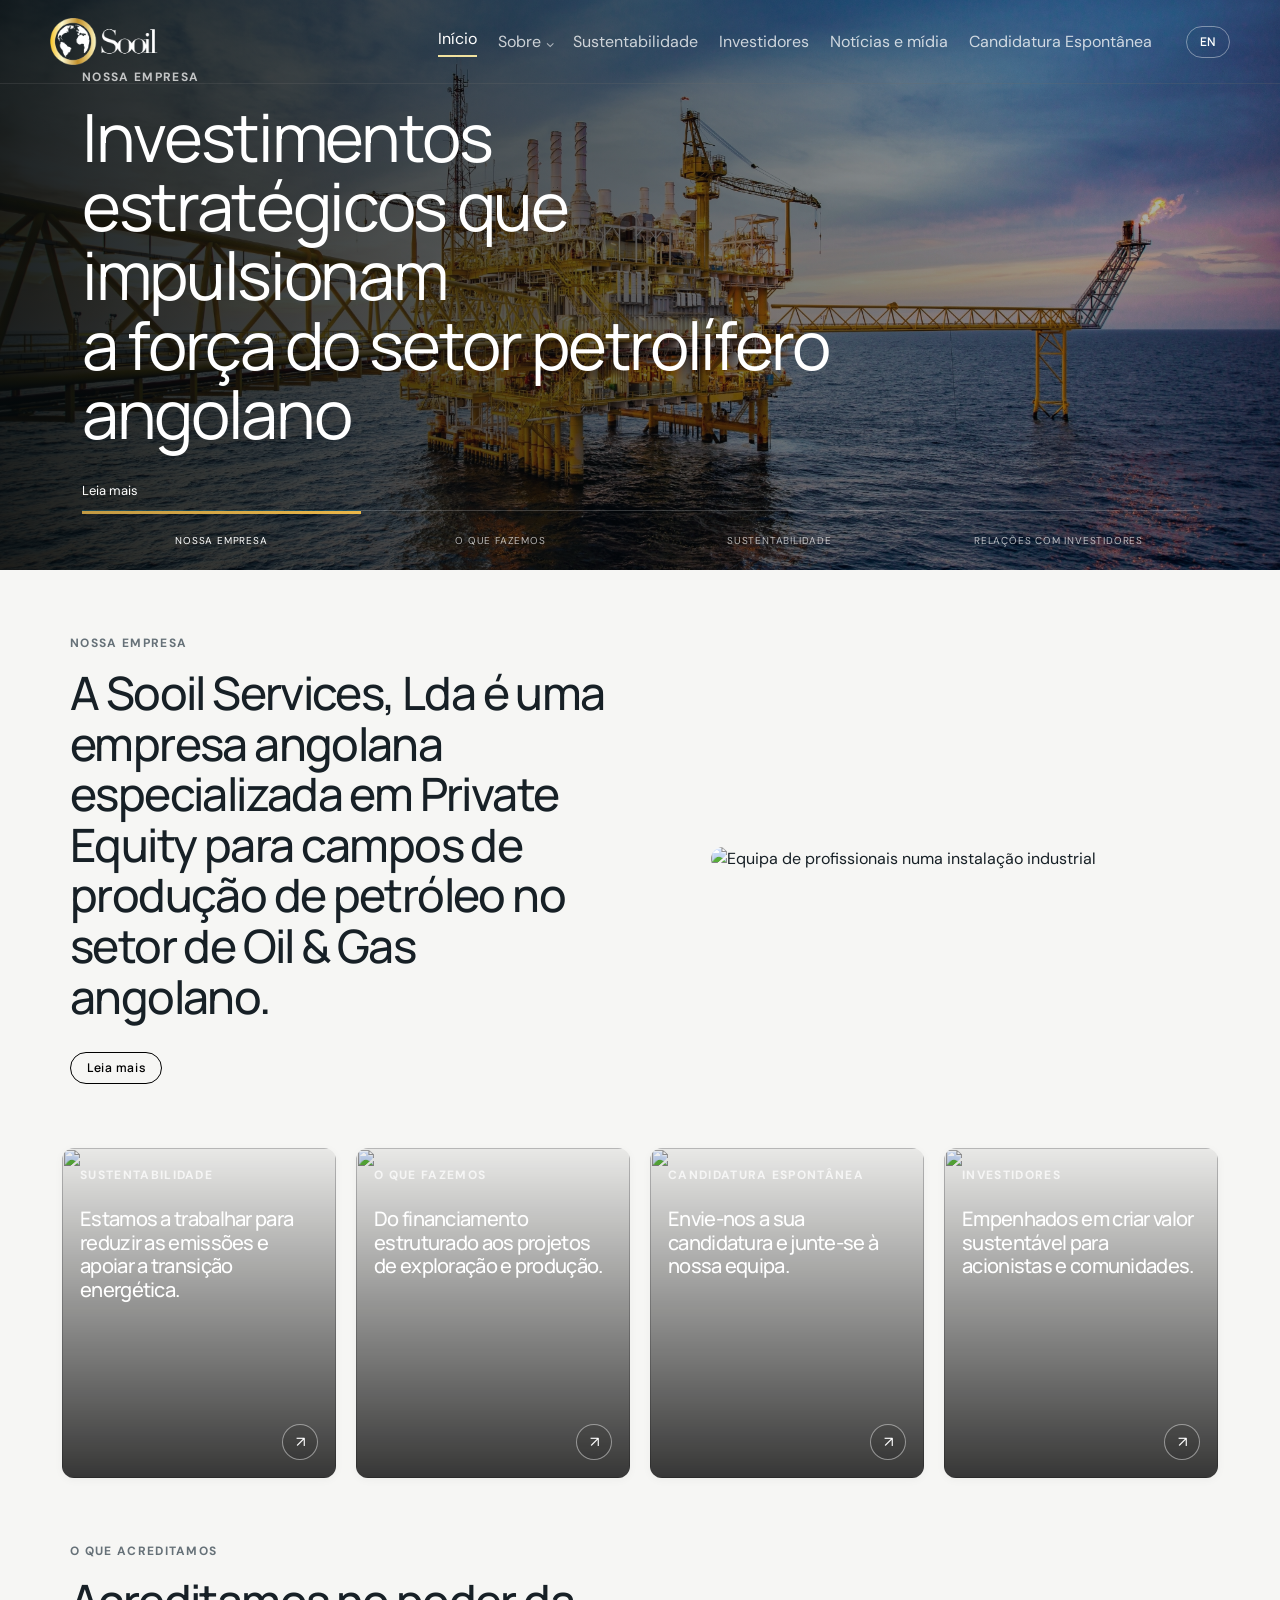
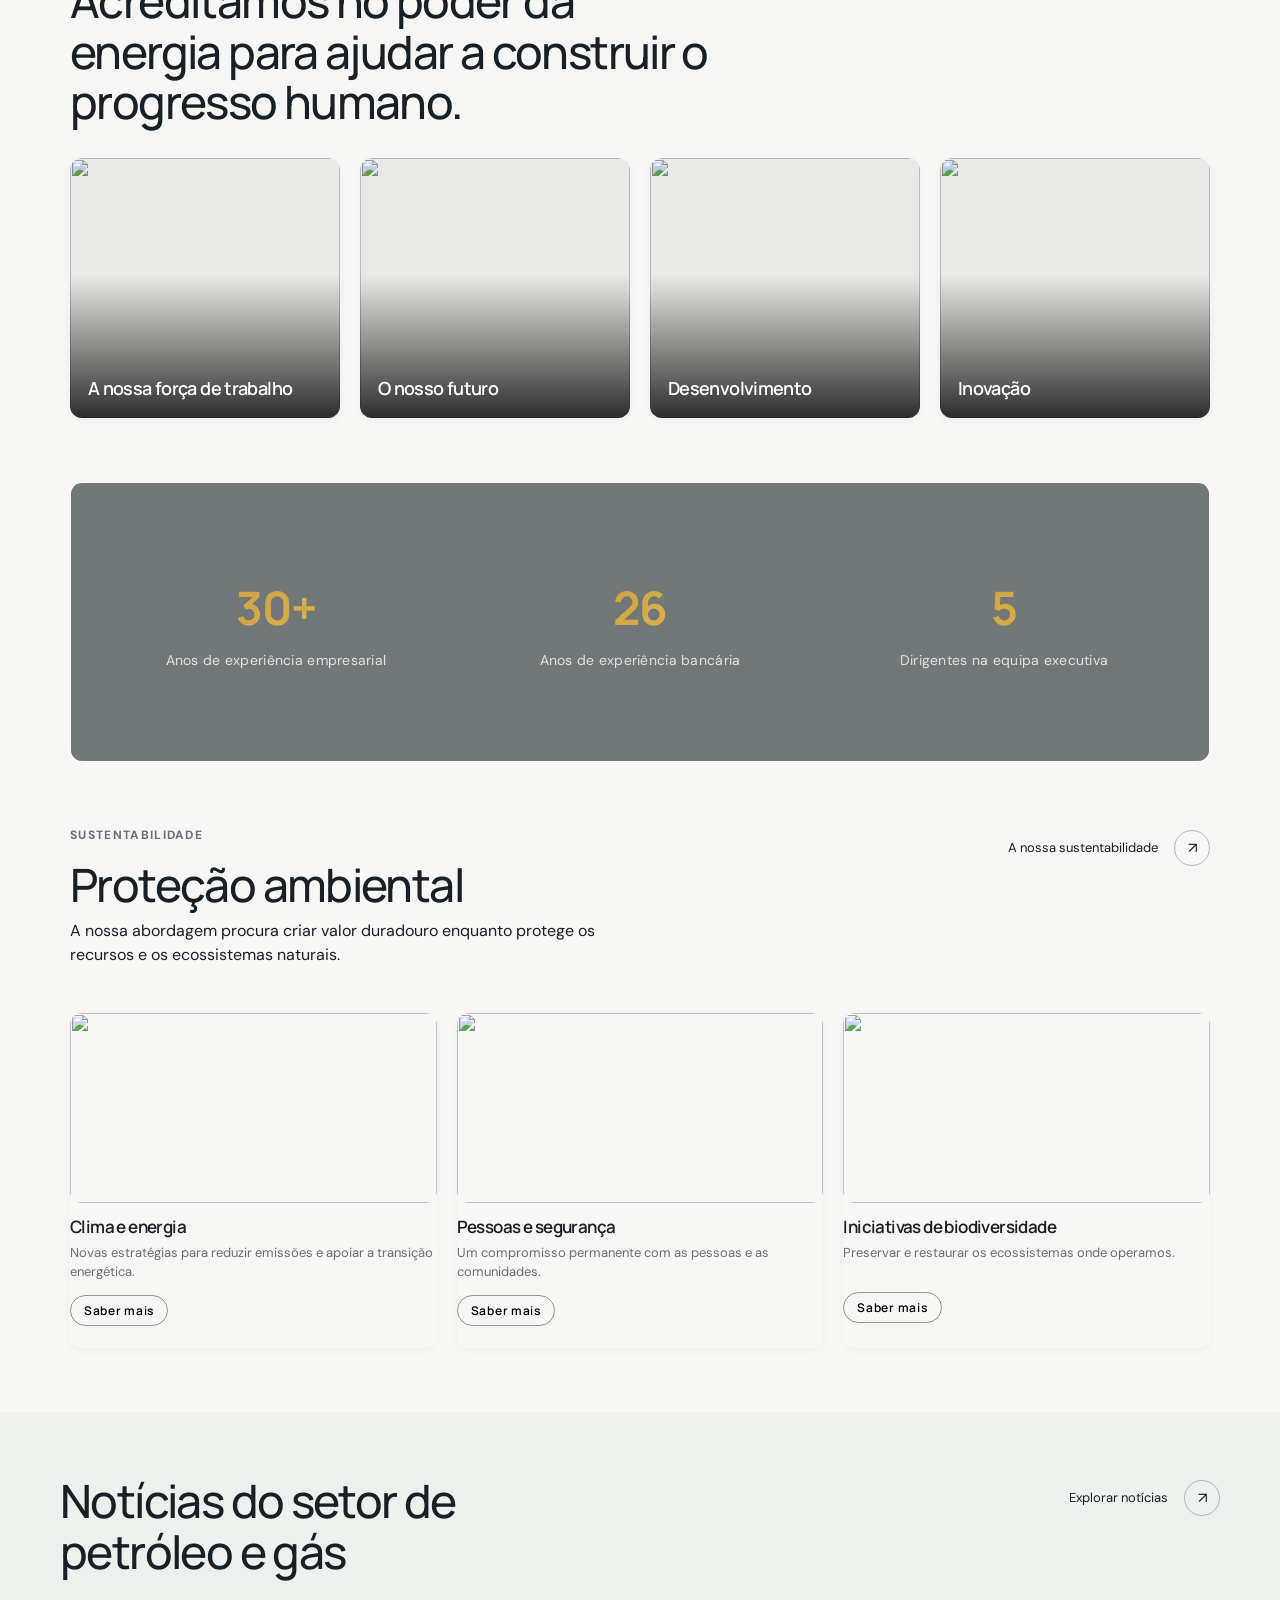
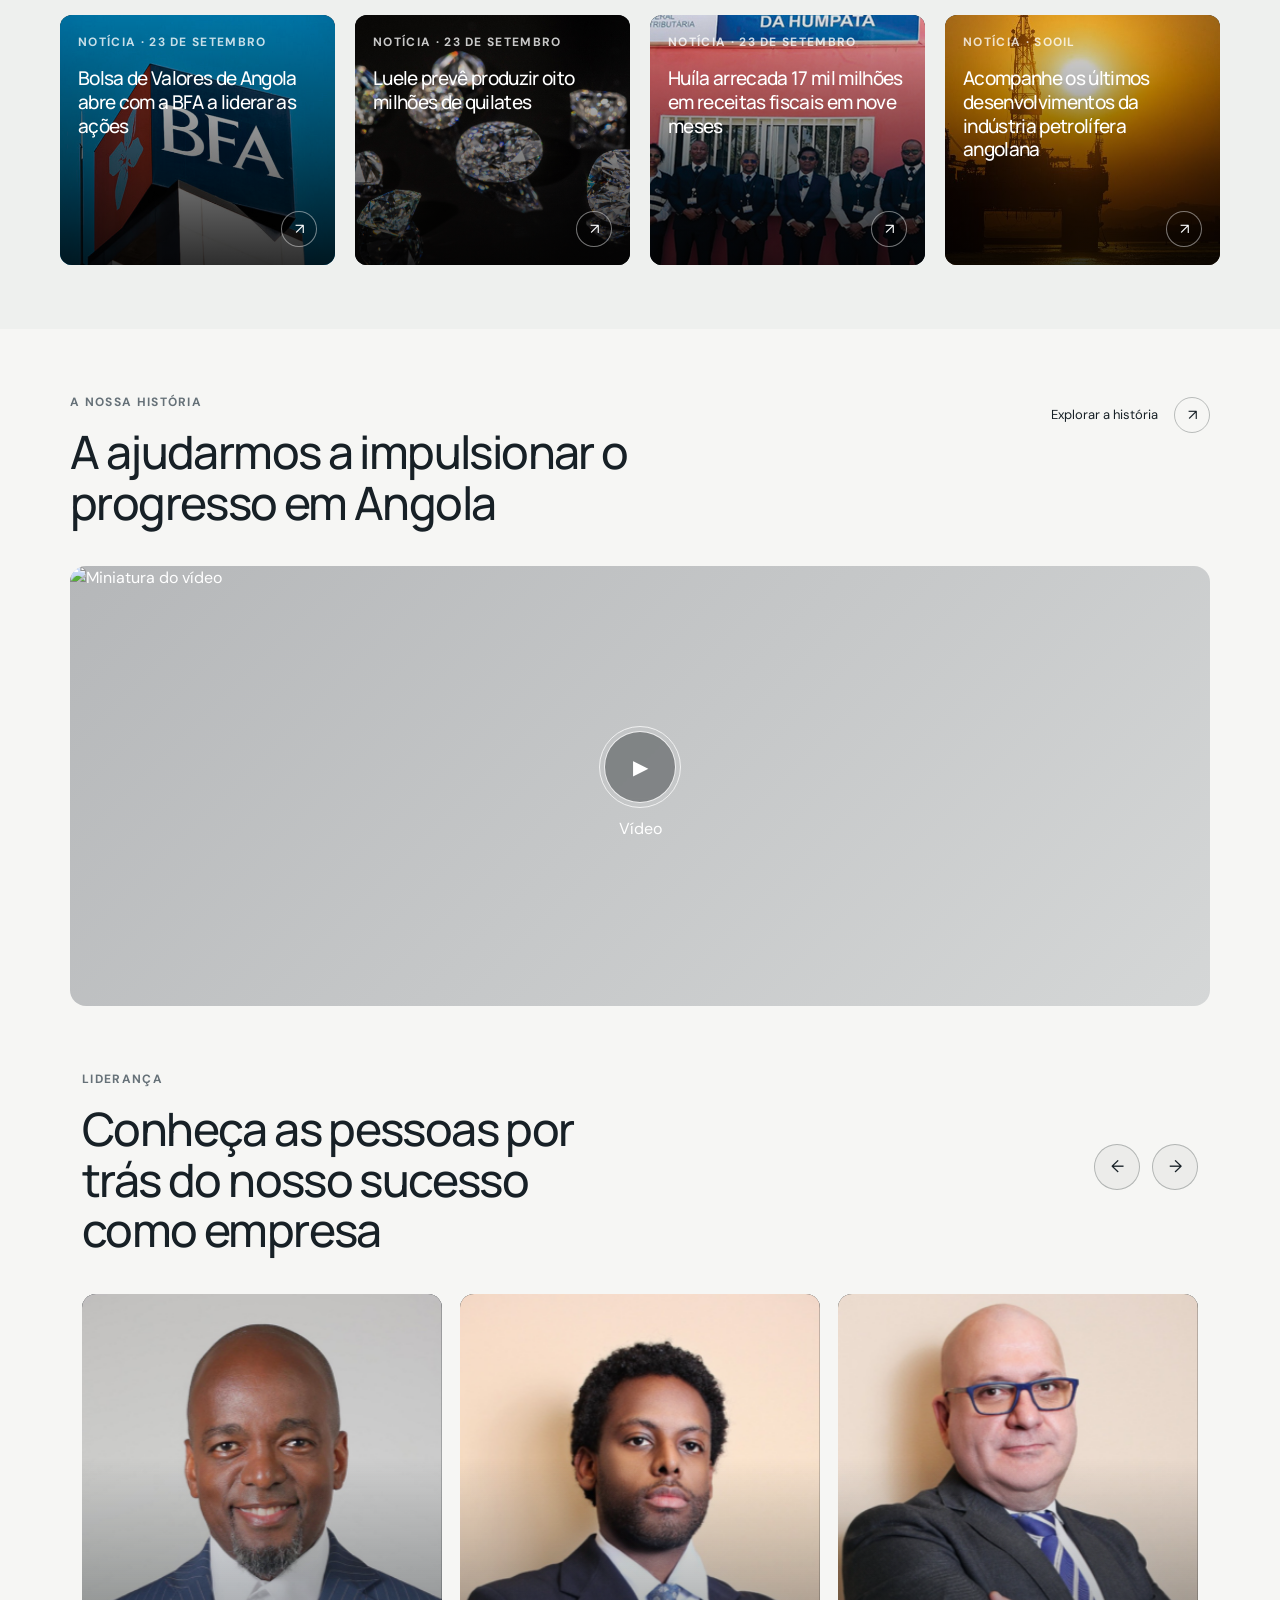
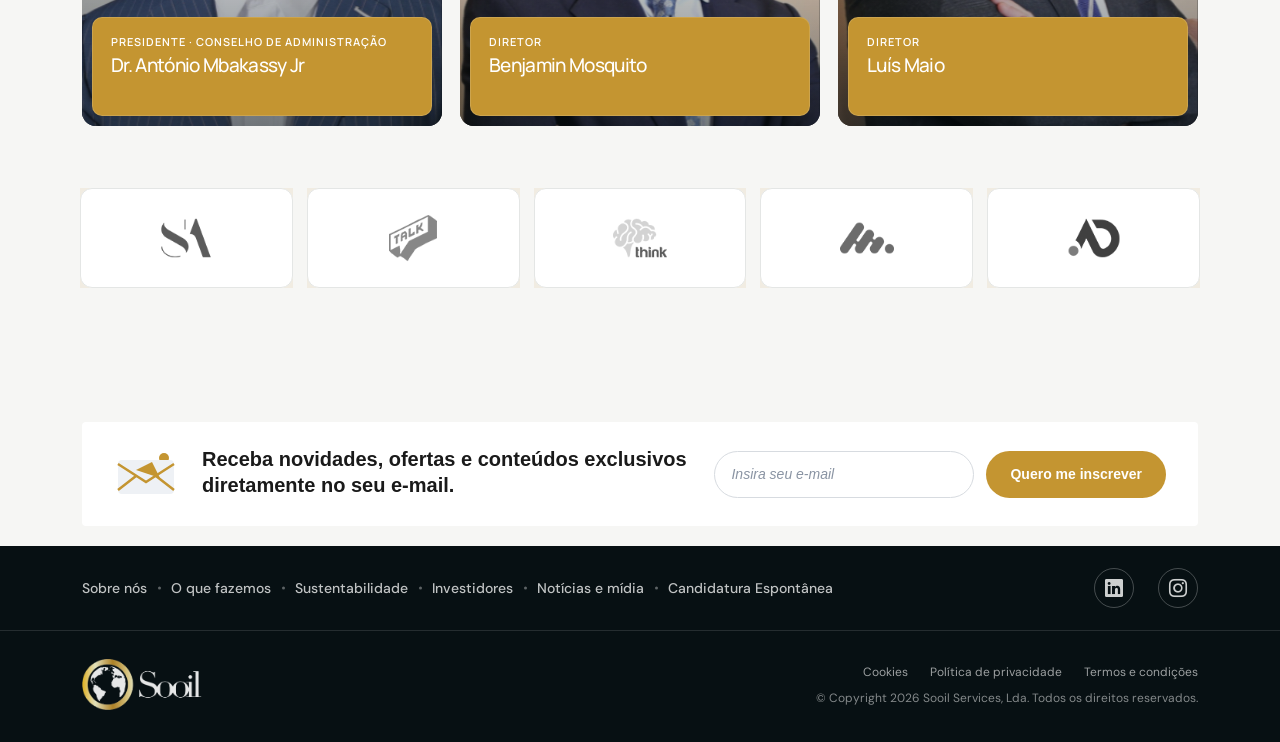
==== index.html @ f669b2b0 "commit" ====
<!doctype html>
<html lang="pt">
  <head>
    <meta charset="UTF-8" />
    <meta name="viewport" content="width=device-width, initial-scale=1.0" />
    <meta
      name="description"
      content="Sooil Services is an Angolan company specialized in Private Equity for producing oil fields in the Angolan Oil & Gas sector."
    />
    <title>Sooil Services — Private Equity in Angola's Oil & Gas</title>

    <link rel="preconnect" href="https://fonts.googleapis.com" />
    <link rel="preconnect" href="https://fonts.gstatic.com" crossorigin />
    <link rel="icon" type="image/png" href="assets/img/logo/favicone.png" />
    <link rel="icon" type="image/x-icon" href="assets/img/logo/favicone.png" />

    <link
      href="https://fonts.googleapis.com/css2?family=DM+Sans:wght@400;500;600;700&family=Manrope:wght@400;500;600;700&display=swap"
      rel="stylesheet"
    />

    
    <!-- Bootstrap Icons -->
    <link
      href="https://cdn.jsdelivr.net/npm/bootstrap-icons@1.11.3/font/bootstrap-icons.min.css"
      rel="stylesheet"
    />


    <!-- Bootstrap CSS -->
    <link
      href="https://cdn.jsdelivr.net/npm/bootstrap@5.3.3/dist/css/bootstrap.min.css"
      rel="stylesheet"
    />

    <!-- Swiper CSS -->
    <link
      href="https://cdn.jsdelivr.net/npm/swiper@11/swiper-bundle.min.css"
      rel="stylesheet"
    />

    <link href="https://unpkg.com/aos@2.3.1/dist/aos.css" rel="stylesheet" />

    <link rel="stylesheet" href="assets/css/style.css" />
  </head>
  <body>
    <!-- HEADER -->
    <header class="header" id="top">
      <a class="brand" href="#top"
        ><img src="assets/img/logo/logo.png" width="100" height="20" alt=""
      /></a>

      <nav class="desktop-nav" aria-label="Primary navigation">
        <a class="active" href="index.html">Home</a>
        <div class="nav-item">
          <a href="#0">About</a>
          <div class="dropdown">
            <a href="about.html">About Us</a>
            <a href="history.html">Our history</a>
            <a href="what-we-do.html">What we do</a>
          </div>
</div>
          <a href="sustainability.html">Sustainability</a>
          <a href="investors.html">Investors</a>
          <a href="news.html">News &amp; Media</a>
          <a href="careers.html">Candidatura Espontânea</a>
      </nav>

      <div class="header-actions">
        <button
          class="lang-btn"
          id="langBtn"
          aria-label="Translate to Portuguese"
        >
          EN
        </button>
        <button
          class="menu-btn"
          id="menuBtn"
          aria-label="Open menu"
          aria-expanded="false"
        >
          <span></span>
          <span></span>
          <span></span>
        </button>
      </div>

      <nav class="mobile-nav" id="mobileNav">
        <a class="active" href="index.html">Home</a>
        <a href="about.html">About Us</a>
        <a href="history.html">Our history</a>
        <a href="sustainability.html">Sustainability</a>
        <a href="investors.html">Investors</a>
        <a href="news.html">News &amp; Media</a>
        <a href="careers.html">Candidatura Espontânea</a>
      </nav>
    </header>

    <main>
      <!-- HERO -->
      <section class="hero">
        <img
          class="hero-bg active"
          data-slide="0"
          src="assets/img/images/slide/slide01.jpg"
          alt="Professional working at an industrial facility"
        />
        <img
          class="hero-bg"
          data-slide="1"
          src="assets/img/images/slide/slide02.jpg"
          alt="Operations and business"
        />
        <img
          class="hero-bg"
          data-slide="2"
          src="assets/img/images/slide/slide03.jpg"
          alt="Sustainability"
        />
        <img
          class="hero-bg"
          data-slide="3"
          src="assets/img/images/slide/slide04.jpg"
          alt="Investor relations"
        />

        <div class="hero-overlay"></div>

        <div class="hero-content container">
          <p class="eyebrow light" id="heroEyebrow">Our company</p>
          <h1 id="heroTitle">
            Strategic investments driving<br />
            the strength of Angola's oil sector
          </h1>
          <a class="circle-link light" href="about.html" id="heroLink">
              <span>Learn more</span>
          </a>
        </div>

        <div class="hero-tabs container">
          <a
            class="active"
            href="about.html"
            data-slide="0"
            data-eyebrow="Our company"
            data-title="Strategic investments driving<br>the strength of Angola's oil sector"
            data-href="about.html"
          >
            Our Company
            <span class="tab-progress"></span>
          </a>

          <a
            href="what-we-do.html"
            data-slide="1"
            data-eyebrow="What we do"
            data-title="The way we<br>create value at every<br>stage of the production chain"
            data-href="what-we-do.html"
          >
            What We Do
          </a>

          <a
            href="sustainability.html"
            data-slide="2"
            data-eyebrow="Sustainability"
            data-title="Committed to a more<br>sustainable future<br>for everyone"
            data-href="sustainability.html"
          >
            Sustainability
          </a>

          <a
            href="investors.html"
            data-slide="3"
            data-eyebrow="Investors"
            data-title="Clear information for<br>those investing in<br>our future"
            data-href="investors.html"
          >
            Investor Relations
          </a>
        </div>
      </section>

      <!-- INTRO -->
      <section class="intro section container" id="sobre">
        <div class="intro-copy" data-aos="fade-right" data-aos-delay="100">
          <p class="eyebrow">Our company</p>
          <h2>
            Sooil Services, Lda is an Angolan company specialized in Private
            Equity for producing oil fields in the Angolan Oil &amp; Gas sector.
          </h2>       
          <div class="header-actions text-link">
            <button
              class="lang-btn-dark"
              id="langBtn"
              aria-label="Translate to Portuguese"
            >
              Learn more
            </button>
          </div>
        </div>

        <div class=" roundeder" data-aos="fade-left" data-aos-delay="200">
          <img
            src="https://images.unsplash.com/photo-1504917595217-d4dc5ebe6122?auto=format&fit=crop&w=1100&q=85"
            alt="Team of professionals at an industrial facility"
          />
        </div>
      </section>

      <!-- BENTO FEATURE CARDS -->
      <section class="container bento-grid feature-grid" id="negocios">
        <article class="bento-card image-card tall" data-aos="fade-up">
          <img
            src="https://images.unsplash.com/photo-1469474968028-56623f02e42e?auto=format&fit=crop&w=800&q=80"
            alt=""
          />
          <div class="card-overlay"></div>
          <div class="card-content">
            <p class="eyebrow light">Sustainability</p>
            <h3>
              We are working to reduce emissions and support the energy
              transition.
            </h3>
            <button class="icon-round">↗</button>
          </div>
        </article>

        <article class="bento-card image-card" data-aos="fade-up">
          <img
            src="https://images.unsplash.com/photo-1516939884455-1445c8652f83?auto=format&fit=crop&w=800&q=80"
            alt=""
          />
          <div class="card-overlay"></div>
          <div class="card-content">
            <p class="eyebrow light">What We Do</p>
            <h3>
              From structured financing to exploration and production projects.
            </h3>
            <button class="icon-round">↗</button>
          </div>
        </article>

        <article class="bento-card image-card" data-aos="fade-up">
          <img
            src="https://images.unsplash.com/photo-1581091226825-a6a2a5aee158?auto=format&fit=crop&w=800&q=80"
            alt=""
          />
          <div class="card-overlay"></div>
          <div class="card-content">
            <p class="eyebrow light">Candidatura Espontânea</p>
            <h3>
              Envie-nos a sua candidatura e junte-se à nossa equipa.
            </h3>
            <button class="icon-round">↗</button>
          </div>
        </article>

        <article class="bento-card image-card" data-aos="fade-up">
          <img
            src="https://images.unsplash.com/photo-1551836022-d5d88e9218df?auto=format&fit=crop&w=800&q=80"
            alt=""
          />
          <div class="card-overlay"></div>
          <div class="card-content">
            <p class="eyebrow light">Investors</p>
            <h3>
              Committed to sustainable value for shareholders and communities.
            </h3>
            <button class="icon-round">↗</button>
          </div>
        </article>
      </section>

      <!-- CONTENT CARDS -->
      <section class="section container">
        <div class="section-heading" data-aos="fade-up">
          <div>
            <p class="eyebrow">What we believe</p>
            <h2>
              We believe in the power of energy to help build human progress.
            </h2>
          </div>
        </div>

        <div class="media-grid four">
          <article class="media-card media-card--overlay" data-aos="fade-up">
            <img
              src="https://images.unsplash.com/photo-1503387762-592deb58ef4e?auto=format&fit=crop&w=700&q=80"
              alt=""
            />
            <div class="media-card__body">
              <h4>Our workforce</h4>
              <a href="#" data-bs-toggle="modal" data-bs-target="#cardModal"
                >Learn more</a
              >
            </div>
            <div class="media-detail">
              <p class="eyebrow light">Our workforce</p>
              <h3>Investing in the people behind every project</h3>
              <p>
                Our team combines engineering, finance and management expertise
                to deliver results across the energy value chain.
              </p>
              <p>
                We invest in training and career development so that talent
                grows together with the company.
              </p>
            </div>
          </article>
          <article class="media-card media-card--overlay" data-aos="fade-up">
            <img
              src="https://images.unsplash.com/photo-1500534623283-312aade485b7?auto=format&fit=crop&w=700&q=80"
              alt=""
            />
            <div class="media-card__body">
              <h4>Our future</h4>
              <a href="#" data-bs-toggle="modal" data-bs-target="#cardModal"
                >Learn more</a
              >
            </div>
            <div class="media-detail">
              <p class="eyebrow light">Our future</p>
              <h3>Building the next chapter of energy in Angola</h3>
              <p>
                We back projects that will shape the country's energy
                landscape, from new technologies to expanding access.
              </p>
              <p>
                Our long-term view pairs patient capital with partners who
                share the same commitment to sustainable growth.
              </p>
            </div>
          </article>
          <article class="media-card media-card--overlay" data-aos="fade-up">
            <img
              src="https://images.unsplash.com/photo-1473448912268-2022ce9509d8?auto=format&fit=crop&w=700&q=80"
              alt=""
            />
            <div class="media-card__body">
              <h4>Development</h4>
              <a href="#" data-bs-toggle="modal" data-bs-target="#cardModal"
                >Learn more</a
              >
            </div>
            <div class="media-detail">
              <p class="eyebrow light">Development</p>
              <h3>Capital that follows the asset's life cycle</h3>
              <p>
                From appraisal to production, we structure financing that
                matches each phase of the project's risk and cash flow.
              </p>
              <p>
                Our discipline on milestones protects value while keeping
                capital available exactly when it is needed.
              </p>
            </div>
          </article>
          <article class="media-card media-card--overlay" data-aos="fade-up">
            <img
              src="https://images.unsplash.com/photo-1497366754035-f200968a6e72?auto=format&fit=crop&w=700&q=80"
              alt=""
            />
            <div class="media-card__body">
              <h4>Innovation</h4>
              <a href="#" data-bs-toggle="modal" data-bs-target="#cardModal"
                >Learn more</a
              >
            </div>
            <div class="media-detail">
              <p class="eyebrow light">Innovation</p>
              <h3>New solutions for the projects of tomorrow</h3>
              <p>
                We combine project finance discipline with the flexibility of
                private equity to open paths that standard tools cannot reach.
              </p>
              <p>
                Innovation in structuring allows us to turn ambitious energy
                projects into bankable realities.
              </p>
            </div>
          </article>
        </div>
      </section>

      <!-- STATS -->
      <section class="container stats-section stats-section--image">
        <div class="container">
          <div class="stats-grid">
            <div class="stat-card" data-aos="fade-up">
              <strong>30+</strong><span>Years of business experience</span>
            </div>
            <div class="stat-card" data-aos="fade-up">
              <strong>26</strong><span>Years of banking experience</span>
            </div>
            <div class="stat-card" data-aos="fade-up">
              <strong>5</strong><span>Executive directors</span>
            </div>
          </div>
        </div>
      </section>

      <!-- SUSTAINABILITY -->
      <section class="section container" id="sustentabilidade">
        <div class="split-heading" data-aos="fade-up">
          <div class="section-heading">
            <p class="eyebrow">Sustainability</p>
            <h2>Environmental protection</h2>
            <p class="description">
              Our approach seeks to create lasting value while protecting
              natural resources and ecosystems.
            </p>
          </div>
          <a class="circle-link" href="#"
            ><span>Our sustainability</span><b>↗</b></a
          >
        </div>

        <div class="media-grid three">
          <article class="media-card" data-aos="fade-up">
            <img
              src="https://images.unsplash.com/photo-1448375240586-882707db888b?auto=format&fit=crop&w=900&q=80"
              alt=""
            />
            <h4>Climate and energy</h4>
            <p>
              New strategies to reduce emissions and support the energy
              transition.
            </p>
            <a class="lang-btn-dark" href="sustainability.html?pillar=climate"
              >See more </a
            >
          </article>
          <article class="media-card" data-aos="fade-up">
            <img
              src="https://images.unsplash.com/photo-1582719478250-c89cae4dc85b?auto=format&fit=crop&w=900&q=80"
              alt=""
            />
            <h4>People and safety</h4>
            <p>An ongoing commitment to our people and our communities.</p>
            <a class="lang-btn-dark" href="sustainability.html?pillar=people"
              >See more </a
            >
          </article>
          <article class="media-card" data-aos="fade-up">
            <img
              src="https://images.unsplash.com/photo-1511497584788-876760111969?auto=format&fit=crop&w=900&q=80"
              alt=""
            />
            <h4>Biodiversity initiatives</h4>
            <p>Preserving and restoring ecosystems where we operate.</p>
            <a class="lang-btn-dark" href="sustainability.html?pillar=biodiversity"
              >See more </a
            >
          </article>
        </div>
      </section>

      <!-- NEWS -->
      <section class="news-section" id="noticias">
        <div class="container">
          <div class="split-heading section-heading" data-aos="fade-up">
            <div><h2>News from the oil &amp; gas sector</h2></div>
            <a class="circle-link" href="news.html"
              ><span>Explore news</span><b>↗</b></a
            >
          </div>

          <div class="news-grid">
            <article class="news-card" data-aos="fade-up">
              <img
                class="news-cover"
                src="assets/img/images/gallery/full/bfa.png"
                alt="Angola Stock Exchange opens with BFA leading the way"
              />
              <p class="eyebrow">News · 23 September</p>
              <h3>Angola Stock Exchange opens with BFA leading the way</h3>
              <a
                class="icon-round"
                href="news-details.html?id=bfa-stock-exchange"
                aria-label="Read article"
                >↗</a
              >
            </article>
            <article class="news-card" data-aos="fade-up">
              <img
                class="news-cover"
                src="assets/img/images/gallery/full/diamante.png"
                alt="Luele expects to produce eight million carats"
              />
              <p class="eyebrow">News · 23 September</p>
              <h3>Luele expects to produce eight million carats</h3>
              <a
                class="icon-round"
                href="news-details.html?id=luele-eight-million-carats"
                aria-label="Read article"
                >↗</a
              >
            </article>
            <article class="news-card" data-aos="fade-up">
              <img
                class="news-cover"
                src="assets/img/images/gallery/full/huila.png"
                alt="Huíla collects 17 billion in tax revenue in nine months"
              />
              <p class="eyebrow">News · 23 September</p>
              <h3>Huíla collects 17 billion in tax revenue in nine months</h3>
              <a
                class="icon-round"
                href="news-details.html?id=huila-tax-revenue"
                aria-label="Read article"
                >↗</a
              >
            </article>
            <article class="news-card" data-aos="fade-up">
              <img
                class="news-cover"
                src="assets/img/images/gallery/full/01.jpg"
                alt="News from the oil and gas sector"
              />
              <p class="eyebrow">News · Sooil</p>
              <h3>Follow the latest developments in Angola's oil industry</h3>
                            <a
                class="icon-round"
                href="news.html?"
                aria-label="Read article"
                >↗</a
              >

            </article>
          </div>
        </div>
      </section>

      <!-- VIDEO -->
      <section class="section container" id="carreiras">
        <div class="split-heading section-heading" data-aos="fade-up">
          <div>
            <p class="eyebrow">Our story</p>
            <h2>Helping drive progress across Angola</h2>
          </div>
          <a class="circle-link" href="#"
            ><span>Explore the story</span><b>↗</b></a
          >
        </div>

        <div class="video-box" id="videoBox" data-video="D-isLcJybbY" data-aos="fade-up">
          <div class="video-cover">
            <img
              class="video-thumb ready"
              src="https://img.youtube.com/vi/D-isLcJybbY/maxresdefault.jpg"
              alt="Video thumbnail"
            / data-aos="fade-in">
            <button class="play-button" aria-label="Play video">▶</button>
            <span>Video</span>
          </div>
        </div>

        <div class="video-modal" id="videoModal" aria-hidden="true">
          <button
            class="video-modal-close"
            id="videoClose"
            aria-label="Close video"
          >
            ✕
          </button>
          <div class="video-modal-frame">
            <iframe
              class="video-frame"
              data-src="https://www.youtube-nocookie.com/embed/D-isLcJybbY?rel=0"
              title="YouTube video player"
              allow="
                accelerometer;
                autoplay;
                clipboard-write;
                encrypted-media;
                gyroscope;
                picture-in-picture;
                web-share;
              "
              allowfullscreen
            ></iframe>
          </div>
        </div>
      </section>

      <!-- TEAM -->
      <section class="container team-section">
        <div class="split-heading team-head section-heading" data-aos="fade-up">
          <div>
            <p class="eyebrow">Leadership</p>
            <h2>Conheça as pessoas por trás do nosso sucesso como empresa</h2>
          </div>
          <div class="team-controls">
            <button class="swiper-btn team-prev" type="button" aria-label="Previous">
              ←
            </button>
            <button class="swiper-btn team-next" type="button" aria-label="Next">→</button>
          </div>
        </div>

        <div class="team-stage">
          <div class="swiper team-swiper">
            <div class="swiper-wrapper">
              <div class="swiper-slide">
                <div class="team-card" data-aos="fade-up">
                  <img
                    class="team-photo"
                    src="assets/img/images/team/11.png"
                    alt="Dr. António Mbakassy Jr"
                  / data-aos="fade-in">
                  <div class="team-block-wrap">
                    <div class="team-block">
                      <span class="team-role">Chairman · Board of Directors</span>
                      <h3 class="team-name">Dr. António Mbakassy Jr</h3>
                      <button class="team-more" type="button" data-bs-toggle="modal" data-bs-target="#teamModal">
                        Saber mais
                      </button>
                    </div>
                  </div>
                  <div class="team-detail">
                    <button class="team-close" aria-label="Close">✕</button>
                    <p class="eyebrow light">Chairman · Board of Directors</p>
                    <h3>Dr. António Mbakassy Jr</h3>
                    <p>
                      Dr. António Mbakassy Jr. began his business career more
                      than 30 years ago as a commodities trader, working with
                      sugar, rice, and frozen meats.
                    </p>
                    <p>
                      After spending over 15 years in Canada and the United
                      States, he graduated in Business Management from New York
                      University (NYU) in 1991. For the past 15 years he has
                      dedicated his career to banking and private equity,
                      serving at board level with Banco Caixa Angola and Capital
                      Group (Geneva), with extensive expertise in structured
                      financing, project finance, and debt raising.
                    </p>
                    <p>
                      Geographic experience: Africa — Angola, Democratic
                      Republic of Congo, Uganda, Kenya; Europe — Portugal,
                      Switzerland; Americas — United States, Canada, Brazil,
                      Ecuador, Colombia.
                    </p>
                    <p>
                      His career has positioned him as a global executive with
                      deep expertise in emerging markets, infrastructure,
                      energy, and natural resources.
                    </p>
                    <div class="team-socials">
                      <a
                        href="https://web.facebook.com/sooilservices12"
                        target="_blank"
                        rel="noopener"
                        aria-label="Facebook"
                        >f</a
                      >
                      <a
                        href="https://web.facebook.com/sooilservices12"
                        target="_blank"
                        rel="noopener"
                        aria-label="LinkedIn"
                        >in</a
                      >
                      <a
                        href="https://www.instagram.com/sooil_services/"
                        target="_blank"
                        rel="noopener"
                        aria-label="Instagram"
                        >ig</a
                      >
                    </div>
                  </div>
                </div>
              </div>

              <div class="swiper-slide">
                <div class="team-card" data-aos="fade-up">
                  <img
                    class="team-photo"
                    src="assets/img/images/team/421.png"
                    alt="Benjamin Mosquito"
                  / data-aos="fade-in">
                  <div class="team-block-wrap">
                    <div class="team-block">
                      <span class="team-role">Director</span>
                      <h3 class="team-name">Benjamin Mosquito</h3>
                      <button class="team-more" type="button" data-bs-toggle="modal" data-bs-target="#teamModal">
                        Saber mais
                      </button>
                    </div>
                  </div>
                  <div class="team-detail">
                    <button class="team-close" aria-label="Close">✕</button>
                    <p class="eyebrow light">Director</p>
                    <h3>Benjamin Mosquito</h3>
                    <p>
                      Dr. Benjamin Mosquito holds a Bachelor's degree in Global
                      Hospitality Management from Les Roches, a Swiss
                      institution ranked as the 2nd best in the world by QS
                      World University Rankings, completing international
                      internships in Europe and the United States.
                    </p>
                    <p>
                      With a strong background in corporate strategy, investment
                      analysis, and business development, he has supported
                      projects across Oil &amp; Gas, Agribusiness, Mining,
                      Aviation, and Infrastructure, evaluating high-value
                      acquisitions, structuring strategic partnerships, and
                      conducting due diligence.
                    </p>
                    <p>
                      Since his return to Angola in 2024, he has been a Board
                      Member of Broo Investimentos e Gestão de Ativos, Sooil
                      Services, and GOPM.
                    </p>
                    <div class="team-socials">
                      <a
                        href="https://web.facebook.com/sooilservices12"
                        target="_blank"
                        rel="noopener"
                        aria-label="Facebook"
                        >f</a
                      >
                      <a
                        href="https://web.facebook.com/sooilservices12"
                        target="_blank"
                        rel="noopener"
                        aria-label="LinkedIn"
                        >in</a
                      >
                      <a
                        href="https://www.instagram.com/sooil_services/"
                        target="_blank"
                        rel="noopener"
                        aria-label="Instagram"
                        >ig</a
                      >
                    </div>
                  </div>
                </div>
              </div>

              <div class="swiper-slide">
                <div class="team-card" data-aos="fade-up">
                  <img
                    class="team-photo"
                    src="assets/img/images/team/021.png"
                    alt="Luís Maio"
                  / data-aos="fade-in">
                  <div class="team-block-wrap">
                    <div class="team-block">
                      <span class="team-role">Director</span>
                      <h3 class="team-name">Luís Maio</h3>
                      <button class="team-more" type="button" data-bs-toggle="modal" data-bs-target="#teamModal">
                        Saber mais
                      </button>
                    </div>
                  </div>
                  <div class="team-detail">
                    <button class="team-close" aria-label="Close">✕</button>
                    <p class="eyebrow light">Director</p>
                    <h3>Luís Maio</h3>
                    <p>
                      Luís Filipe Maio is a senior executive with 26 years of
                      experience in the banking sector, distinguished by
                      strategic management, organizational transformation, and
                      leadership of complex operations.
                    </p>
                    <p>
                      He began his career in Portugal, held management roles at
                      Banco Comercial do Huambo as Commercial Director and at
                      Standard Bank Angola, and in 2023 joined Caixa Angola as
                      Deputy Director of Corporate Banking (until April 2025).
                    </p>
                    <p>
                      Currently he serves as Director of Operations at GAM
                      (since June 2025) and Director of Corporate Strategy at
                      BROO (since July 2025). Fluent in Portuguese, English,
                      Spanish, French, and Italian.
                    </p>
                    <div class="team-socials">
                      <a
                        href="https://web.facebook.com/sooilservices12"
                        target="_blank"
                        rel="noopener"
                        aria-label="Facebook"
                        >f</a
                      >
                      <a
                        href="https://web.facebook.com/sooilservices12"
                        target="_blank"
                        rel="noopener"
                        aria-label="LinkedIn"
                        >in</a
                      >
                      <a
                        href="https://www.instagram.com/sooil_services/"
                        target="_blank"
                        rel="noopener"
                        aria-label="Instagram"
                        >ig</a
                      >
                    </div>
                  </div>
                </div>
              </div>

              <div class="swiper-slide">
                <div class="team-card" data-aos="fade-up">
                  <img
                    class="team-photo"
                    src="assets/img/images/team/m1.png"
                    alt="Taty Victor"
                  / data-aos="fade-in">
                  <div class="team-block-wrap">
                    <div class="team-block">
                      <span class="team-role">Director</span>
                      <h3 class="team-name">Taty Victor</h3>
                      <button class="team-more" type="button" data-bs-toggle="modal" data-bs-target="#teamModal">
                        Saber mais
                      </button>
                    </div>
                  </div>
                  <div class="team-detail">
                    <button class="team-close" aria-label="Close">✕</button>
                    <p class="eyebrow light">Director</p>
                    <h3>Taty Victor</h3>
                    <p>
                      Executive with extensive experience in banking and
                      finance, dedicated to organizational transformation, risk
                      management and the development of innovative corporate
                      banking solutions.
                    </p>
                    <div class="team-socials">
                      <a
                        href="https://web.facebook.com/sooilservices12"
                        target="_blank"
                        rel="noopener"
                        aria-label="Facebook"
                        >f</a
                      >
                      <a
                        href="https://web.facebook.com/sooilservices12"
                        target="_blank"
                        rel="noopener"
                        aria-label="LinkedIn"
                        >in</a
                      >
                      <a
                        href="https://www.instagram.com/sooil_services/"
                        target="_blank"
                        rel="noopener"
                        aria-label="Instagram"
                        >ig</a
                      >
                    </div>
                  </div>
                </div>
              </div>

              <div class="swiper-slide">
                <div class="team-card" data-aos="fade-up">
                  <img
                    class="team-photo"
                    src="assets/img/images/team/222.png"
                    alt="Alba Gonçalves"
                  / data-aos="fade-in">
                  <div class="team-block-wrap">
                    <div class="team-block">
                      <span class="team-role">Director</span>
                      <h3 class="team-name">Alba Gonçalves</h3>
                      <button class="team-more" type="button" data-bs-toggle="modal" data-bs-target="#teamModal">
                        Saber mais
                      </button>
                    </div>
                  </div>
                  <div class="team-detail">
                    <button class="team-close" aria-label="Close">✕</button>
                    <p class="eyebrow light">Director</p>
                    <h3>Alba Gonçalves</h3>
                    <p>
                      Alba Gonçalves, an accountant specialized in
                      Controllership and Finance from Fundação Dom Cabral,
                      brings more than 25 years of experience in strategic
                      positions across Projects, Accounting, Controllership, and
                      Finance, excelling in cost analysis, economic and
                      financial feasibility studies, and project implementation.
                    </p>
                    <p>
                      A graduate of Universidade Católica, she is also a teacher
                      by vocation, having served as a university professor in
                      Brazil and currently teaching in Angola.
                    </p>
                    <p>
                      She plays an active role in the third sector as a
                      volunteer leader at Vinha Angola, and currently serves on
                      the Executive Board of BROO – Investimentos e Gestão de
                      Ativos, a spinoff of Grupo Antônio Mosquito.
                    </p>
                    <div class="team-socials">
                      <a
                        href="https://web.facebook.com/sooilservices12"
                        target="_blank"
                        rel="noopener"
                        aria-label="Facebook"
                        >f</a
                      >
                      <a
                        href="https://web.facebook.com/sooilservices12"
                        target="_blank"
                        rel="noopener"
                        aria-label="LinkedIn"
                        >in</a
                      >
                      <a
                        href="https://www.instagram.com/sooil_services/"
                        target="_blank"
                        rel="noopener"
                        aria-label="Instagram"
                        >ig</a
                      >
                    </div>
                  </div>
                </div>
              </div>
            </div>
          </div>
        </div>
      </section>

      <!-- INVESTOR LOGOS SLIDER -->
      <section class="section container investor-section">
        <div class="swiper investor-swiper">
          <div class="swiper-wrapper">
            <div class="swiper-slide">
              <div class="investor-logo">
                <img src="assets/img/images/partners/01.png" alt="" />
              </div>
            </div>
            <div class="swiper-slide">
              <div class="investor-logo">
                <img src="assets/img/images/partners/02.png" alt="" />
              </div>
            </div>
            <div class="swiper-slide">
              <div class="investor-logo">
                <img src="assets/img/images/partners/03.png" alt="" />
              </div>
            </div>
            <div class="swiper-slide">
              <div class="investor-logo">
                <img src="assets/img/images/partners/04.png" alt="" />
              </div>
            </div>
            <div class="swiper-slide">
              <div class="investor-logo">
                <img src="assets/img/images/partners/05.png" alt="" />
              </div>
            </div>
            <div class="swiper-slide">
              <div class="investor-logo">
                <img src="assets/img/images/partners/06.png" alt="" />
              </div>
            </div>
            <div class="swiper-slide">
              <div class="investor-logo">
                <img src="assets/img/images/partners/07.png" alt="" />
              </div>
            </div>
            <div class="swiper-slide">
              <div class="investor-logo">
                <img src="assets/img/images/partners/08.png" alt="" />
              </div>
            </div>
            <div class="swiper-slide">
              <div class="investor-logo">
                <img src="assets/img/images/partners/09.png" alt="" />
              </div>
            </div>
          </div>
        </div>
      </section>
    </main>

    <section id="newsletter" class="newsletter section" data-aos="fade-up">
      <div class="container">
        <div class="newsletter-card">

          <span class="newsletter-card__icon" aria-hidden="true">
            <svg viewBox="0 0 64 48" fill="none" xmlns="http://www.w3.org/2000/svg">
              <circle cx="50" cy="8" r="5" fill="#c49531"/>
              <path d="M4 14a4 4 0 014-4h48a4 4 0 014 4v26a4 4 0 01-4 4H8a4 4 0 01-4-4V14z" fill="#eef1f5"/>
              <path d="M4 14l28 18 28-18" stroke="#c49531" stroke-width="2.5" fill="none"/>
              <path d="M4 40l18-14M60 40L42 26" stroke="#c49531" stroke-width="2.5"/>
              <path d="M22 20l16-8 8 16-24-8z" fill="#c49531"/>
            </svg>
          </span>

          <div class="newsletter-card__text">
            <p class="newsletter-card__title">
              Receba novidades, ofertas e conteúdos exclusivos diretamente no seu e-mail.
            </p>
          </div>

          <form class="newsletter-card__form">
            <input
              type="email"
              class="newsletter-card__input"
              placeholder="Insira seu e-mail"
              aria-label="Insira seu e-mail"
              required
            />

            <button type="submit" class="newsletter-card__button">
              Quero me inscrever
            </button>
          </form>

        </div>
      </div>
    </section>

   <!-- FOOTER -->
    <footer class="bg-dark">
      <div class="footer" data-script="footer">
        <section class="footer--top">
          <article class="container" aria-label="Social">
            <div class="footer--links">
              <ul class="footer--list">
                <li class="footer--listItem">
                  <a
                    href="about.html"
                    class="footer--link text-small"
                    >About Us</a
                  >
                </li>
                <li class="footer--listItem">
                  <a
                    href="what-we-do.html"
                    class="footer--link text-small"
                    >What We Do</a
                  >
                </li>
                <li class="footer--listItem">
                  <a
                    href="sustainability.html"
                    class="footer--link text-small"
                    >Sustainability</a
                  >
                </li>
                <li class="footer--listItem">
                  <a
                    href="investors.html"
                    class="footer--link text-small"
                    >Investors</a
                  >
                </li>
                <li class="footer--listItem">
                  <a
                    href="news.html"
                    class="footer--link text-small"
                    >News &amp; Media</a
                  >
                </li>
                <li class="footer--listItem">
                  <a
                    href="careers.html"
                    class="footer--link text-small"
                    >Candidatura Espontânea</a
                  >
                </li>
              </ul>
            </div>

            <div class="footer--socialMedia">
              <ul class="no-list-style">
                <li class="footer--socialLink">
                  <a
                    href="#"
                    class="footer--socialIcon"
                    aria-label="LinkedIn"
                    ><i class="bi bi-linkedin"></i></a
                  >
                </li>
                <li class="footer--socialLink">
                  <a
                    href="https://www.instagram.com/sooil_services/"
                    target="_blank"
                    rel="noopener"
                    class="footer--socialIcon"
                    aria-label="Instagram"
                    ><i class="bi bi-instagram"></i></a
                  >
                </li>
              </ul>
            </div>
          </article>
        </section>

        <section class="footer--bottom">
          <article class="container" aria-label="Brands">
            <div class="footer--brands">
              <a
                href="index.html"
                class="footer--brandLink main"
                aria-label="Sooil Services logo"
              >
                <img
                  fetchpriority="low"
                  src="assets/img/logo/logo.png"
                  alt=""
                  class="base-icon"
                  role="presentation"
                />
              </a>
            </div>

            <div class="footer--privacy">
              <div class="footer--policyLinks">
                <p class="text-extra-small footer--policyWrapper">
                  <a href="#" class="footer--policy" data-policy="cookies">Cookies</a>
                </p>
                <p class="text-extra-small footer--policyWrapper">
                  <a href="#" class="footer--policy" data-policy="privacy">Privacy policy</a>
                </p>
                <p class="text-extra-small footer--policyWrapper">
                  <a href="#" class="footer--policy" data-policy="terms">Terms and conditions</a>
                </p>
              </div>
              <p class="footer--copyright text-extra-small">
                &copy; Copyright 2026 Sooil Services, Lda. All Rights Reserved.
              </p>
            </div>
          </article>
        </section>
      </div>
    </footer>

    <!-- POLICY MODAL -->
    <div class="policy-modal" id="policyModal" aria-hidden="true">
      <div class="policy-modal-backdrop" data-policy-close></div>
      <div
        class="policy-modal-dialog"
        role="dialog"
        aria-modal="true"
        aria-labelledby="policyModalTitle"
      >
        <div class="policy-modal-head">
          <h3 id="policyModalTitle">Privacy center</h3>
          <button
            class="policy-modal-close"
            type="button"
            data-policy-close
            aria-label="Close"
          >
            ✕
          </button>
        </div>

        <div class="policy-modal-body">
          <section class="policy-section" id="policy-cookies">
            <h4>Cookies</h4>
            <p>
              In order to improve your experience on our website, we use cookies
              - small files stored on your device. They help us understand how
              the site is used and allow certain features to work correctly. By
              continuing to browse, you agree to their use. You can disable
              cookies at any time in your browser settings.
            </p>
          </section>

          <section class="policy-section" id="policy-privacy">
            <h4>Privacy policy</h4>
            <p>
              Your privacy matters to us. Sooil Services, Lda only collects the
              personal information you choose to share with us, for example when
              you send an email or a message. We use it solely to respond to you
              and to fulfil legal obligations, and we never sell it to third
              parties. You can request access to, correction of, or deletion of
              your data by contacting ama@sooilservices.com.
            </p>
          </section>

          <section class="policy-section" id="policy-terms">
            <h4>Terms and conditions</h4>
            <p>
              The content on this website is for general information only and
              does not constitute investment, financial or legal advice. Sooil
              Services, Lda owns the content and reserves the right to update
              these terms at any time. Using this website implies acceptance of
              these terms.
            </p>
          </section>
        </div>
      </div>
    </div>

    <button class="back-top" id="backTop" aria-label="Back to top">↑</button>

    <!-- TEAM MODAL (Bootstrap) -->
    <div
      class="modal fade team-modal"
      id="teamModal"
      tabindex="-1"
      role="dialog"
      aria-modal="true"
      aria-label="Equipa"
    >
      <div class="modal-dialog modal-dialog-centered team-modal-dialog">
        <div class="modal-content team-modal-content">
          <button
            type="button"
            class="btn-close team-expanded-close"
            data-bs-dismiss="modal"
            aria-label="Fechar"
          ></button>
          <figure class="team-expanded-photo-wrap">
            <img class="team-expanded-photo" alt="" />
          </figure>
          <div class="team-expanded-body"></div>
        </div>
      </div>
    </div>

    <!-- CARD MODAL (Bootstrap) -->
    <div
      class="modal fade team-modal"
      id="cardModal"
      tabindex="-1"
      role="dialog"
      aria-modal="true"
      aria-label="Detalhes"
    >
      <div class="modal-dialog modal-dialog-centered team-modal-dialog">
        <div class="modal-content team-modal-content">
          <button
            type="button"
            class="btn-close team-expanded-close"
            data-bs-dismiss="modal"
            aria-label="Fechar"
          ></button>
          <figure class="team-expanded-photo-wrap">
            <img class="team-expanded-photo" alt="" />
          </figure>
          <div class="team-expanded-body"></div>
        </div>
      </div>
    </div>

    <!-- Swiper JS -->
    <script src="https://cdn.jsdelivr.net/npm/swiper@11/swiper-bundle.min.js"></script>

    <script src="https://cdn.jsdelivr.net/npm/bootstrap@5.3.3/dist/js/bootstrap.bundle.min.js"></script>

    <script src="assets/js/script.js"></script>
    <script src="assets/js/i18n.js"></script>
    <script src="assets/js/hero-slider.js"></script>
    <script src="assets/js/header-scroll.js"></script>

    <!-- AOS -->
    <script src="https://unpkg.com/aos@2.3.1/dist/aos.js"></script>
    <script>
      AOS.init({
        duration: 800,
        easing: "ease-out",
        once: true,
        offset: 100
      });
    </script>
  </body>
</html>
---- assets/css/style.css ----
/* =========================================================
   1. RESET E TOKENS
========================================================= */
:root {
  --bg: #f6f6f4;
  --surface: #ffffff;
  --ink: #172026;
  --muted: #667178;
  --line: #e4e6e5;
  --blue: #087ea4;
  --dark: #071013;
  --radius: 12px;
  --container: 1180px;
  --space: clamp(24px, 5vw, 72px);
}

* {
  box-sizing: border-box;
}
html {
  scroll-behavior: smooth;
}
body {
  margin: 0;
  background: var(--bg);
  color: var(--ink);
  font-family: "DM Sans", sans-serif;
  line-height: 1.5;
}
img {
  display: block;
  width: 100%;
}
a {
  color: inherit;
  text-decoration: none;
}
button {
  font: inherit;
  cursor: pointer;
}

.container {
  width: min(calc(100% - 40px), var(--container));
  margin-inline: auto;
}

.section {
  padding: var(--space) 0;
}

h1,
h2,
h3,
h4,
p {
  margin-top: 0;
}
h1,
h2,
h3,
h4 {
  font-family: "Manrope", sans-serif;
  letter-spacing: -0.035em;
}

h2 {
  font-size: clamp(28px, 4vw, 46px);
  line-height: 1.1;
  font-weight: 500;
}

/* Entrada da página toda — fade-up no load */
main {
  animation: page-in 0.8s cubic-bezier(0.22, 1, 0.36, 1) both;
}
@keyframes page-in {
  from {
    opacity: 0;
    transform: translateY(18px);
  }
  to {
    opacity: 1;
    transform: translateY(0);
  }
}
@media (prefers-reduced-motion: reduce) {
  main {
    animation: none;
  }
}

.eyebrow {
  color: var(--muted);
  text-transform: uppercase;
  letter-spacing: 0.11em;
  font-size: 12px;
  font-weight: 700;
}
.eyebrow.light {
  color: rgba(255, 255, 255, 0.72);
}
.roundeder {
  border-radius: 12px;
  overflow: hidden;
}

/* =========================================================
    2. HEADER
========================================================= */
.header {
  height: 84px;
  display: flex;
  align-items: center;
  gap: 34px;
  padding: 0 max(20px, calc((100vw - var(--container)) / 2));
  border-bottom: 1px solid rgba(109, 109, 109, 0.25);
  background: transparent;
  color: white;
  position: absolute;
  top: 0;
  left: 0;
  right: 0;
  z-index: 10;
  transition:
    background 0.35s ease,
    box-shadow 0.35s ease,
    height 0.35s ease;
}

.header.scrolled {
  height: 68px;
  position: fixed;
  background: rgba(7, 16, 19, 0.95);
  box-shadow: 0 2px 12px rgba(0, 0, 0, 0.25);
}

.brand {
  font-family: "Manrope", sans-serif;
  font-size: 22px;
  font-weight: 700;
  letter-spacing: -0.05em;
  white-space: nowrap;
  display: inline-flex;
  align-items: center;
}

.brand img {
  width: 108px;
  height: auto;
  display: block;
}

.desktop-nav {
  display: flex;
  align-items: center;
  gap: 21px;
  margin-left: auto;
}
.desktop-nav a {
  font-size: 16px;
  color: rgba(255, 255, 255, 0.76);
  transition: color 0.2s ease;
}
.desktop-nav a:hover {
  color: white;
}
.nav-item {
  position: relative;
}
.nav-item > a::after {
  content: "";
  display: inline-block;
  width: 5px;
  height: 5px;
  margin-left: 6px;
  border-right: 1.5px solid currentColor;
  border-bottom: 1.5px solid currentColor;
  transform: rotate(45deg) translateY(-1px);
  opacity: 0.8;
}
.dropdown {
  position: absolute;
  top: calc(100% + 14px);
  left: 50%;
  min-width: 210px;
  padding: 10px 0;
  background: #fff;
  border: 1px solid rgba(7, 16, 19, 0.08);
  border-top: 2px solid #c49531;
  border-radius: 0 0 12px 12px;
  box-shadow: 0 18px 40px rgba(7, 16, 19, 0.18);
  opacity: 0;
  visibility: hidden;
  transform: translateX(-50%) translateY(8px);
  transition:
    opacity 0.22s ease,
    transform 0.22s ease,
    visibility 0.22s;
  z-index: 60;
}
.dropdown::before {
  content: "";
  position: absolute;
  top: -14px;
  left: 0;
  right: 0;
  height: 14px;
}
.nav-item:hover > .dropdown,
.nav-item:focus-within > .dropdown {
  opacity: 1;
  visibility: visible;
  transform: translateX(-50%) translateY(0);
}
.dropdown a {
  position: relative;
  display: flex;
  align-items: center;
  justify-content: space-between;
  gap: 12px;
  padding: 11px 18px;
  font-size: 14.5px;
  font-weight: 500;
  color: var(--ink);
  white-space: nowrap;
  transition:
    background 0.18s ease,
    color 0.18s ease,
    padding-left 0.18s ease;
}

.dropdown a:hover {
  background: linear-gradient(90deg, rgba(196, 149, 49, 0.12), transparent);
  color: #c49531;
  padding-left: 22px;
}
.dropdown a:hover::after {
  opacity: 1;
  transform: translateX(0);
}

/* Indicador de página ativa */
.desktop-nav a.active {
  color: #fff;
  border-bottom: 2px solid #f1e29f;
  padding-bottom: 4px;
}
.desktop-nav .nav-item.active > a {
  color: #fff;
  border-bottom: 2px solid #f1e29f;
  padding-bottom: 4px;
}
.mobile-nav a.active {
  color: #f1e29f;
}

.header-actions {
  display: flex;
  align-items: center;
  gap: 12px;
}
.search-btn {
  border: 0;
  background: transparent;
  color: white;
  font-size: 22px;
}

/* Botão de idioma */
.lang-btn {
  border: 1px solid rgba(255, 255, 255, 0.4);
  background: transparent;
  color: white;
  font-family: "Manrope", sans-serif;
  font-size: 12px;
  font-weight: 600;
  letter-spacing: 0.06em;
  border-radius: 999px;
  padding: 6px 13px;
  transition:
    background 0.2s ease,
    color 0.2s ease;
}

/* Botão de idioma */
.lang-btn-dark {
  border: 1px solid rgba(0, 0, 0, 0.4);
  background: transparent;
  color: rgb(7, 6, 6);
  font-family: "Manrope", sans-serif;
  font-size: 12px;
  font-weight: 600;
  letter-spacing: 0.06em;
  border-radius: 999px;
  padding: 6px 13px;
  text-decoration: none;
  transition:
    background 0.2s ease,
    color 0.2s ease;
}

.lang-btn:hover {
  background: #d3a846;
  border-color: #d3a846;
  color: #fff;
}

.lang-btn span,
.lang-btn-dark span {
  display: inline-flex;
  align-items: center;
  font-weight: 600;
  font-size: 20px;
  line-height: 1;
  margin-left: 2px;
}

.lang-btn-dark:hover {
  background: rgba(0, 0, 0, 0.18);
}

/* "Learn more →" do bloco intro — alinhado à esquerda */
.intro .header-actions.text-link {
  justify-content: flex-start;
}

.intro .lang-btn-dark,
.intro-layout .lang-btn-dark {
  display: inline-flex;
  align-items: center;
  gap: 8px;
  min-height: 32px;
  padding: 8px 16px;
  background: transparent;
  border-color: #000;
  color: #000;
  line-height: 1;
  font-family: "Manrope", sans-serif;
  font-weight: 600;

  border-radius: 999px;
}
.intro .lang-btn-dark span,
.intro-layout .lang-btn-dark span {
  display: inline-flex;
  align-items: center;
  color: #000;
  font-weight: 600;
  font-size: 20px;
  line-height: 1;
}
.intro .lang-btn-dark:hover,
.intro-layout .lang-btn-dark:hover {
  background: #d3a846;
  border-color: #d3a846;
  color: #fff;
}
.intro .lang-btn-dark:hover span,
.intro-layout .lang-btn-dark:hover span {
  color: #fff;
}

/* Botão hamburguer animado */
.menu-btn {
  width: 36px;
  height: 36px;
  display: none;
  flex-direction: column;
  justify-content: center;
  align-items: center;
  gap: 6px;
  padding: 0;
  border: 0;
  background: transparent;
  position: relative;
  z-index: 20;
}
.menu-btn span {
  display: block;
  width: 24px;
  height: 2px;
  background: white;
  border-radius: 2px;
  transition:
    transform 0.3s ease,
    opacity 0.3s ease;
}
.menu-btn.open span:nth-child(1) {
  transform: translateY(8px) rotate(45deg);
}
.menu-btn.open span:nth-child(2) {
  opacity: 0;
}
.menu-btn.open span:nth-child(3) {
  transform: translateY(-8px) rotate(-45deg);
}

/* Menu mobile com transição suave */
.mobile-nav {
  display: flex;
  flex-direction: column;
  position: absolute;
  top: 100%;
  left: 0;
  right: 0;
  background: rgba(7, 16, 19, 0.98);
  padding: 8px 24px 24px;
  max-height: 0;
  overflow: hidden;
  opacity: 0;
  transition:
    max-height 0.35s ease,
    opacity 0.3s ease;
}
.mobile-nav.open {
  max-height: 500px;
  opacity: 1;
}
.mobile-nav a {
  padding: 14px 0;
  font-size: 15px;
  border-bottom: 1px solid rgba(255, 255, 255, 0.1);
}
.mobile-nav a:last-child {
  border-bottom: none;
}

/* =========================================================
   3. HERO
========================================================= */
.hero {
  min-height: 570px;
  position: relative;
  color: white;
  overflow: hidden;
  display: flex;
  align-items: center;
}

.hero-bg {
  position: absolute;
  inset: 0;
  height: 100%;
  width: 100%;
  object-fit: cover;
  opacity: 0;
  transform: scale(1.08);
  transition:
    opacity 1.2s ease,
    transform 6s ease-out;
}
.hero-bg.active {
  opacity: 1;
  transform: scale(1);
}

.hero-overlay {
  position: absolute;
  inset: 0;
  background: linear-gradient(
    90deg,
    rgba(4, 10, 12, 0.88) 0%,
    rgba(4, 10, 12, 0.6) 42%,
    rgba(4, 10, 12, 0.15) 100%
  );
}

.hero-content {
  position: relative;
  z-index: 2;
}
.hero h1 {
  max-width: 780px;
  font-size: clamp(40px, 5.2vw, 72px);
  font-weight: 400;
  line-height: 1.04;
  margin: 14px 0 30px;
}

.hero-content #heroEyebrow,
.hero-content #heroTitle,
.hero-content .circle-link {
  opacity: 0;
  transform: translateY(30px);
  transition:
    opacity 0.6s ease,
    transform 0.6s ease;
}
.hero-content.is-visible #heroEyebrow {
  opacity: 1;
  transform: translateY(0);
  transition-delay: 0.15s;
}
.hero-content.is-visible #heroTitle {
  opacity: 1;
  transform: translateY(0);
  transition-delay: 0.28s;
}
.hero-content.is-visible .circle-link {
  opacity: 1;
  transform: translateY(0);
  transition-delay: 0.42s;
}

.circle-link {
  display: inline-flex;
  align-items: center;
  gap: 16px;
  font-size: 13px;
}
.circle-link b,
.icon-round {
  width: 36px;
  height: 36px;
  border: 1px solid rgba(7, 16, 19, 0.25);
  border-radius: 50%;
  display: grid;
  place-items: center;
  font-size: 15px;
  font-weight: 400;
}
.circle-link.light b {
  border-color: rgba(255, 255, 255, 0.55);
}
/* =========================================================
   TABS / BARRA DE PROGRESSO — DESKTOP
========================================================= */

.hero-tabs {
  position: absolute;
  z-index: 3;
  left: 50%;
  transform: translateX(-50%);
  bottom: 0;

  display: grid;
  grid-template-columns: repeat(4, 1fr);
}

.hero-tabs a {
  position: relative;
  padding: 22px 16px;

  border-top: 1px solid rgba(255, 255, 255, 0.2);

  color: rgba(255, 255, 255, 0.68);
  font-size: 10px;
  text-transform: uppercase;
  letter-spacing: 0.08em;

  text-align: center; /* ← centraliza o texto */

  overflow: hidden;
  cursor: pointer;
}
.hero-tabs a.active {
  border-top-color: rgba(38, 183, 224, 0.25);
  color: white;
}

.tab-progress {
  position: absolute;
  top: -1px;
  left: 0;
  height: 4px;
  width: 0%;
  background: linear-gradient(90deg, #c29a44 0%, #ebb749 100%);
}
.hero-tabs a.active .tab-progress {
  animation: fillProgress linear forwards;
}

@keyframes fillProgress {
  from {
    width: 0%;
  }
  to {
    width: 100%;
  }
}

/* =========================================================
   4. INTRO E BENTO
========================================================= */
.intro {
  display: grid;
  grid-template-columns: 1.05fr 0.95fr;
  gap: clamp(32px, 7vw, 110px);
  align-items: center;
}
.intro-copy h2 {
  max-width: 590px;
  margin-bottom: 30px;
}
.text-link {
  display: inline-flex;
  gap: 14px;
  align-items: center;
  font-size: 13px;
}
.text-link span {
  color: var(--blue);
  font-size: 20px;
}
.feature-photo {
  min-height: 360px;
}
.feature-photo img {
  height: 100%;
  object-fit: cover;
}

.bento-grid {
  max-width: none;
  display: grid;
  grid-template-columns: repeat(4, minmax(0, 1fr));
  gap: 20px;
}

.bento-card {
  border-radius: var(--radius);
  overflow: hidden;
  min-height: 330px;
  position: relative;
}
.image-card img {
  height: 100%;
  position: absolute;
  object-fit: cover;
}
.card-overlay {
  position: absolute;
  inset: 0;
  background: linear-gradient(180deg, rgba(0, 0, 0, 0.05), rgba(0, 0, 0, 0.78));
}
.card-content {
  position: absolute;
  inset: 0;
  padding: 18px;
  color: white;
  display: flex;
  flex-direction: column;
  justify-content: flex-end;
}
.card-content h3 {
  font-size: 20px;
  line-height: 1.18;
  font-weight: 500;
  margin: 7px 0 auto;
}
.card-content .icon-round {
  margin-left: auto;
  color: white;
  border-color: rgba(255, 255, 255, 0.45);
  background: rgba(0, 0, 0, 0.12);
}

/* =========================================================
   5. MEDIA
========================================================= */
.section-heading {
  margin-bottom: 30px;
}
.section-heading h2 {
  max-width: 650px;
}
.media-grid {
  display: grid;
  gap: 20px;
}
.media-grid.four {
  grid-template-columns: repeat(4, 1fr);
}
.media-grid.three {
  grid-template-columns: repeat(3, 1fr);
}
.media-card {
  border-radius: var(--radius);
  padding-bottom: 26px;
}
.media-card img {
  height: 190px;
  object-fit: cover;
  border-radius: var(--radius);
  margin-bottom: 14px;
}
.media-card h4 {
  font-size: 17px;
  margin-bottom: 6px;
  font-weight: 600;
}
.media-card p {
  color: var(--muted);
  font-size: 13px;
}
.media-card a {
  color: var(--blue);
  font-size: 12px;
}

/* Secção sustento — descrição com 2 linhas e botão no padrão de idioma */
#sustentabilidade .media-card p {
  display: -webkit-box;
  -webkit-line-clamp: 2;
  -webkit-box-orient: vertical;
  overflow: hidden;
  min-height: 36px;
}
#sustentabilidade .media-card a.lang-btn-dark {
  color: #000;
}
#sustentabilidade .media-card a.lang-btn-dark:hover {
  background: #d3a846;
  border-color: #d3a846;
  color: #fff;
}
#sustentabilidade .media-card a.lang-btn-dark:hover span {
  color: #fff;
}

/* Cards overlay — título sobre a imagem + botão no hover */
.media-card--overlay {
  position: relative;
  overflow: hidden;
  height: 260px;
  border-radius: var(--radius);
}
.media-grid .media-card--overlay img {
  position: absolute;
  inset: 0;
  width: 100%;
  height: 100%;
  margin-bottom: 0;
  transition: transform 0.5s cubic-bezier(0.25, 1, 0.5, 1);
}
.media-card--overlay::after {
  content: "";
  position: absolute;
  inset: 0;
  background: linear-gradient(
    180deg,
    rgba(0, 0, 0, 0.05) 45%,
    rgba(0, 0, 0, 0.82) 100%
  );
}
.media-card__body {
  position: absolute;
  left: 0;
  right: 0;
  bottom: 0;
  padding: 18px 18px 18px;
  z-index: 2;
  display: flex;
  flex-direction: column;
  align-items: flex-start;
}
.media-card__body h4 {
  color: #fff;
  font-size: 18px;
  margin: 0;
  line-height: 1.2;
}
.media-card__body a {
  display: inline-flex;
  align-items: center;
  gap: 6px;
  border: 0 solid rgba(255, 255, 255, 0.4);
  background: transparent;
  color: #fff;
  font-size: 12px;
  font-weight: 600;
  letter-spacing: 0.06em;
  border-radius: 999px;
  padding: 0;
  max-height: 0;
  overflow: hidden;
  margin-top: 0;
  opacity: 0;
  transform: translateY(6px);
  transition:
    max-height 0.35s cubic-bezier(0.25, 1, 0.5, 1),
    padding 0.3s cubic-bezier(0.25, 1, 0.5, 1),
    border-width 0.25s cubic-bezier(0.25, 1, 0.5, 1),
    margin-top 0.35s cubic-bezier(0.25, 1, 0.5, 1),
    opacity 0.3s cubic-bezier(0.25, 1, 0.5, 1) 0.05s,
    transform 0.3s cubic-bezier(0.25, 1, 0.5, 1) 0.05s,
    color 0.3s cubic-bezier(0.25, 1, 0.5, 1),
    background 0.3s cubic-bezier(0.25, 1, 0.5, 1);
}
.media-card--overlay:hover img {
  transform: scale(1.05);
}
.media-card--overlay:hover .media-card__body a,
.media-card--overlay:focus-within .media-card__body a {
  max-height: 44px;
  padding: 6px 13px;
  border-width: 1px;
  margin-top: 14px;
  opacity: 1;
  transform: translateY(0);
}
.media-card--overlay:hover .media-card__body a:hover {
  color: #f1e29f;
}
.media-card--overlay .media-detail {
  display: none;
}
@media (max-width: 576px) {
  .media-card--overlay {
    height: 220px;
  }
}

/* =========================================================
   ICON GRID — cards expansíveis no hover (estrutura Exxon)
========================================================= */
.icon-grid-section .section-heading .description {
  font-size: clamp(28px, 4vw, 46px);
  font-weight: 500;
  line-height: 1.25;
  letter-spacing: -0.035em;
  color: var(--ink);
  max-width: 760px;
}
.iconGrid--items {
  display: grid;
  grid-template-columns: repeat(3, 1fr);
  align-items: start;
  gap: 16px;
}
.iconGrid--item {
  border-left: 4px solid #c49531;
  width: 100%;
  overflow: hidden;
  background: #fff;
  border-radius: 0 var(--radius) var(--radius) 0;
  padding: 0 20px 26px 30px;
  min-height: 80px;
  max-height: 80px;
  transition:
    max-height 0.6s cubic-bezier(0.4, 0, 0.2, 1),
    border-color 0.35s cubic-bezier(0.25, 1, 0.5, 1);
}
.iconGrid--item-content {
  opacity: 0;
  width: 100%;
  margin-top: -6px;
  transition: opacity 0.45s cubic-bezier(0.25, 1, 0.5, 1) 0.05s;
}
.iconGrid--item-content .item--description {
  font-size: 14px;
  line-height: 1.6;
  color: var(--muted);
  margin-bottom: 10px;
}

.iconGrid--item-content .cta {
  display: none;
  font-size: 12px;
  font-weight: 600;
  color: var(--blue);
  text-decoration: none;
}
.iconGrid--item-content .cta:hover {
  color: #c49531;
}
.iconGrid--item:hover,
.iconGrid--item:focus,
.iconGrid--item:focus-within {
  max-height: 555px;
  border-color: #c49531;
}
.iconGrid--item:hover .iconGrid--item-content,
.iconGrid--item:focus .iconGrid--item-content,
.iconGrid--item:focus-within .iconGrid--item-content {
  opacity: 1;
}
.iconGrid--item:hover .cta,
.iconGrid--item:focus .cta,
.iconGrid--item:focus-within .cta {
  display: inline-flex;
  align-items: center;
  gap: 6px;
}
.iconGrid--item:focus:not(:focus-visible) {
  outline: none;
}
.iconGrid--item-title {
  display: flex;
  justify-content: space-between;
  align-items: center;
  width: 100%;
  min-height: 80px;
  pointer-events: none;
}
.iconGrid--item-title h3 {
  font-size: 20px;
  line-height: 1.3;
  font-weight: 600;
  flex: 1;
  padding-right: 15px;
  margin-bottom: 0;
}
.iconGrid--item-title i {
  min-width: 36px;
  max-width: 36px;
  max-height: 36px;
  font-size: 28px;
  line-height: 1;
  color: #c49531;
  flex-shrink: 0;
}
@media (max-width: 767px) {
  .iconGrid--items {
    grid-template-columns: 1fr;
  }
}

/* Timeline — marcos da história */
.timeline {
  position: relative;
  max-width: 760px;
}
.timeline::before {
  content: "";
  position: absolute;
  top: 4px;
  bottom: 4px;
  left: 11px;
  width: 2px;
  background: linear-gradient(180deg, #c49531, #f1e29f);
}
.timeline-item {
  position: relative;
  padding-left: 40px;
  margin-bottom: 28px;
}
.timeline-item:last-child {
  margin-bottom: 0;
}
.timeline-dot {
  position: absolute;
  left: 0;
  top: 6px;
  width: 24px;
  height: 24px;
  border-radius: 50%;
  background: #c49531;
  border: 5px solid #f1e29f;
}
.timeline-item h3 {
  font-size: 20px;
  font-weight: 600;
  margin-bottom: 6px;
}
.timeline-head {
  display: flex;
  flex-direction: column;
  align-items: flex-start;
  gap: 2px;
}
.timeline-year {
  font-size: 13px;
  font-weight: 700;
  letter-spacing: 0.08em;
  color: #c49531;
}
.timeline-item p {
  color: var(--muted);
  max-width: 560px;
}

/* =========================================================
   6. STATS
========================================================= */
.stats-section {
  padding: var(--space) 0;
  background: #eceeeb;
}
.stats-section h2 {
  margin-bottom: 28px;
}

/* Stats com imagem de fundo e cards translúcidos */
.stats-section--image {
  position: relative;
  overflow: hidden;
  border: 1px solid rgba(255, 255, 255, 0.28);
  border-radius: 12px;
  width: min(calc(100% - 40px), var(--container));
  margin-inline: auto;
  background: url("https://images.unsplash.com/photo-1451187580459-43490279c0fa?auto=format&fit=crop&w=1920&q=80")
    center/cover no-repeat;
}
.stats-section--image::before {
  content: "";
  position: absolute;
  inset: 0;
  background: rgba(7, 16, 19, 0.55);
  z-index: 0;
}
.stats-section--image .container {
  position: relative;
  z-index: 1;
}
.stats-section--image h2 {
  color: #fff;
}
.stats-section--image .stat-card {
  background: transparent;
  border: none;
  box-shadow: none;
  backdrop-filter: none;
  -webkit-backdrop-filter: none;
}
.stats-section--image .stat-card span {
  color: rgba(255, 255, 255, 0.78);
}
.stats-section--image .stat-card:hover {
  transform: none;
  box-shadow: none;
  border-color: transparent;
}
.stats-grid {
  display: grid;
  grid-template-columns: repeat(3, 1fr);
  gap: 18px;
}
.stat-card {
  position: relative;
  min-height: 150px;
  border-radius: 16px;
  background: #fff;
  border: 1px solid var(--line);
  box-shadow: 0 10px 24px rgba(7, 16, 19, 0.06);
  display: grid;
  place-content: center;
  text-align: center;
  padding: 24px 20px;
  overflow: hidden;
  transition:
    transform 0.35s cubic-bezier(0.25, 1, 0.5, 1),
    box-shadow 0.35s cubic-bezier(0.25, 1, 0.5, 1),
    border-color 0.35s cubic-bezier(0.25, 1, 0.5, 1);
}
.stat-card:hover {
  transform: translateY(-4px);
  box-shadow: 0 18px 34px rgba(7, 16, 19, 0.12);
  border-color: #c49531;
}
.stat-card strong {
  display: inline-block;
  font-size: clamp(32px, 3.6vw, 52px);
  font-weight: 700;
  font-family: "Manrope", sans-serif;
  letter-spacing: -0.02em;
  background: linear-gradient(135deg, #c29a44 0%, #e7b849 100%);
  -webkit-background-clip: text;
  background-clip: text;
  -webkit-text-fill-color: transparent;
  color: #c29a44;
}
.stat-card span {
  display: block;
  margin-top: 8px;
  font-size: 14px;
  letter-spacing: 0.02em;
  color: var(--muted);
}

/* =========================================================
   7. SECTION HEADERS + NEWS
========================================================= */
.news-section {
  padding: var(--space) 0;
  background: #eef0ee;
}

/* O container controla a largura */
.news-section .container {
  width: 100%;
  max-width: 1200px; /* usa aqui o mesmo valor do teu container principal */
  margin: 0 auto;
  padding-left: 20px;
  padding-right: 20px;
  box-sizing: border-box;
}

.related-swiper {
  overflow: hidden;
  padding-bottom: 46px;
}
.related-swiper .swiper-slide {
  height: auto;
}
.related-swiper .news-card {
  height: 100%;
}
.related-swiper .news-card:has(img.news-cover),
#newsPageGrid .news-card:has(img.news-cover),
#noticias .news-card:has(img.news-cover) {
  justify-content: flex-start;
}
.related-swiper .swiper-pagination-bullet {
  background: rgba(23, 32, 38, 0.25);
  opacity: 1;
}
.related-swiper .swiper-pagination-bullet-active {
  background: #c49531;
  width: 22px;
  border-radius: 99px;
}

/* O grid ocupa 100% do container */
.news-grid {
  width: 100%;
  max-width: none;

  display: grid;
  grid-template-columns: repeat(4, minmax(0, 1fr));
  gap: 20px;

  box-sizing: border-box;
}

.news-card {
  min-width: 0;
  min-height: 250px;

  border-radius: var(--radius);
  background: white;

  padding: 18px;

  display: flex;
  flex-direction: column;

  box-sizing: border-box;
  transition:
    border-color 0.35s cubic-bezier(0.25, 1, 0.5, 1),
    transform 0.35s cubic-bezier(0.25, 1, 0.5, 1),
    box-shadow 0.35s cubic-bezier(0.25, 1, 0.5, 1);
}
.news-grid .news-card:hover {
  border-color: #c49531;
  transform: translateY(-3px);

  cursor: pointer;
  border: 1px solid #c49531;
}
.news-card h3 {
  font-size: 19px;
  line-height: 1.25;
  font-weight: 500;
}
.news-card .icon-round {
  margin-top: auto;
  margin-left: auto;
  color: var(--blue);
}

/* =========================================================
   8. VIDEO + PEOPLE
========================================================= */
.video-box {
  position: relative;
  overflow: hidden;
  width: 100%;
  height: 440px;
  border-radius: 16px;
  background: linear-gradient(135deg, #b5b7b9, #d5d7d7);
  color: white;
  cursor: pointer;
}
.video-cover {
  position: absolute;
  inset: 0;
  z-index: 2;
  display: grid;
  place-content: center;
  justify-items: center;
  gap: 14px;
}
.video-thumb {
  position: absolute;
  inset: 0;
  width: 100%;
  height: 100%;
  object-fit: cover;
  opacity: 0;
  transition: opacity 0.5s ease;
}
.video-thumb.ready {
  opacity: 1;
}
/* Fullscreen video modal */
.video-modal {
  position: fixed;
  inset: 0;
  z-index: 1080;
  display: none;
  align-items: center;
  justify-content: center;
  padding: 24px;
  background: rgba(3, 8, 10, 0.92);
}
.video-modal.open {
  display: flex;
}
.video-modal-frame {
  width: min(100%, 1200px);
  max-height: 82vh;
  aspect-ratio: 16 / 9;
}
.video-modal .video-frame {
  display: block;
  width: 100%;
  height: 100%;
  border: 0;
}
.video-modal-close {
  position: absolute;
  top: 20px;
  right: 24px;
  z-index: 1090;
  width: 44px;
  height: 44px;
  border-radius: 50%;
  border: 1px solid rgba(255, 255, 255, 0.5);
  background: rgba(255, 255, 255, 0.1);
  color: #fff;
  font-size: 15px;
  cursor: pointer;
  display: grid;
  place-items: center;
  transition:
    background 0.3s ease,
    transform 0.3s ease;
}
.video-modal-close:hover {
  background: rgba(255, 255, 255, 0.25);
  transform: scale(1.06);
}
.play-button {
  position: relative;
  width: 72px;
  height: 72px;
  border-radius: 50%;
  border: 1px solid rgba(255, 255, 255, 0.85);
  background: rgba(4, 10, 12, 0.35);
  color: white;
  font-size: 20px;
  padding-left: 6px;
  cursor: pointer;
  backdrop-filter: blur(2px);
  transition:
    background 0.3s ease,
    transform 0.3s ease;
}
.play-button::before {
  content: "";
  position: absolute;
  inset: -6px;
  border-radius: 50%;
  border: 1px solid rgba(255, 255, 255, 0.75);
  animation: playPulse 2.2s ease-out infinite;
}
.play-button:hover {
  background: rgba(38, 183, 224, 0.55);
  transform: scale(1.06);
}

@keyframes playPulse {
  0% {
    transform: scale(1);
    opacity: 0.9;
  }
  100% {
    transform: scale(1.8);
    opacity: 0;
  }
}

/* TEAM — EXPANDING CARDS */
.team-swiper {
  width: 100%;
  padding-bottom: 8px;
}
.team-swiper .swiper-slide {
  height: auto;
}
.team-card {
  position: relative;
  width: 100%;
  height: 100%;
  min-height: 400px;
  border-radius: var(--radius);
  overflow: hidden;
  color: white;
}
.team-photo {
  position: absolute;
  inset: 0;
  width: 100%;
  height: 100%;
  object-fit: cover;
  transition: transform 0.5s cubic-bezier(0.25, 1, 0.5, 1);
}
.team-card:hover .team-photo {
  transform: scale(1.04);
}
.team-card::after {
  content: "";
  position: absolute;
  inset: 0;
  background: linear-gradient(transparent 40%, rgba(0, 0, 0, 0.86));
}
.team-card-info {
  position: absolute;
  left: 0;
  right: 0;
  bottom: 0;
  z-index: 2;
  padding: 20px;
}
.team-card-info h3 {
  font-size: 19px;
  margin: 0;
}
.team-hover {
  position: absolute;
  inset: 0;
  z-index: 3;
  display: grid;
  align-content: center;
  justify-items: center;
  gap: 16px;
  background: rgba(3, 8, 10, 0.55);
  opacity: 0;
  transition: opacity 0.35s cubic-bezier(0.25, 1, 0.5, 1);
}
.team-card:hover .team-hover {
  opacity: 1;
}
.team-socials {
  display: flex;
  gap: 10px;
}
.team-socials a,
.team-open,
.team-close {
  border: 1px solid rgba(255, 255, 255, 0.6);
  background: rgba(255, 255, 255, 0.12);
  color: #fff;
  border-radius: 999px;
  cursor: pointer;
  text-decoration: none;
}
.team-socials a {
  width: 38px;
  height: 38px;
  display: grid;
  place-items: center;
  font-size: 13px;
  font-weight: 600;
  transition:
    background 0.25s ease,
    color 0.25s ease;
}
.team-socials a:hover {
  background: #fff;
  color: var(--ink);
}
.team-open {
  padding: 10px 22px;
  font-size: 13px;
  font-weight: 600;
  transition: background 0.25s ease;
}
.team-open:hover {
  background: rgba(255, 255, 255, 0.28);
}
.team-stage {
  position: relative;
}
.team-stage.has-open .team-swiper {
  opacity: 0;
  visibility: hidden;
  pointer-events: none;
  transform: scale(0.97);
}
.team-expanded {
  position: absolute;
  inset: 0;
  z-index: 6;
  display: grid;
  grid-template-columns: 1.05fr 1fr;
  border-radius: var(--radius);
  overflow: hidden;
  background: rgba(6, 12, 16, 0.97);
  opacity: 0;
  visibility: hidden;
  transform: scale(0.96);
  transition:
    opacity 0.35s ease,
    transform 0.35s ease;
}
.team-stage.has-open .team-expanded {
  opacity: 1;
  visibility: visible;
  transform: none;
}
.team-expanded-photo-wrap {
  position: relative;
  min-height: 420px;
}
.team-expanded-photo {
  position: absolute;
  inset: 0;
  width: 100%;
  height: 100%;
  object-fit: cover;
}
.team-expanded-body {
  display: flex;
  flex-direction: column;
  padding: 32px;
  overflow-y: auto;
}
.team-expanded-close {
  position: absolute;
  top: 14px;
  right: 14px;
  z-index: 3;
}
.team-card .team-detail {
  position: absolute;
  inset: 0;
  z-index: 4;
  display: none;
  flex-direction: column;
  padding: 24px;
  background: rgba(6, 12, 16, 0.94);
  overflow-y: auto;
}
.team-detail-panel {
  display: flex;
  flex-direction: column;
  width: 100%;
}
.team-detail-panel h3 {
  font-size: 22px;
  margin: 6px 0 12px;
}
.team-detail-panel p {
  font-size: 14px;
  line-height: 1.7;
  color: rgba(255, 255, 255, 0.86);
}
.team-detail-panel .team-socials {
  margin-top: auto;
  padding-top: 20px;
}
.team-card .team-detail .team-close {
  width: 36px;
  height: 36px;
  display: grid;
  place-items: center;
  margin-left: auto;
  margin-bottom: 10px;
  font-size: 13px;
}
.team-detail .team-socials {
  margin-top: auto;
  padding-top: 18px;
}
.team-close {
  width: 36px;
  height: 36px;
  display: grid;
  place-items: center;
  margin-left: auto;
  margin-bottom: 10px;
  font-size: 13px;
}
.team-close:hover {
  background: rgba(255, 255, 255, 0.28);
}

/* TEAM NAV + section spacing */
.team-section {
  padding-bottom: 24px;
}
.team-nav {
  display: flex;
  align-items: center;
  justify-content: center;
  gap: 20px;
  margin-top: 18px;
  transition: opacity 0.3s ease;
}
.swiper-btn {
  width: 46px;
  height: 46px;
  display: grid;
  place-items: center;
  border-radius: 50%;
  border: 1px solid rgba(255, 255, 255, 0.22);
  background: rgba(255, 255, 255, 0.06);
  color: #fff;
  font-size: 17px;
  cursor: pointer;
  transition:
    background 0.25s ease,
    color 0.25s ease;
}
.swiper-btn:hover {
  background: #fff;
  color: var(--ink);
}
.team-swiper .swiper-pagination {
  position: static;
  width: auto;
}
.team-swiper .swiper-pagination-bullet {
  width: 7px;
  height: 7px;
  background: rgba(255, 255, 255, 0.5);
  opacity: 1;
}
.team-swiper .swiper-pagination-bullet-active {
  background: #fff;
  width: 22px;
  border-radius: 99px;
}

/* NEWS — full background image on plain cards */
.news-card:has(img.news-cover) {
  position: relative;
  overflow: hidden;
  background: #10151a;
  color: #fff;
  justify-content: flex-end;
}
.news-card > img.news-cover {
  position: absolute;
  inset: 0;
  width: 100%;
  height: 100%;
  margin: 0;
  object-fit: cover;
  border-radius: 0;
}
.news-card:has(img.news-cover)::after {
  content: "";
  position: absolute;
  inset: 0;
  background: linear-gradient(180deg, rgba(0, 0, 0, 0.08), rgba(0, 0, 0, 0.82));
}
.news-card:has(img.news-cover) > .eyebrow,
.news-card:has(img.news-cover) > h3,
.news-card:has(img.news-cover) > a {
  position: relative;
  z-index: 2;
}
.news-card:has(img.news-cover) .eyebrow {
  color: rgba(255, 255, 255, 0.78);
}
.news-card:has(img.news-cover) h3 {
  color: #fff;
}
.news-card:has(img.news-cover) .icon-round {
  margin-top: auto;
  color: #fff;
  border-color: rgba(255, 255, 255, 0.45);
  background: rgba(0, 0, 0, 0.12);
}

/* =========================================================
   9. FOOTER
========================================================= */
.bg-dark {
  background: var(--dark);
  color: #fff;
}
.footer {
  background: var(--dark);
  color: #fff;
}
.footer a {
  transition:
    color 0.25s ease,
    background 0.25s ease,
    opacity 0.25s ease;
}
.footer .container {
  display: flex;
  align-items: center;
  justify-content: space-between;
  flex-wrap: wrap;
  gap: 24px;
}

.footer--top {
  padding: 22px 0;
  border-bottom: 1px solid rgba(255, 255, 255, 0.12);
}
.footer--links {
  flex: 1 1 auto;
}
.footer--list,
.footer--list:not(.no-list-style),
.footer--socialMedia .no-list-style {
  list-style: none;
  margin: 0;
  padding: 0;
  display: flex;
  flex-wrap: wrap;
  align-items: center;
  gap: 10px 24px;
}
.footer--listItem {
  position: relative;
  line-height: 1.6;
}
.footer--listItem + .footer--listItem::before {
  content: "";
  position: absolute;
  left: -13px;
  top: 50%;
  width: 3px;
  height: 3px;
  border-radius: 50%;
  background: rgba(255, 255, 255, 0.35);
  transform: translateY(-50%);
}
.footer--link {
  color: rgba(255, 255, 255, 0.75);
  font-weight: 500;
}
.footer--link:hover {
  color: #fff;
}

.footer--socialMedia ul {
  display: flex;
  flex-wrap: wrap;
  gap: 14px;
  margin: 0;
  padding: 0;
}
.footer--socialLink {
  list-style: none;
}
.footer--socialIcon {
  display: inline-flex;
  align-items: center;
  justify-content: center;
  min-width: 40px;
  height: 40px;
  padding: 0;
  border: 1px solid rgba(255, 255, 255, 0.25);
  border-radius: 50%;
  color: rgba(255, 255, 255, 0.8);
  font-size: 18px;
  line-height: 1;
}
.footer--socialIcon i {
  line-height: 1;
}
.footer--socialIcon:hover {
  background: #d1a648;
  border-color: #d1a648;
  color: #fff;
}

.footer--bottom {
  padding: 28px 0 32px;
}
.footer--brands {
  display: flex;
  align-items: center;
  gap: 18px;
}
.footer--brandLink {
  display: inline-flex;
  align-items: center;
  opacity: 0.9;
}
.footer--brandLink:hover {
  opacity: 1;
}
.footer--brandLink.main .base-icon {
  width: 120px;
  height: auto;
}
.footer .base-icon {
  width: auto;
  height: auto;
}
.base-icon {
  display: block;
}

.footer--privacy {
  display: flex;
  flex-direction: column;
  align-items: flex-end;
  gap: 8px;
  margin-left: auto;
}
.footer--policyLinks {
  display: flex;
  flex-wrap: wrap;
  align-items: center;
  gap: 6px 22px;
}
.footer--policyWrapper {
  margin: 0;
}
.footer--policy {
  color: rgba(255, 255, 255, 0.6);
}
.footer--policy:hover {
  color: #fff;
}
.footer--copyright {
  margin: 0 0 0 6px;
  color: rgba(255, 255, 255, 0.5);
}

.text-small {
  font-size: 14px;
  line-height: 1.5;
}
.text-extra-small {
  font-size: 12px;
  line-height: 1.5;
}
.no-list-style {
  list-style: none;
  margin: 0;
  padding: 0;
}

/* RTL — paginações em idiomas da direita para a esquerda */
.i18n-rtl .footer--list,
.i18n-rtl .footer--list:not(.no-list-style),
.i18n-rtl .footer--socialMedia .no-list-style {
  padding-right: 0;
}
.i18n-rtl .footer--listItem {
  float: right;
  padding-right: 30px;
  padding-left: 0;
  margin-left: 15px;
  margin-right: 0;
}
.i18n-rtl .footer--listItem:first-child {
  padding-right: 0;
}
.i18n-rtl .footer--listItem:before {
  margin-left: 15px;
}
.i18n-rtl .footer--icons {
  float: right;
}
.i18n-rtl .footer--socialLink {
  float: right;
  margin-left: 20px;
  margin-right: 0;
}
.i18n-rtl .footer--socialLink:last-child {
  margin-left: 0;
}
.i18n-rtl .footer--brandLink {
  float: right;
  font-family: serif;
  font-family: initial;
}
.i18n-rtl .footer--brandLink.main {
  margin-right: 0;
  margin-left: 30px;
}
.i18n-rtl .footer--brandLink.main .base-icon,
.i18n-rtl .footer--brandLink.main .hover-icon {
  margin-right: 0;
  margin-left: 0;
}
.i18n-rtl .footer--brandLink .base-icon,
.i18n-rtl .footer--brandLink .hover-icon {
  margin-left: 30px;
  margin-right: 0;
}
.i18n-rtl .footer--policy,
.i18n-rtl .footer--privacy {
  margin-right: auto;
  margin-left: 0;
  text-align: left;
}
.i18n-rtl .footer--policy {
  margin-left: 0;
}
.i18n-rtl .footer--policy:after {
  margin-right: 10px;
  margin-left: 0;
}
.i18n-rtl .footer--policy:first-child {
  margin-right: 0;
}

/* =========================================================
   9b. POLICY MODAL (cookies / privacy / terms)
========================================================= */
.policy-modal {
  position: fixed;
  inset: 0;
  z-index: 200;
  display: flex;
  align-items: center;
  justify-content: center;
  padding: 20px;
  visibility: hidden;
  opacity: 0;
  transition:
    opacity 0.3s ease,
    visibility 0.3s ease;
}
.policy-modal.open {
  visibility: visible;
  opacity: 1;
}
.policy-modal-backdrop {
  position: fixed;
  inset: 0;
  background: rgba(7, 16, 19, 0.65);
}
.policy-modal-dialog {
  position: relative;
  width: min(100%, 680px);
  max-width: 100%;
  max-height: min(82vh, 640px);
  display: flex;
  flex-direction: column;
  background: var(--surface);
  color: var(--ink);
  border-radius: var(--radius);
  box-shadow: 0 24px 60px rgba(0, 0, 0, 0.35);
  overflow: hidden;
  transform: translateY(10px) scale(0.98);
  transition: transform 0.3s ease;
}
.policy-modal.open .policy-modal-dialog {
  transform: none;
}
.policy-modal-head {
  display: flex;
  align-items: center;
  justify-content: space-between;
  gap: 12px;
  padding: 20px 24px;
  border-bottom: 1px solid var(--line);
}
.policy-modal-head h3 {
  margin: 0;
  font-size: 20px;
}
.policy-modal-close {
  flex: 0 0 auto;
  width: 36px;
  height: 36px;
  border: 0;
  border-radius: 50%;
  background: var(--bg);
  color: var(--ink);
  font-size: 15px;
  transition: 0.2s ease;
}
.policy-modal-close:hover {
  background: var(--blue);
  color: #fff;
}
.policy-modal-body {
  overflow-y: auto;
  padding: 8px 24px 24px;
}
.policy-section {
  padding: 18px 0;
}
.policy-section + .policy-section {
  border-top: 1px solid var(--line);
}
.policy-section h4 {
  margin: 0 0 8px;
  font-size: 16px;
}
.policy-section p {
  margin: 0;
  color: var(--muted);
  font-size: 14px;
}

.back-top {
  position: fixed;
  right: 22px;
  bottom: 22px;
  width: 42px;
  height: 42px;
  border: 0;
  border-radius: 50%;
  background: var(--ink);
  color: white;
  opacity: 0;
  pointer-events: none;
  transform: translateY(10px);
  transition: 0.25s ease;
}
.back-top.show {
  opacity: 1;
  pointer-events: auto;
  transform: translateY(0);
}

/* =========================================================
   10. RESPONSIVO — TABLET (950px)
========================================================= */
@media (max-width: 950px) {
  .desktop-nav {
    display: none;
  }
  .menu-btn {
    display: flex;
  }
  .header {
    justify-content: space-between;
  }

  .bento-grid {
    grid-template-columns: repeat(2, 1fr);
  }
  .media-grid.four {
    grid-template-columns: repeat(2, 1fr);
  }
  .news-grid {
    grid-template-columns: repeat(2, 1fr);
  }
  .people-grid {
    grid-template-columns: repeat(2, 1fr);
  }
}

/* =========================================================
   11. RESPONSIVO — MOBILE (768px): HERO + TABS
========================================================= */
@media (max-width: 768px) {
  .hero {
    flex-direction: column;
    align-items: stretch;
    justify-content: space-between;
    min-height: 400px;
  }

  .hero .hero-content {
    padding-top: 120px;
    padding-bottom: 12px;
  }

  .hero h1 {
    font-size: clamp(24px, 7vw, 34px);
    line-height: 1.15;
    margin: 8px 0 14px;
  }

  .hero-tabs {
    display: flex !important;
    flex-wrap: nowrap !important;
    align-items: center;
    justify-content: space-between;
    width: 100% !important;
    max-width: none !important;
    position: relative !important;
    left: 0 !important;
    transform: none !important;
    box-sizing: border-box;
    margin-top: auto;
    gap: 6px;
    padding: 0 20px 16px !important;
  }

  .hero-tabs a {
    display: block !important;
    flex: 0 0 22%;
    width: 15%;
    height: 4px;
    padding: 0 !important;
    margin: 0 !important;
    border-top: none !important;
    background: rgba(255, 255, 255, 0.28);
    border-radius: 2px;
    overflow: hidden;
    white-space: nowrap;
    font-size: 0;
    line-height: 0;
    color: transparent;
    transition:
      flex-basis 0.4s ease,
      background 0.4s ease;
  }

  .hero-tabs a.active {
    flex-basis: 28%;
    background: rgba(255, 255, 255, 0.28);
  }

  .tab-progress {
    top: 0;
    left: 0;
    height: 100%;
    width: 0%;
    border-radius: 2px;
    background: linear-gradient(90deg, #c29a44 0%, #ebb749 100%);
  }
}

/* =========================================================
   12. RESPONSIVO — MOBILE (680px): RESTANTES SECÇÕES
========================================================= */
@media (max-width: 680px) {
  :root {
    --space: 46px;
  }

  .container {
    width: min(calc(100% - 28px), var(--container));
  }

  .intro {
    grid-template-columns: 1fr;
  }

  .feature-photo {
    min-height: 280px;
  }

  .bento-grid {
    grid-template-columns: 1fr 1fr;
    gap: 9px;
  }

  .bento-card {
    min-height: 260px;
  }

  .card-content {
    padding: 12px;
  }

  .card-content h3 {
    font-size: 16px;
  }

  .media-grid.four,
  .media-grid.three {
    grid-template-columns: repeat(2, 1fr);
    gap: 14px;
  }

  .media-grid.four,
  #sustentabilidade .media-grid.three {
    grid-template-columns: 1fr;
  }

  .media-card img {
    height: 140px;
  }

  #sustentabilidade .media-card img {
    height: 180px;
  }

  .media-card h4 {
    font-size: 15px;
  }

  .stats-grid {
    gap: 10px;
  }

  .stat-card {
    min-height: 110px;
    padding: 10px;
  }

  .stat-card span {
    font-size: 10px;
  }

  .split-heading {
    align-items: flex-start;
    flex-direction: column;
  }

  .split-heading .circle-link {
    margin-top: -10px;
  }

  /* NEWS — MOBILE */

  .news-grid {
    display: grid;
    grid-template-columns: 1fr;
    width: 100%;
    gap: 20px;
  }

  .news-card {
    width: 100%;
    min-width: 0;
    min-height: 180px;
  }

  .news-card:has(img.news-cover) {
    min-height: 300px;
  }

  .video-box {
    height: 260px;
  }

  .team-card {
    min-height: 300px;
  }

  .team-expanded {
    grid-template-columns: 1fr;
    grid-template-rows: auto 1fr;
  }

  .team-stage.has-open .team-expanded {
    position: fixed;
    inset: 0;
    z-index: 1000;
    border-radius: 0;
    transform: none;
    opacity: 1;
    visibility: visible;
    overflow-y: auto;
    background: #0c1216;
  }

  .team-expanded-photo-wrap {
    position: sticky;
    top: 0;
    min-height: 300px;
    z-index: 1;
  }

  .team-expanded-photo {
    height: 300px;
  }

  .team-expanded-body {
    padding: 24px 20px 48px;
  }

  .team-expanded-close {
    position: fixed;
    top: 14px;
    right: 14px;
    width: 44px;
    height: 44px;
    font-size: 16px;
    z-index: 5;
  }

  .footer .container {
    flex-direction: column;
    align-items: flex-start;
  }

  .footer--links,
  .footer--socialMedia {
    width: 100%;
  }

  .footer--privacy {
    margin-left: 0;
  }

  .circle-link b {
    width: 34px;
    height: 34px;
  }
}

/* =========================================================
   13. RESPONSIVO — MOBILE PEQUENO (480px)
========================================================= */
@media (max-width: 480px) {
  .hero {
    min-height: 340px;
  }
}

@media (max-width: 680px) {
  .footer .container {
    justify-content: center;
    align-items: center;
    text-align: center;
  }
  .footer--list,
  .footer--socialMedia ul,
  .footer--policyLinks,
  .footer--brands {
    justify-content: center;
  }
  .footer--links,
  .footer--socialMedia {
    width: 100%;
  }
  .footer--privacy {
    align-items: center;
    margin-left: 0;
  }
}

/* =========================================================
   14. RESPONSIVO — MOBILE MUITO PEQUENO (430px)
========================================================= */
@media (max-width: 430px) {
  .media-grid.four,
  .media-grid.three {
    grid-template-columns: 1fr;
  }
  .media-card img {
    height: 200px;
  }
}

/* INVESTOR LOGO SLIDER (index) */
.investor-section {
  padding-top: 20px;
}
.investor-swiper {
  width: 100%;
  padding: 10px;
}
.investor-swiper .swiper-slide {
  height: auto;
  background: rgba(196, 149, 49, 0.09);
  outline-color: rgba(196, 149, 49, 0.75);
}
.investor-swiper .investor-logo {
  display: grid;
  place-items: center;
  height: 100px;
  border: 1px solid var(--line);
  border-radius: var(--radius);
  background: #fff;
  padding: 14px;
  transition:
    border-color 0.35s cubic-bezier(0.25, 1, 0.5, 1),
    transform 0.35s cubic-bezier(0.25, 1, 0.5, 1);
}
.investor-swiper .investor-logo:hover {
  border-color: #c49531;
  transform: translateY(-3px);
  cursor: pointer;
}

/* Sustainability pillar selector */
.sustainability-pillar {
  cursor: pointer;
  outline: 1px solid transparent;
  transition:
    background 0.35s cubic-bezier(0.25, 1, 0.5, 1),
    outline-color 0.35s cubic-bezier(0.25, 1, 0.5, 1),
    transform 0.35s cubic-bezier(0.25, 1, 0.5, 1);
}
.sustainability-pillar:hover,
.sustainability-pillar:focus-visible,
.sustainability-pillar.is-active {
  background: rgba(196, 149, 49, 0.09);
  outline-color: rgba(196, 149, 49, 0.75);
}
.sustainability-pillar:hover,
.sustainability-pillar:focus-visible {
  transform: translateY(-3px);
}

/* Hover dos cards — mesmo efeito dos sustainability pillars
   (anel dourado + fundo dourado suave + elevação) */
.bento-card,
.media-card,
.sector-card {
  cursor: pointer;
  box-shadow: 0 2px 10px rgba(7, 16, 19, 0.04);
  transition:
    background 0.35s cubic-bezier(0.25, 1, 0.5, 1),
    box-shadow 0.35s cubic-bezier(0.25, 1, 0.5, 1),
    transform 0.35s cubic-bezier(0.25, 1, 0.5, 1);
}
.bento-card:hover,
.bento-card:focus-visible,
.media-card:hover,
.media-card:focus-visible,
.sector-card:hover,
.sector-card:focus-visible {
  background: rgba(196, 149, 49, 0.09);
  border: 1px solid rgba(196, 149, 49, 0.75);
  padding: 2px 2px;
  transform: translateY(-3px);
}

.investor-swiper .investor-logo img {
  width: 54px;
  height: 54px;
  object-fit: contain;
  filter: grayscale(1);
  opacity: 0.85;
  transition:
    filter 0.25s ease,
    opacity 0.25s ease;
}
.investor-swiper .investor-logo:hover img {
  filter: grayscale(0);
  opacity: 1;
}

/* =========================================================
   TEAM — LIFE AT TURNER STYLE
   (compact cards + brand info block + "Saber mais")
========================================================= */
.split-heading {
  display: flex;
  align-items: flex-start;
  justify-content: space-between;
  gap: 24px;
}
.split-heading > div:first-child {
  flex: 0 1 100%;
  max-width: 560px;
}
.split-heading .description {
  max-width: 560px;
}
.split-heading .circle-link {
  margin-top: 4px;
  flex-shrink: 0;
}
.team-head {
  display: flex;
  align-items: center;
  justify-content: space-between;
  gap: 24px;
}
.team-controls {
  display: flex;
  gap: 12px;
  flex-shrink: 0;
}
.team-controls .swiper-btn {
  border-color: rgba(7, 16, 19, 0.25);
  background: rgba(7, 16, 19, 0.04);
  color: var(--ink);
}
.team-controls .swiper-btn:hover {
  background: var(--dark);
  color: #fff;
  border-color: var(--dark);
}

.team-swiper {
  padding-bottom: 8px;
}
.team-swiper .swiper-slide {
  height: auto;
}
.team-card {
  position: relative;
  width: 100%;
  min-height: 0;
  aspect-ratio: 4 / 4.8;
  border-radius: 14px;
  overflow: hidden;
  color: #fff;
  background: var(--dark);
}
.team-card .team-photo {
  position: absolute;
  inset: 0;
  width: 100%;
  height: 100%;
  object-fit: cover;
  object-position: 50% 0;
  transition: transform 0.55s cubic-bezier(0.25, 1, 0.5, 1);
}
.team-card:hover .team-photo {
  transform: scale(1.03);
}
.team-card::after {
  content: "";
  position: absolute;
  inset: 0;
  background: linear-gradient(to top, rgba(7, 16, 19, 0.55), transparent 62%);
}

.team-block-wrap {
  position: absolute;
  left: 10px;
  right: 10px;
  bottom: 10px;
  z-index: 2;
}
.team-block {
  background: #c49531;
  border: 1px solid rgba(255, 255, 255, 0.14);
  border-radius: 10px;
  padding: 16px 18px 14px;
}
.team-role {
  display: block;
  margin: 0 0 4px;
  color: #fff;
  font-family: "Manrope", sans-serif;
  font-size: 11px;
  font-weight: 600;
  letter-spacing: 0.09em;
  text-transform: uppercase;
}
.team-name {
  margin: 0;
  color: #fff;
  font-size: 19px;
  line-height: 1.2;
}
.team-more {
  margin-top: 10px;
  display: inline-flex;
  align-items: center;
  gap: 6px;
  border: 1px solid rgba(255, 255, 255, 0.35);
  background: transparent;
  color: #fff;
  font-family: "Manrope", sans-serif;
  font-size: 12px;
  font-weight: 600;
  letter-spacing: 0.06em;
  border-radius: 999px;
  padding: 6px 13px;
  cursor: pointer;
  transition:
    background 0.2s ease,
    color 0.2s ease,
    border-color 0.2s ease;
}
@media (hover: hover) {
  .team-more {
    opacity: 0;
    max-height: 0;
    margin-top: 0;
    overflow: hidden;
    pointer-events: none;
    transform: translateY(4px);
    transition:
      opacity 0.3s ease,
      max-height 0.3s ease,
      margin-top 0.3s ease,
      transform 0.3s ease;
  }
  .team-card:hover .team-more,
  .team-card:focus-within .team-more {
    opacity: 1;
    max-height: 44px;
    margin-top: 10px;
    transform: none;
    pointer-events: auto;
  }
}
.team-more:hover,
.team-more:focus-visible {
  background: #fff;
  border-color: #fff;
  color: var(--ink);
}

.team-toggle {
  position: absolute;
  top: 12px;
  right: 12px;
  z-index: 3;
  width: 41px;
  height: 41px;
  display: grid;
  place-items: center;
  border: 2px solid rgba(255, 255, 255, 0.9);
  border-radius: 50%;
  background: rgba(255, 255, 255, 0.12);
  color: #fff;
  -webkit-backdrop-filter: blur(4px);
  backdrop-filter: blur(4px);
  transition:
    transform 0.5s ease,
    background 0.25s ease,
    color 0.25s ease;
}
.team-toggle svg {
  width: 18px;
  height: 18px;
  display: block;
}
.team-toggle:hover,
.team-toggle:focus-visible {
  transform: rotate(180deg);
  background: #fff;
  color: var(--dark);
}

/* TEAM MODAL — Bootstrap modal opened by "Saber mais" */
.team-modal {
  --bs-modal-margin: 1rem;
}
.team-modal .modal-dialog {
  width: min(1080px, 100%);
  max-width: none;
  margin: var(--bs-modal-margin) auto;
}
.team-modal .modal-content {
  position: relative;
  width: 100%;
  height: min(620px, 82vh);
  display: grid;
  grid-template-columns: 1.05fr 1fr;
  align-items: stretch;
  color: #fff;
  background: #0c1216;
  border: 0;
  border-radius: 18px;
  overflow: hidden;
  box-shadow: 0 30px 80px rgba(0, 0, 0, 0.45);
}
.team-modal .team-expanded-photo-wrap {
  min-height: 0;
  height: 100%;
}
.team-modal .team-expanded-photo {
  position: absolute;
  inset: 0;
  width: 100%;
  height: 100%;
  object-fit: cover;
}
.team-modal .team-expanded-close {
  position: absolute;
  top: 14px;
  right: 14px;
  z-index: 5;
}
.team-modal .btn-close {
  filter: invert(1) grayscale(1) brightness(2);
  opacity: 0.85;
}
.team-modal .btn-close:hover,
.team-modal .btn-close:focus {
  opacity: 1;
}
.modal-backdrop.show {
  background-color: rgba(7, 16, 19, 0.62);
  -webkit-backdrop-filter: blur(6px);
  backdrop-filter: blur(6px);
}

@media (max-width: 700px) {
  .team-head {
    align-items: center;
    flex-direction: row;
    justify-content: space-between;
    gap: 12px;
    flex-wrap: wrap;
  }
  .team-controls {
    margin-left: auto;
  }
  .team-controls .swiper-btn {
    width: 42px;
    height: 42px;
  }
  .team-card {
    aspect-ratio: 4 / 4.6;
  }
  .team-modal .modal-dialog {
    width: 100%;
    max-width: 100%;
    height: 100dvh;
    max-height: none;
    margin: 0;
  }
  .team-modal .modal-content {
    height: 100%;
    max-height: none;
    border-radius: 0;
    grid-template-columns: 1fr;
    grid-template-rows: auto 1fr;
    overflow-y: auto;
    box-shadow: none;
  }
  .team-modal .team-expanded-photo-wrap {
    position: sticky;
    top: 0;
    height: auto;
    min-height: 300px;
    z-index: 1;
  }
  .team-modal .team-expanded-photo {
    height: 300px;
  }
  .team-modal .team-expanded-body {
    padding: 24px 20px 48px;
  }
  .team-modal .team-expanded-close {
    position: fixed;
    top: 14px;
    right: 14px;
    width: 44px;
    height: 44px;
    font-size: 16px;
    z-index: 5;
  }
}

/* SECTOR CARDS — 2x2 grid replacing the sector swiper (what-we-do) */
.sector-grid {
  display: grid;
  grid-template-columns: repeat(2, 1fr);
  gap: 16px;
  align-items: stretch;
  max-width: 720px;
  margin-left: auto;
}
.sector-card {
  display: flex;
  flex-direction: column;
  gap: 10px;
  padding: 14px 14px 24px;
  border-radius: 14px;
  overflow: hidden;
  background: transparent;
  border: 0;
}
.sector-card img {
  width: 100%;
  height: 150px;
  object-fit: cover;
  border-radius: 10px;
}
.sector-card h4 {
  margin: 0;
  font-size: 16px;
  font-weight: 600;
  color: var(--ink);
}
.sector-card p {
  margin: 0;
  color: var(--muted);
  font-size: 13px;
  line-height: 1.5;
}
.sector-card .sector-detail {
  display: none;
}
.sector-more {
  margin-top: 6px;
  align-self: flex-start;
  display: inline-flex;
  align-items: center;
  gap: 6px;
  border: 1px solid rgba(23, 32, 38, 0.35);
  background: transparent;
  color: var(--ink);
  font-family: "Manrope", sans-serif;
  font-size: 12px;
  font-weight: 600;
  letter-spacing: 0.06em;
  border-radius: 999px;
  padding: 6px 13px;
  cursor: pointer;
  transition:
    background 0.35s cubic-bezier(0.25, 1, 0.5, 1),
    color 0.35s cubic-bezier(0.25, 1, 0.5, 1),
    border-color 0.35s cubic-bezier(0.25, 1, 0.5, 1);
}
.sector-more:hover,
.sector-more:focus-visible {
  background: #c49531;
  border-color: #c49531;
  color: #fff;
}
@media (max-width: 540px) {
  .sector-grid {
    max-width: 100%;
    margin-left: 0;
    grid-template-columns: 1fr;
  }
}

.newsletter.section {
  --brand-green: #c49531;
  padding-top: 60px;
  padding-bottom: 20px;
}

.newsletter-card {
  font-family: "Segoe UI", Roboto, Helvetica, Arial, sans-serif;
  background: #fff;
  border-radius: 4px;
  padding: 24px 32px;
  display: flex;
  align-items: center;
  gap: 24px;
}

.newsletter-card__icon {
  flex: 0 0 auto;
  width: 64px;
  height: 48px;
}

.newsletter-card__icon svg {
  width: 100%;
  height: 100%;
}

.newsletter-card__text {
  flex: 1 1 auto;
  min-width: 220px;
}

.newsletter-card__title {
  margin: 0 0 4px;
  font-size: 20px;
  font-weight: 600;
  color: #1a1a1a;
  line-height: 1.3;
}

.newsletter-card__link {
  font-size: 14px;
  color: var(--brand-green);
  text-decoration: none;
}

.newsletter-card__link:hover {
  color: #c49531;
  text-decoration: underline;
}

.newsletter-card__form {
  flex: 0 0 auto;
  display: flex;
  align-items: center;
  gap: 12px;
}

.newsletter-card__input {
  width: 260px;
  padding: 12px 16px;
  border: 1px solid #d7dbe0;
  border-radius: 24px;
  font-size: 14px;
  color: #1a1a1a;
  outline: none;
  transition: border-color 0.15s ease;
}

.newsletter-card__input::placeholder {
  color: #8a94a3;
  font-style: italic;
}

.newsletter-card__input:focus {
  border-color: var(--brand-green);
}

.newsletter-card__button {
  background: var(--brand-green);
  color: #fff;
  border: none;
  border-radius: 24px;
  padding: 13px 24px;
  font-size: 14px;
  font-weight: 700;
  white-space: nowrap;
  cursor: pointer;
  transition: background 0.15s ease;
}

.newsletter-card__button:hover {
  background: #c49531;
}

@media (max-width: 900px) {
  .newsletter-card {
    flex-wrap: wrap;
    justify-content: center;
    text-align: center;
    padding: 24px;
  }

  .newsletter-card__text {
    text-align: center;
    min-width: 100%;
  }

  .newsletter-card__form {
    width: 100%;
    flex-wrap: wrap;
    justify-content: center;
  }

  .newsletter-card__input {
    width: 100%;
  }

  .newsletter-card__button {
    width: 100%;
  }
}

@media (max-width: 480px) {
  .newsletter-card {
    padding: 20px 16px;
    gap: 16px;
  }

  .newsletter-card__title {
    font-size: 18px;
  }
}
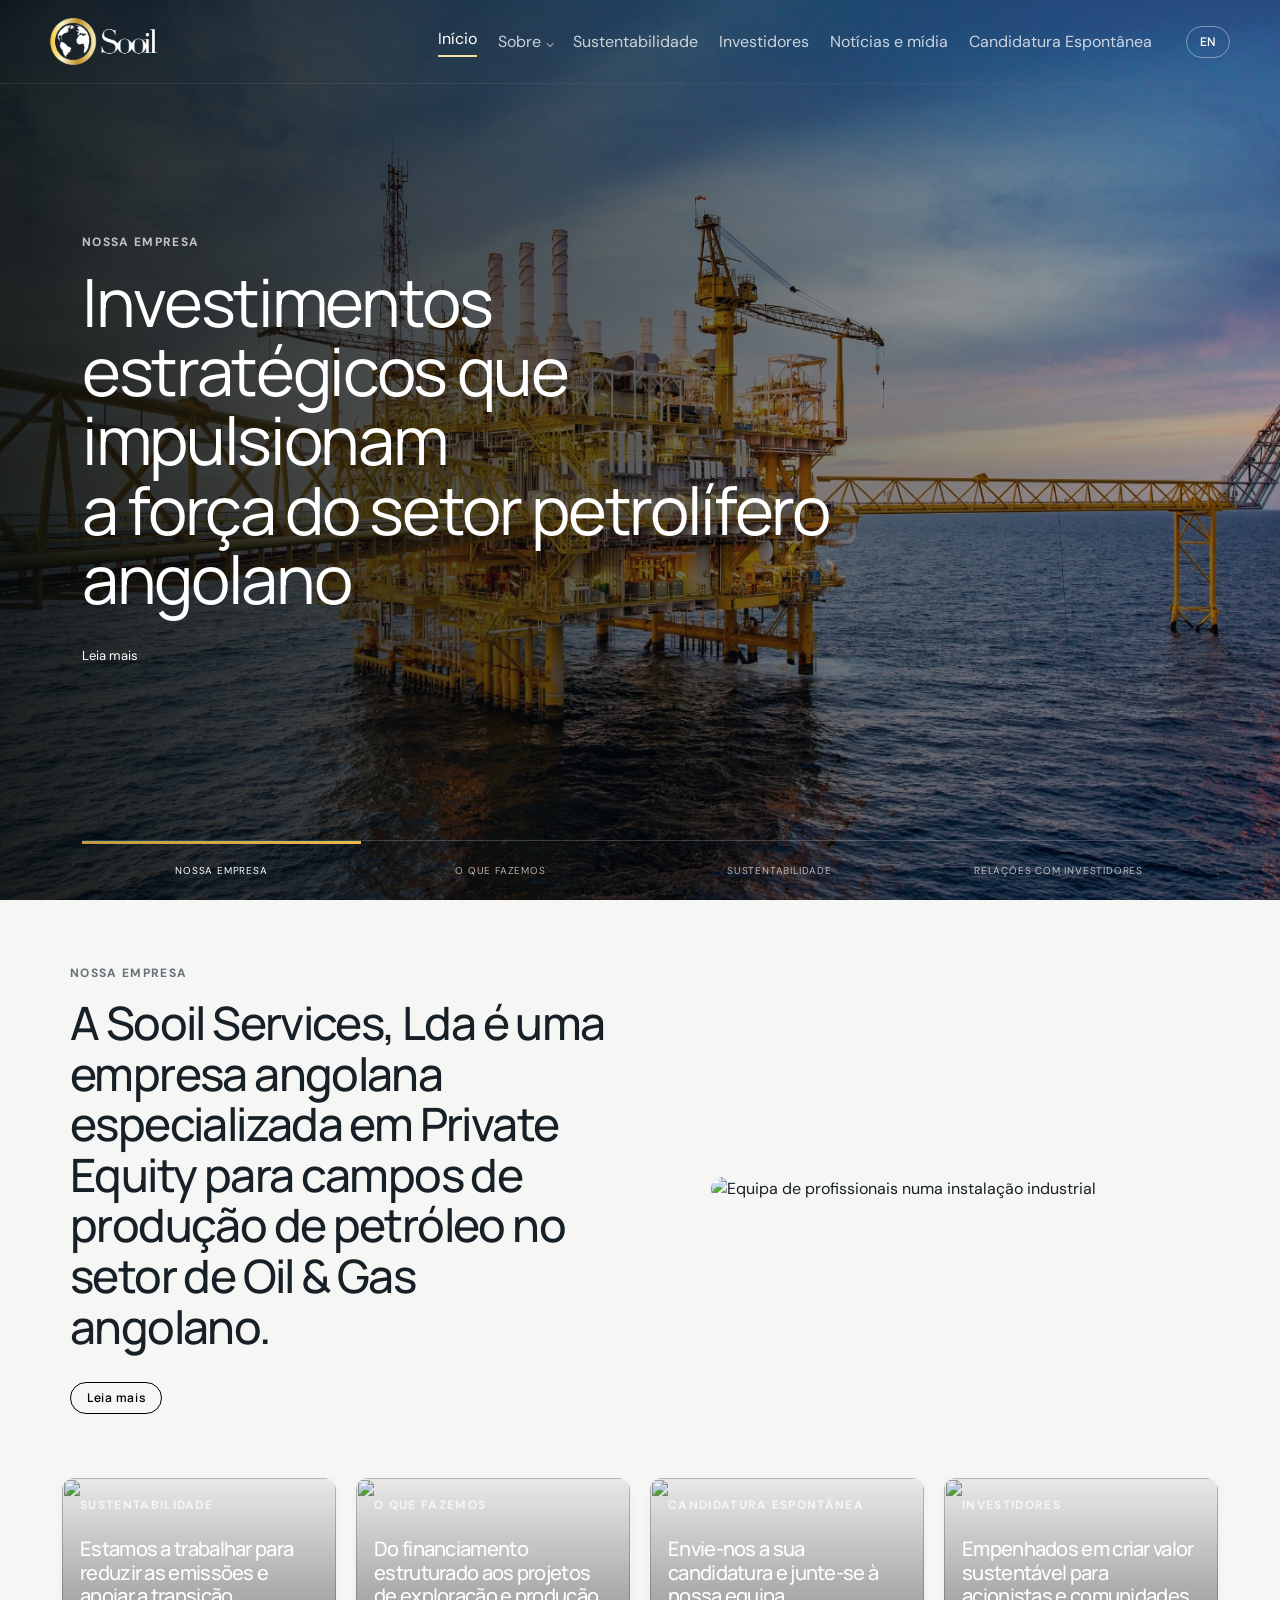
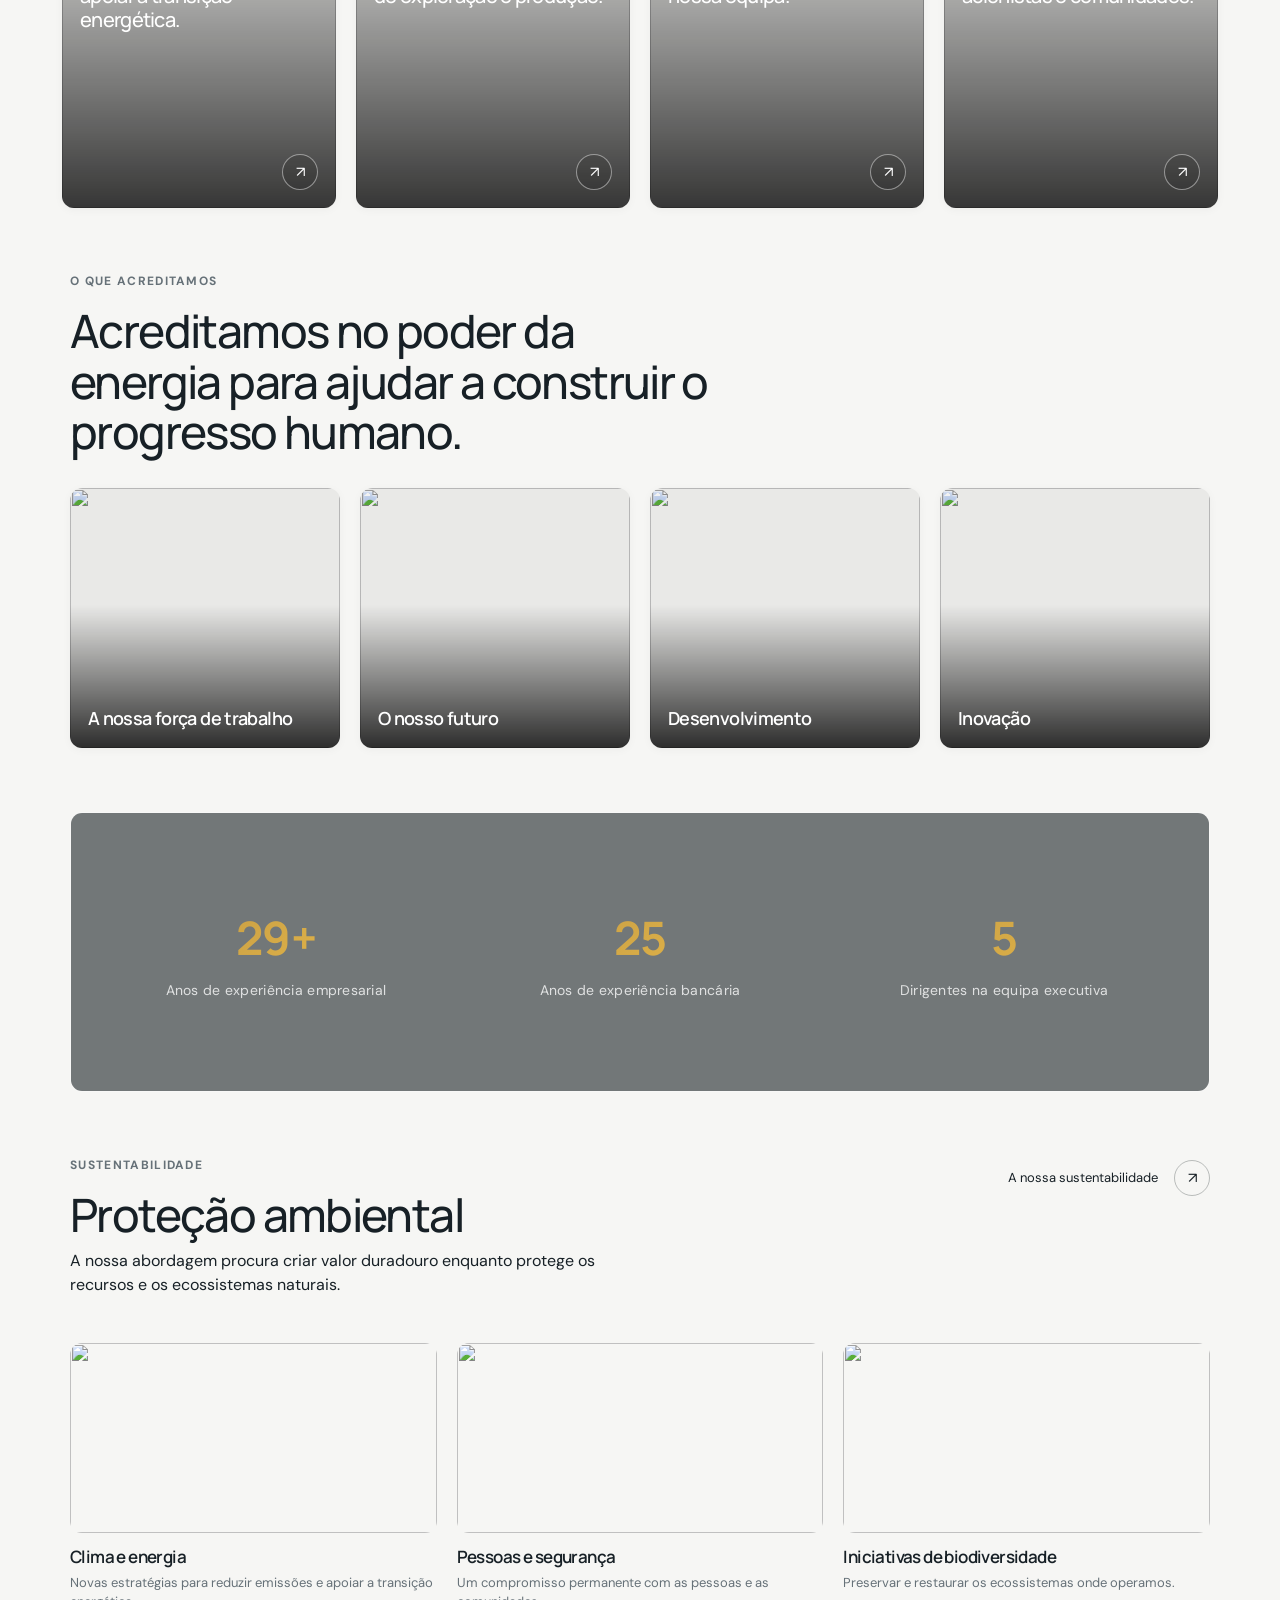
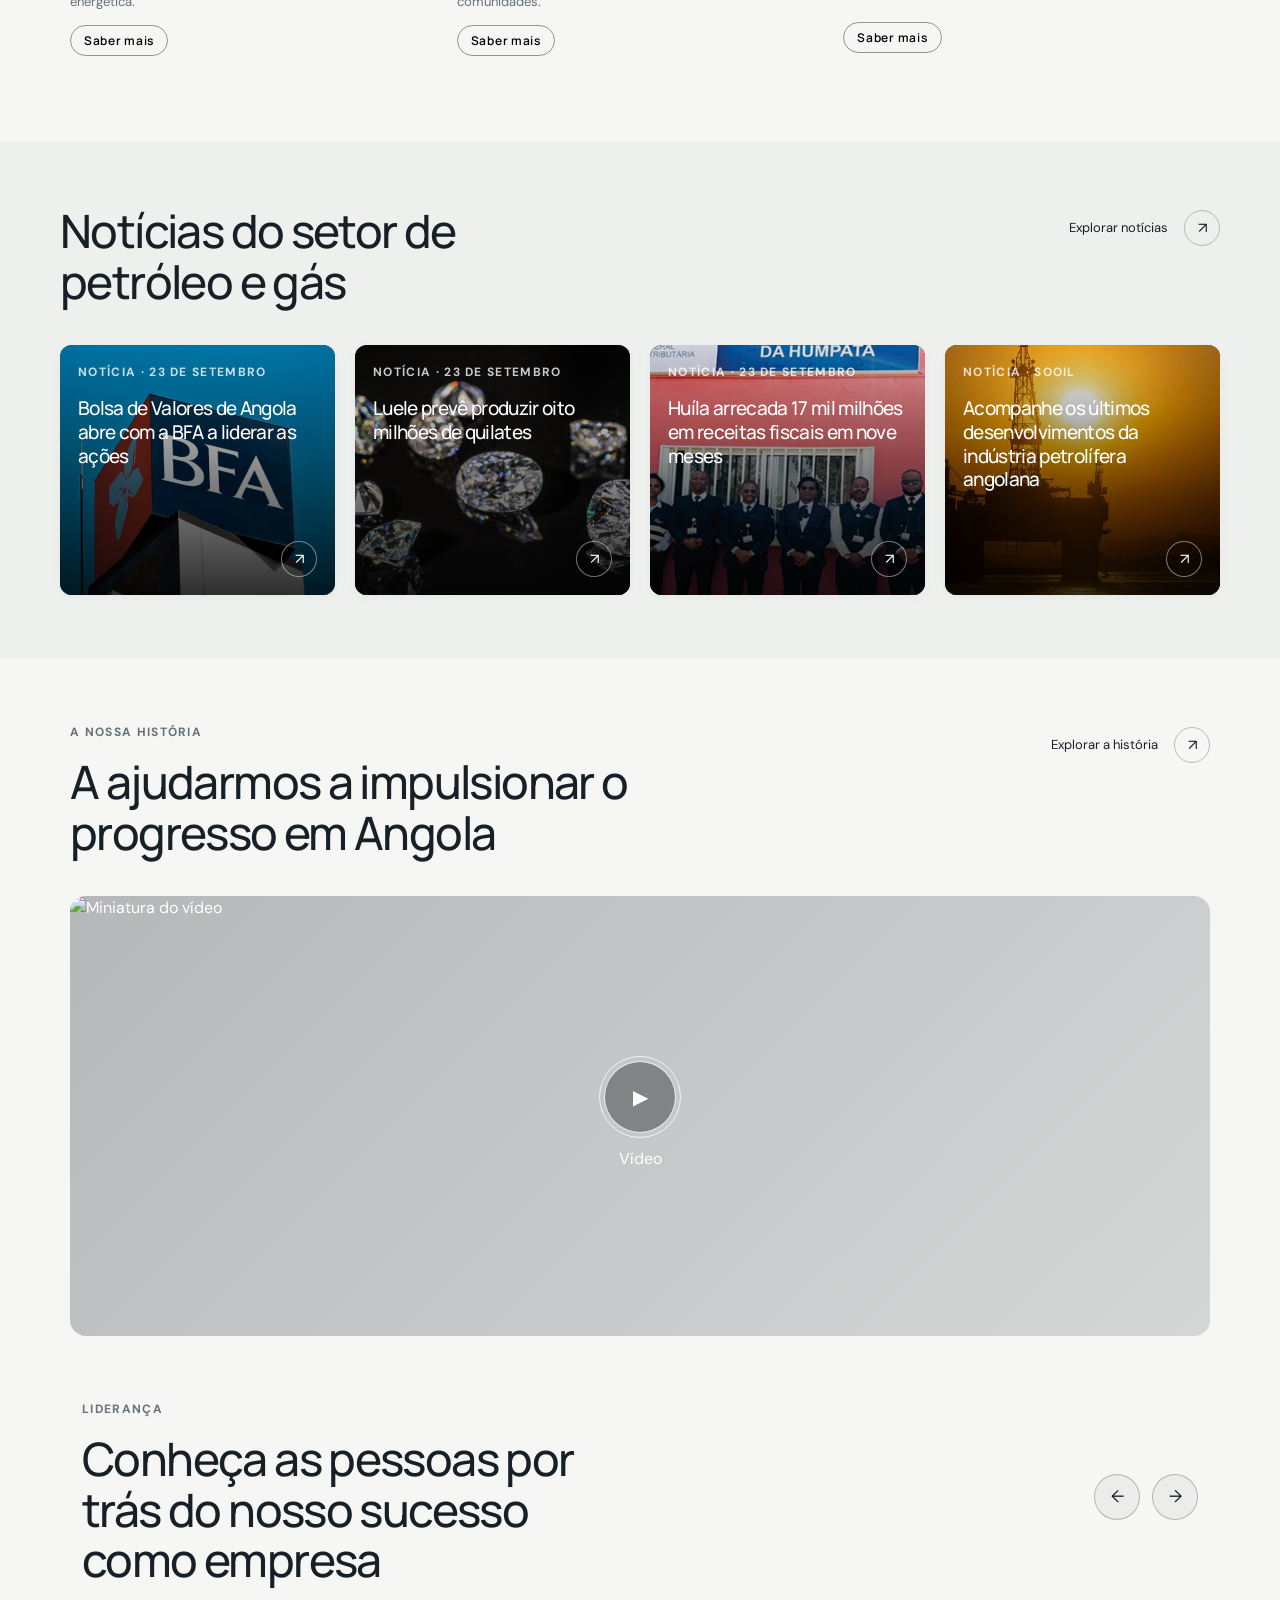
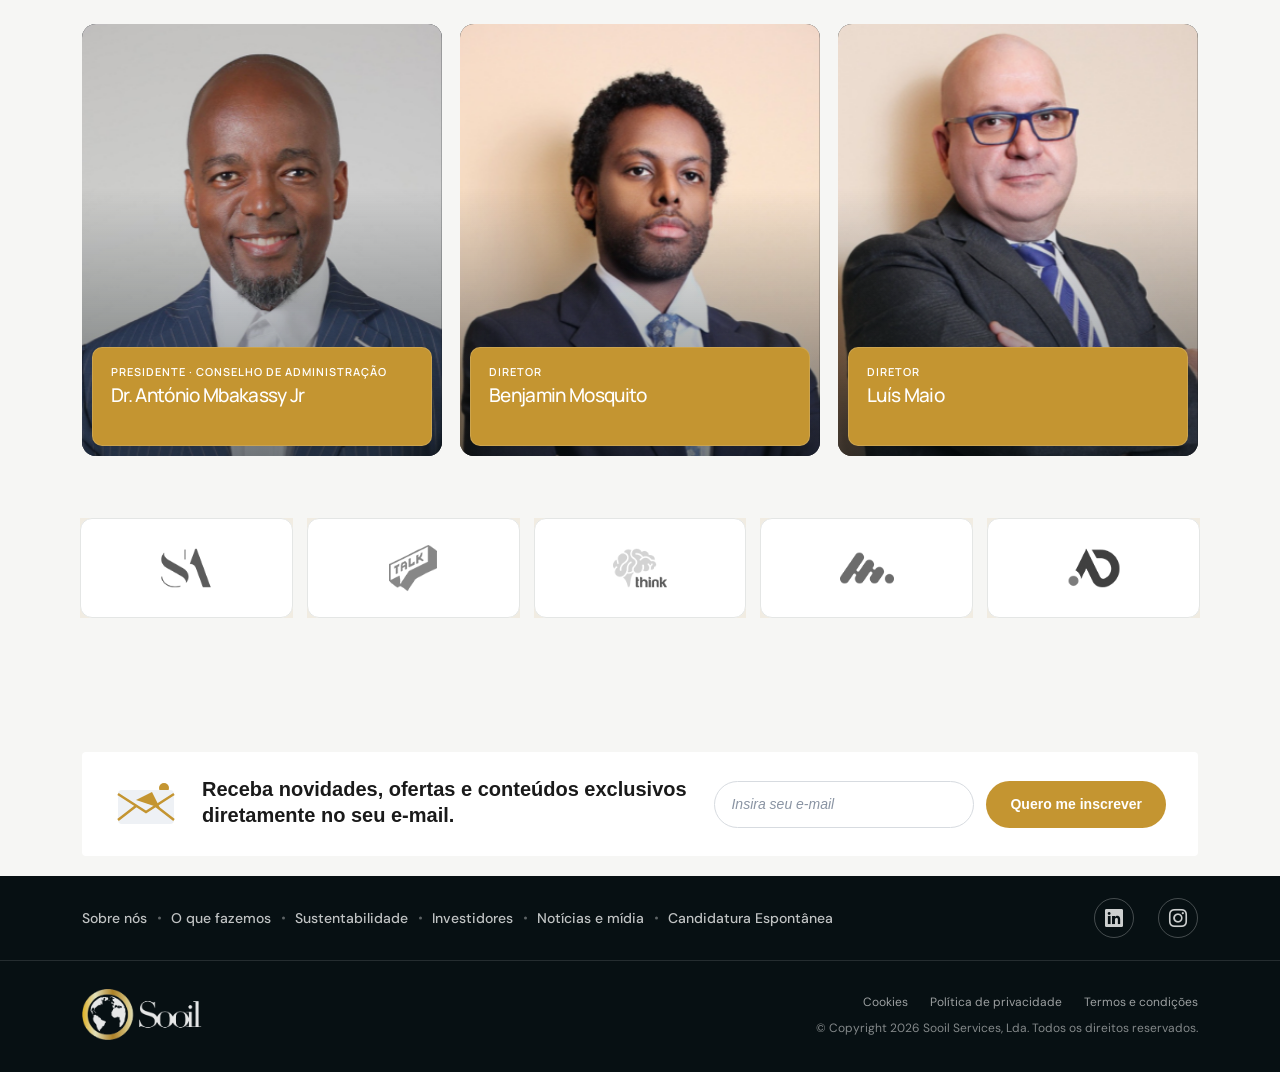
==== commit e7fe2986: "commit" ====
--- a/index.html
+++ b/index.html
@@ -13,6 +13,12 @@
     <link rel="preconnect" href="https://fonts.gstatic.com" crossorigin />
     <link rel="icon" type="image/png" href="assets/img/logo/favicone.png" />
     <link rel="icon" type="image/x-icon" href="assets/img/logo/favicone.png" />
+    <link
+      rel="preload"
+      as="image"
+      href="assets/img/images/slide/slide01.jpg"
+      fetchpriority="high"
+    />
 
     <link
       href="https://fonts.googleapis.com/css2?family=DM+Sans:wght@400;500;600;700&family=Manrope:wght@400;500;600;700&display=swap"
@@ -42,8 +48,12 @@
     <link href="https://unpkg.com/aos@2.3.1/dist/aos.css" rel="stylesheet" />
 
     <link rel="stylesheet" href="assets/css/style.css" />
+      <script>document.documentElement.classList.add('site-loading');window.addEventListener('load',()=>{window.setTimeout(()=>document.documentElement.classList.remove('site-loading'),250);});</script>
   </head>
   <body>
+    <div class="site-preloader" role="status" aria-label="A carregar o site">
+      <span class="site-preloader__spinner" aria-hidden="true"></span>
+    </div>
     <!-- HEADER -->
     <header class="header" id="top">
       <a class="brand" href="#top"
@@ -104,6 +114,7 @@
           class="hero-bg active"
           data-slide="0"
           src="assets/img/images/slide/slide01.jpg"
+          fetchpriority="high"
           alt="Professional working at an industrial facility"
         />
         <img
--- a/assets/css/style.css
+++ b/assets/css/style.css
@@ -19,6 +19,7 @@
 }
 html {
   scroll-behavior: smooth;
+  overflow-x: clip;
 }
 body {
   margin: 0;
@@ -100,6 +101,52 @@
 .eyebrow.light {
   color: rgba(255, 255, 255, 0.72);
 }
+
+/* Preloader visível enquanto os recursos da página terminam de carregar. */
+.site-preloader {
+  position: fixed;
+  inset: 0;
+  z-index: 99999;
+  display: grid;
+  place-content: center;
+  justify-items: center;
+  gap: 22px;
+  background: var(--dark);
+  opacity: 0;
+  visibility: hidden;
+  transition:
+    opacity 0.35s ease,
+    visibility 0.35s ease;
+}
+
+html.site-loading .site-preloader {
+  opacity: 1;
+  visibility: visible;
+}
+
+.site-preloader__spinner {
+  width: 28px;
+  height: 28px;
+  border: 2px solid rgba(255, 255, 255, 0.25);
+  border-top-color: #c49531;
+  border-radius: 50%;
+  animation: preloader-spin 0.8s linear infinite;
+}
+
+@keyframes preloader-spin {
+  to {
+    transform: rotate(360deg);
+  }
+}
+
+@media (prefers-reduced-motion: reduce) {
+  .site-preloader,
+  .site-preloader__spinner {
+    transition: none;
+    animation: none;
+  }
+}
+
 .roundeder {
   border-radius: 12px;
   overflow: hidden;
@@ -430,7 +477,11 @@
    3. HERO
 ========================================================= */
 .hero {
-  min-height: 570px;
+  /* Hero exclusivo da página inicial: ocupa todo o ecrã ao abrir. */
+  min-height: 100vh;
+  min-height: 100svh;
+  height: 100vh;
+  height: 100svh;
   position: relative;
   color: white;
   overflow: hidden;
@@ -706,6 +757,16 @@
   -webkit-box-orient: vertical;
   overflow: hidden;
   min-height: 36px;
+}
+#sustentabilidade .media-card {
+  box-shadow: none;
+}
+#sustentabilidade .media-card:hover,
+#sustentabilidade .media-card:focus-within {
+  background: rgba(196, 149, 49, 0.09);
+  outline-color: rgba(196, 149, 49, 0.85);
+  box-shadow: none;
+  transform: translateY(-3px);
 }
 #sustentabilidade .media-card a.lang-btn-dark {
   color: #000;
@@ -1137,17 +1198,6 @@
   flex-direction: column;
 
   box-sizing: border-box;
-  transition:
-    border-color 0.35s cubic-bezier(0.25, 1, 0.5, 1),
-    transform 0.35s cubic-bezier(0.25, 1, 0.5, 1),
-    box-shadow 0.35s cubic-bezier(0.25, 1, 0.5, 1);
-}
-.news-grid .news-card:hover {
-  border-color: #c49531;
-  transform: translateY(-3px);
-
-  cursor: pointer;
-  border: 1px solid #c49531;
 }
 .news-card h3 {
   font-size: 19px;
@@ -2044,8 +2094,12 @@
   }
 
   .bento-grid {
-    grid-template-columns: 1fr 1fr;
+    grid-template-columns: 1fr;
     gap: 9px;
+  }
+
+  .header {
+    padding-inline: max(14px, calc((100vw - var(--container)) / 2));
   }
 
   .bento-card {
@@ -2293,12 +2347,16 @@
    (anel dourado + fundo dourado suave + elevação) */
 .bento-card,
 .media-card,
-.sector-card {
+.sector-card,
+.news-grid .news-card {
   cursor: pointer;
+  outline: 1px solid transparent;
+  outline-offset: 4px;
   box-shadow: 0 2px 10px rgba(7, 16, 19, 0.04);
   transition:
     background 0.35s cubic-bezier(0.25, 1, 0.5, 1),
     box-shadow 0.35s cubic-bezier(0.25, 1, 0.5, 1),
+    outline-color 0.35s cubic-bezier(0.25, 1, 0.5, 1),
     transform 0.35s cubic-bezier(0.25, 1, 0.5, 1);
 }
 .bento-card:hover,
@@ -2306,10 +2364,12 @@
 .media-card:hover,
 .media-card:focus-visible,
 .sector-card:hover,
-.sector-card:focus-visible {
+.sector-card:focus-visible,
+.news-grid .news-card:hover,
+.news-grid .news-card:focus-visible {
   background: rgba(196, 149, 49, 0.09);
-  border: 1px solid rgba(196, 149, 49, 0.75);
-  padding: 2px 2px;
+  outline-color: rgba(196, 149, 49, 0.85);
+  box-shadow: 0 12px 24px rgba(7, 16, 19, 0.12);
   transform: translateY(-3px);
 }
 
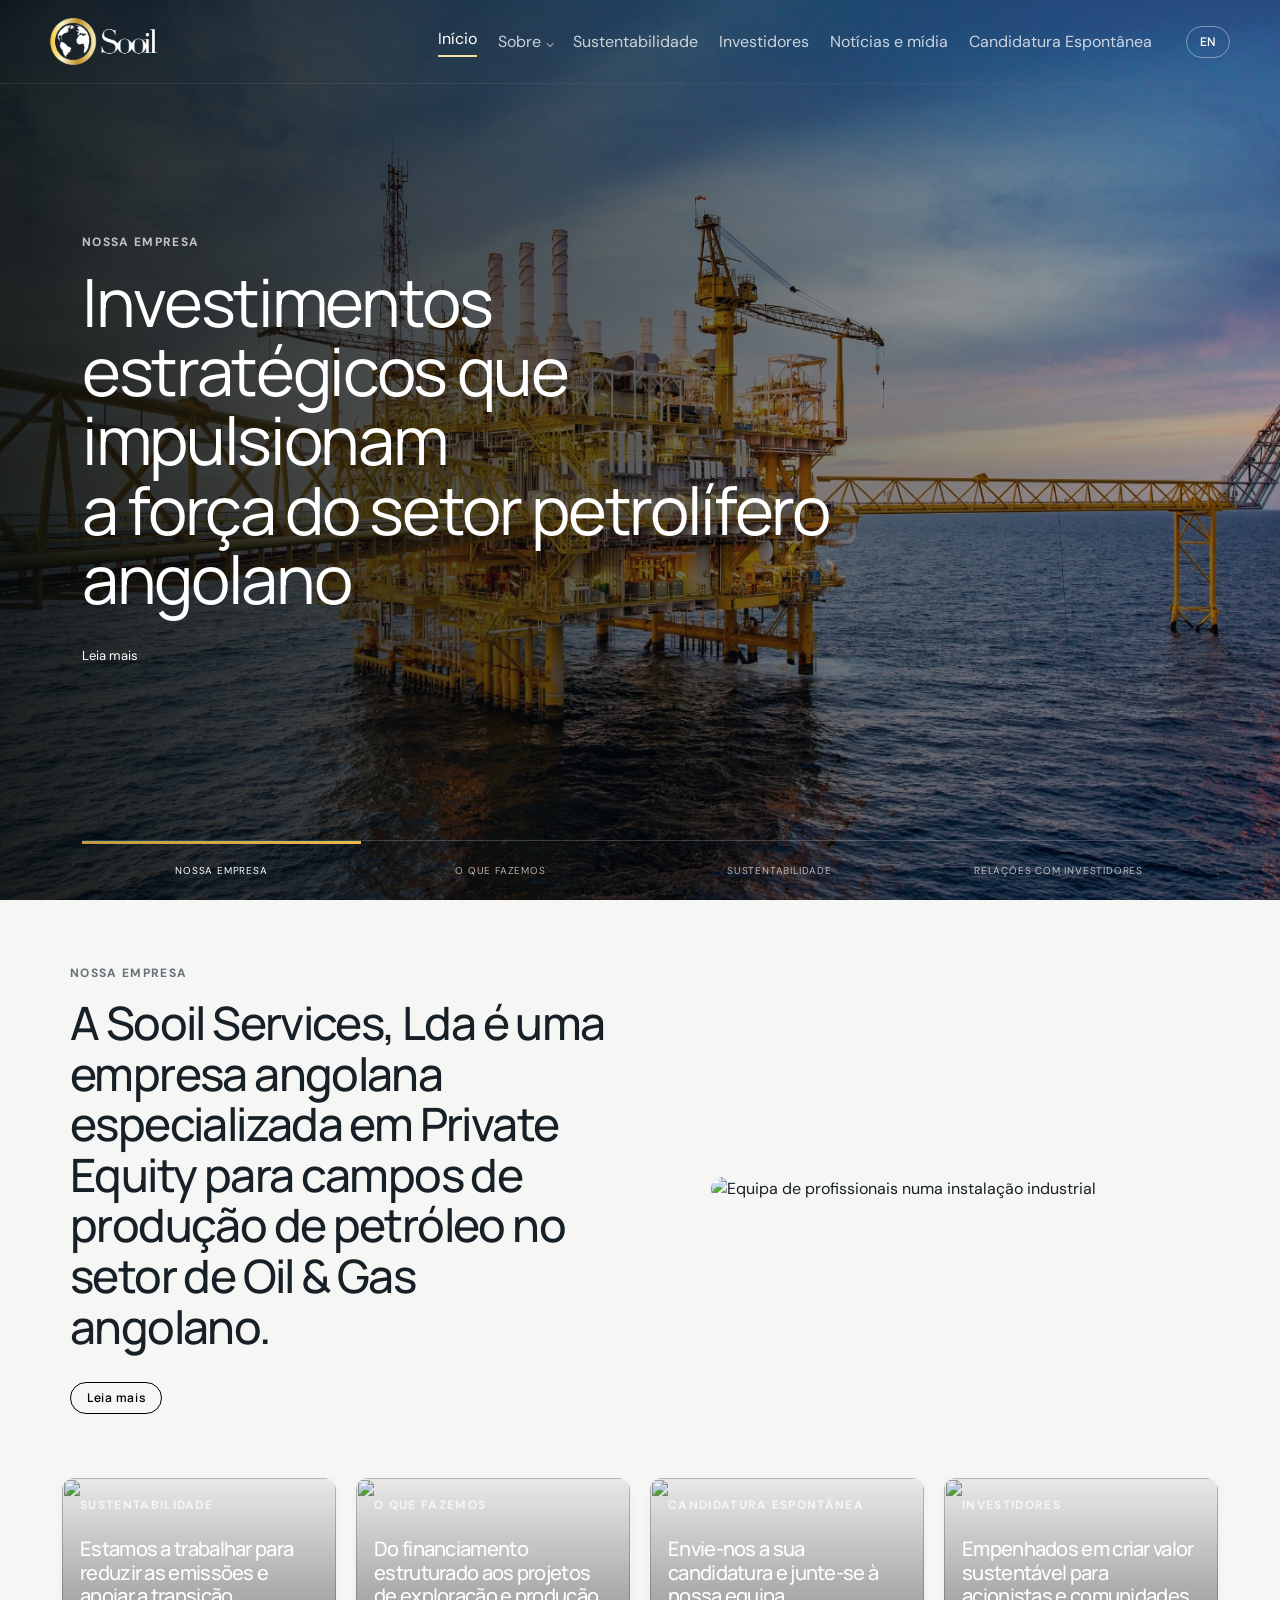
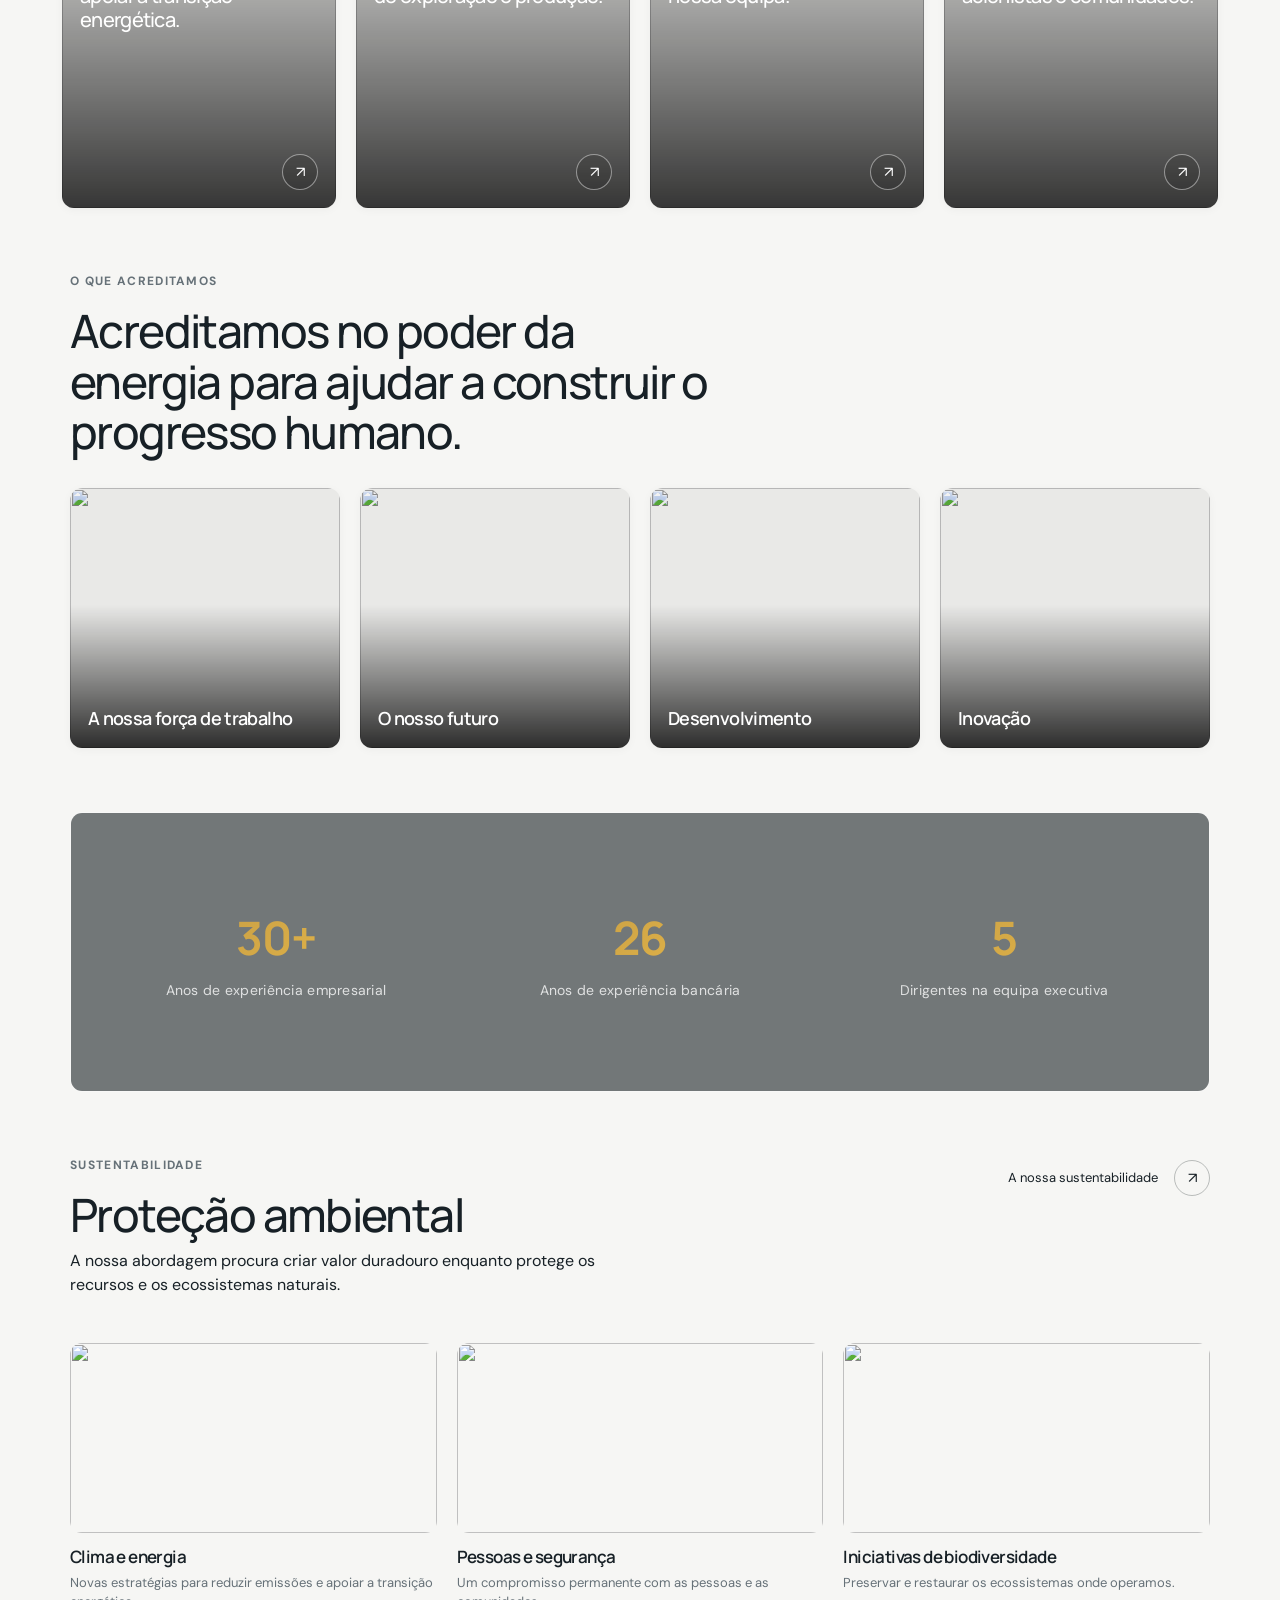
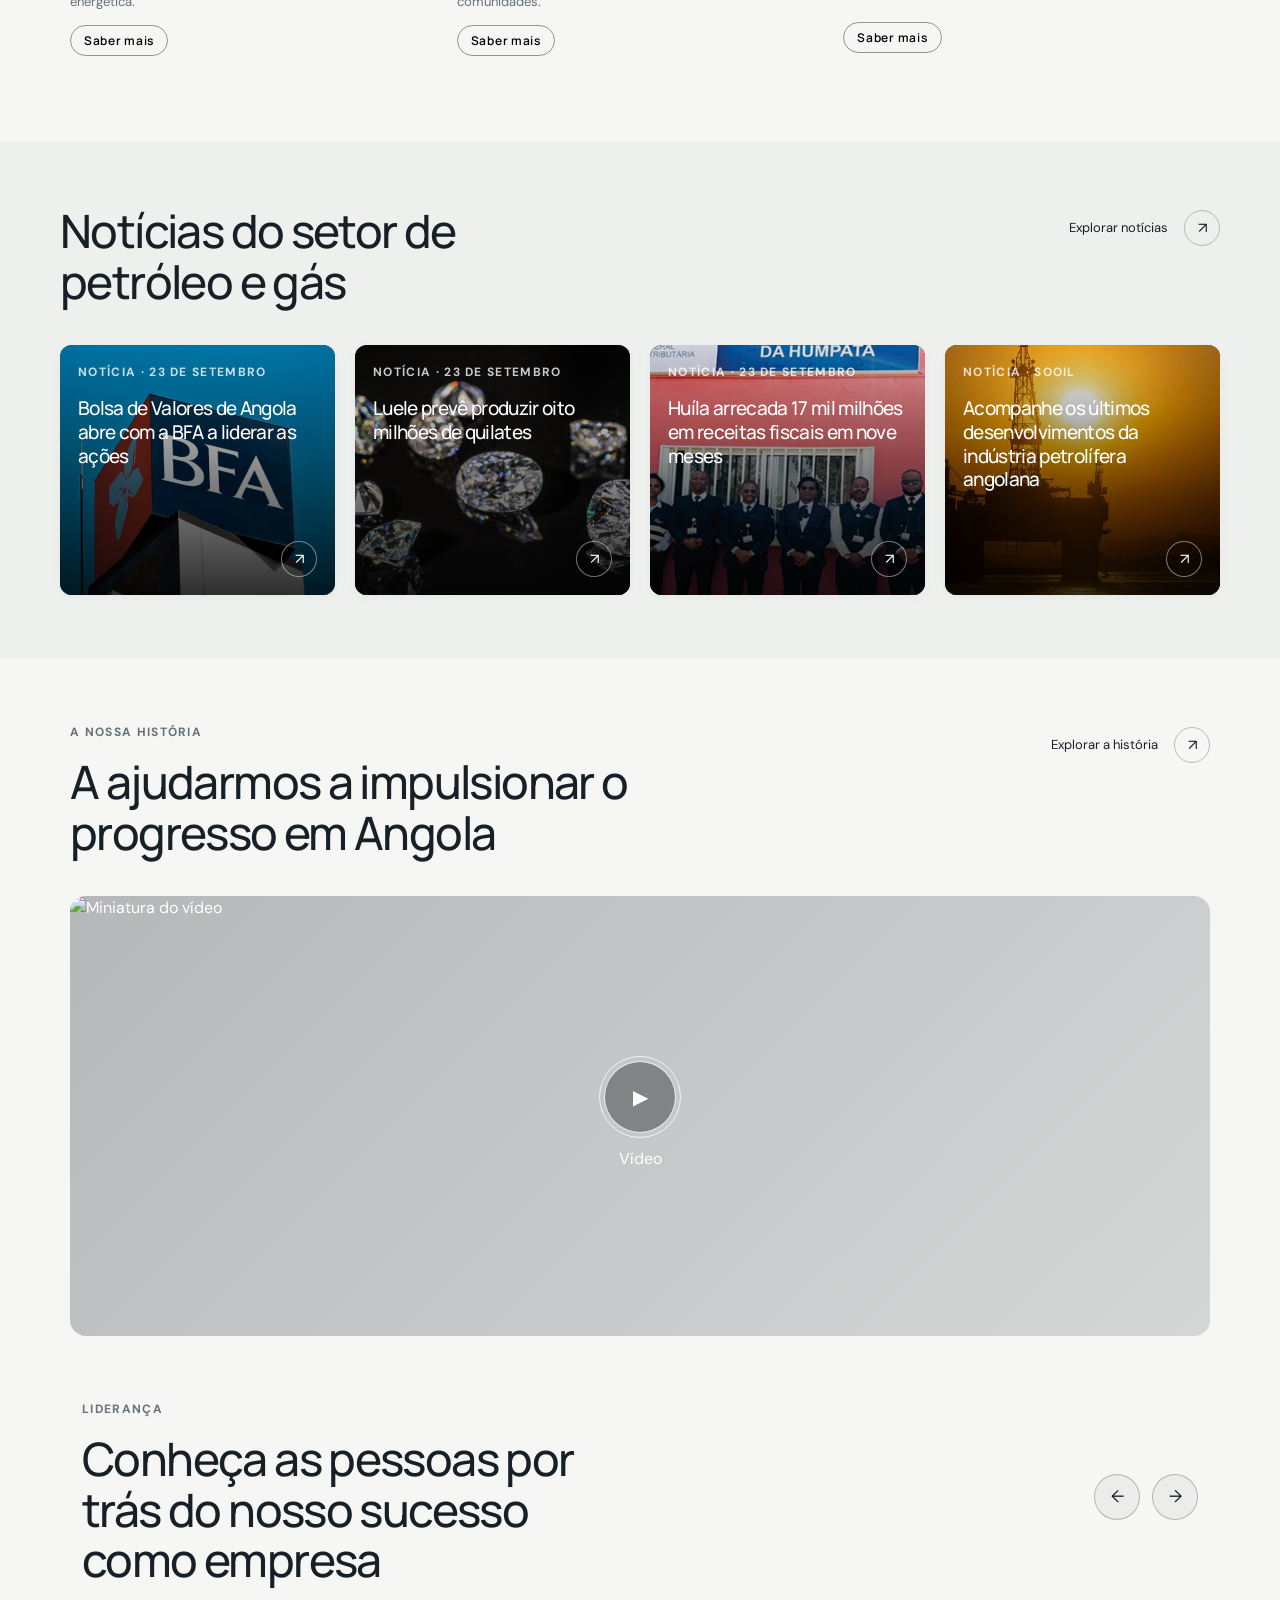
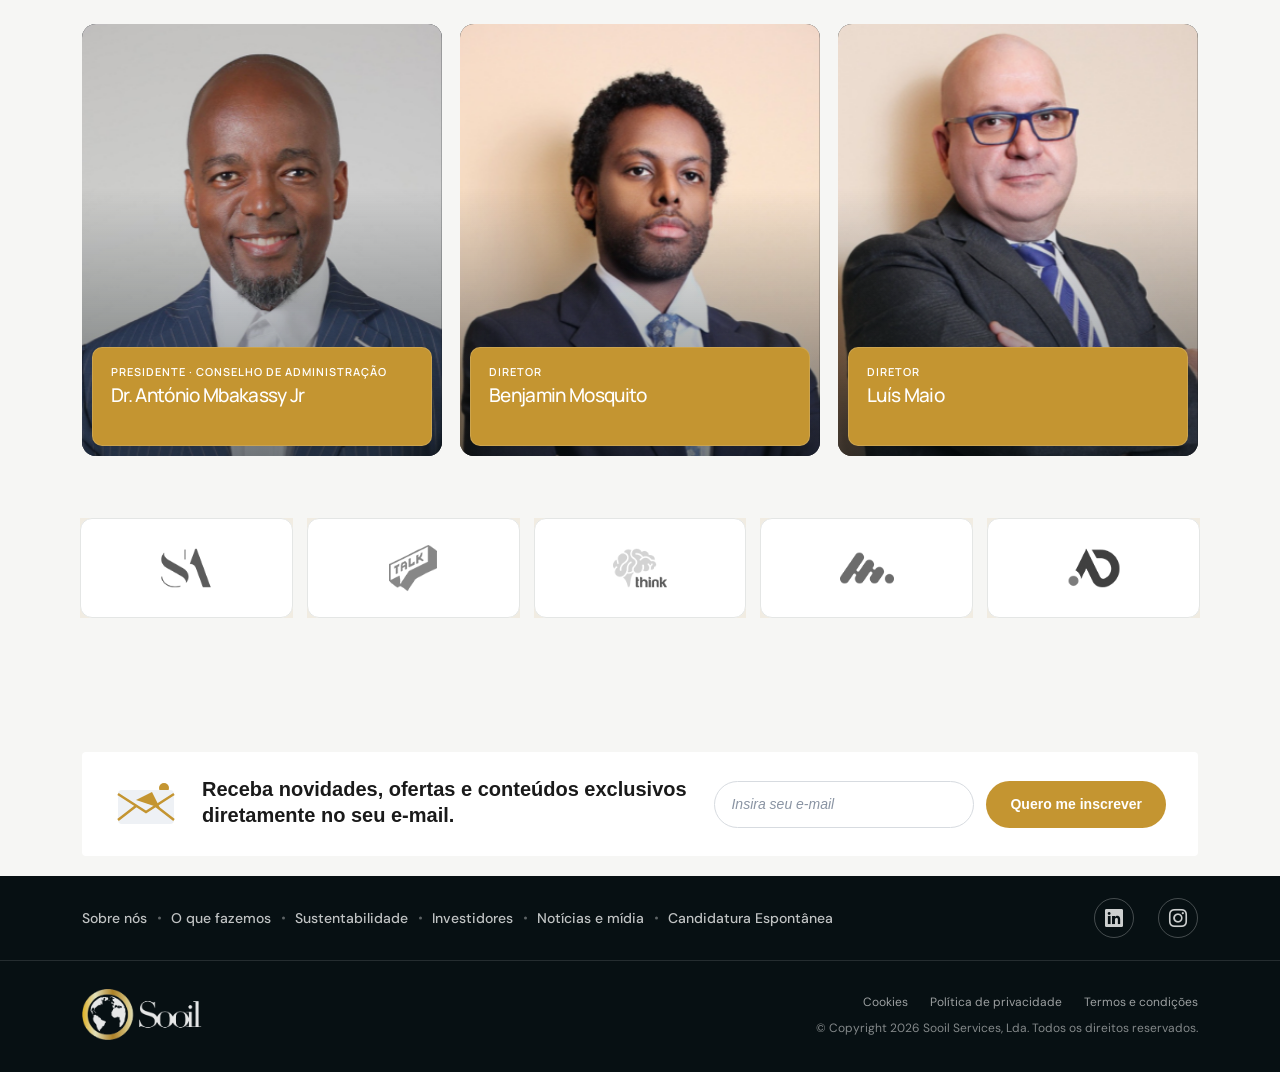
==== commit ca0170d2: "Update index.html" ====
--- a/index.html
+++ b/index.html
@@ -52,6 +52,7 @@
   </head>
   <body>
     <div class="site-preloader" role="status" aria-label="A carregar o site">
+      
       <span class="site-preloader__spinner" aria-hidden="true"></span>
     </div>
     <!-- HEADER -->
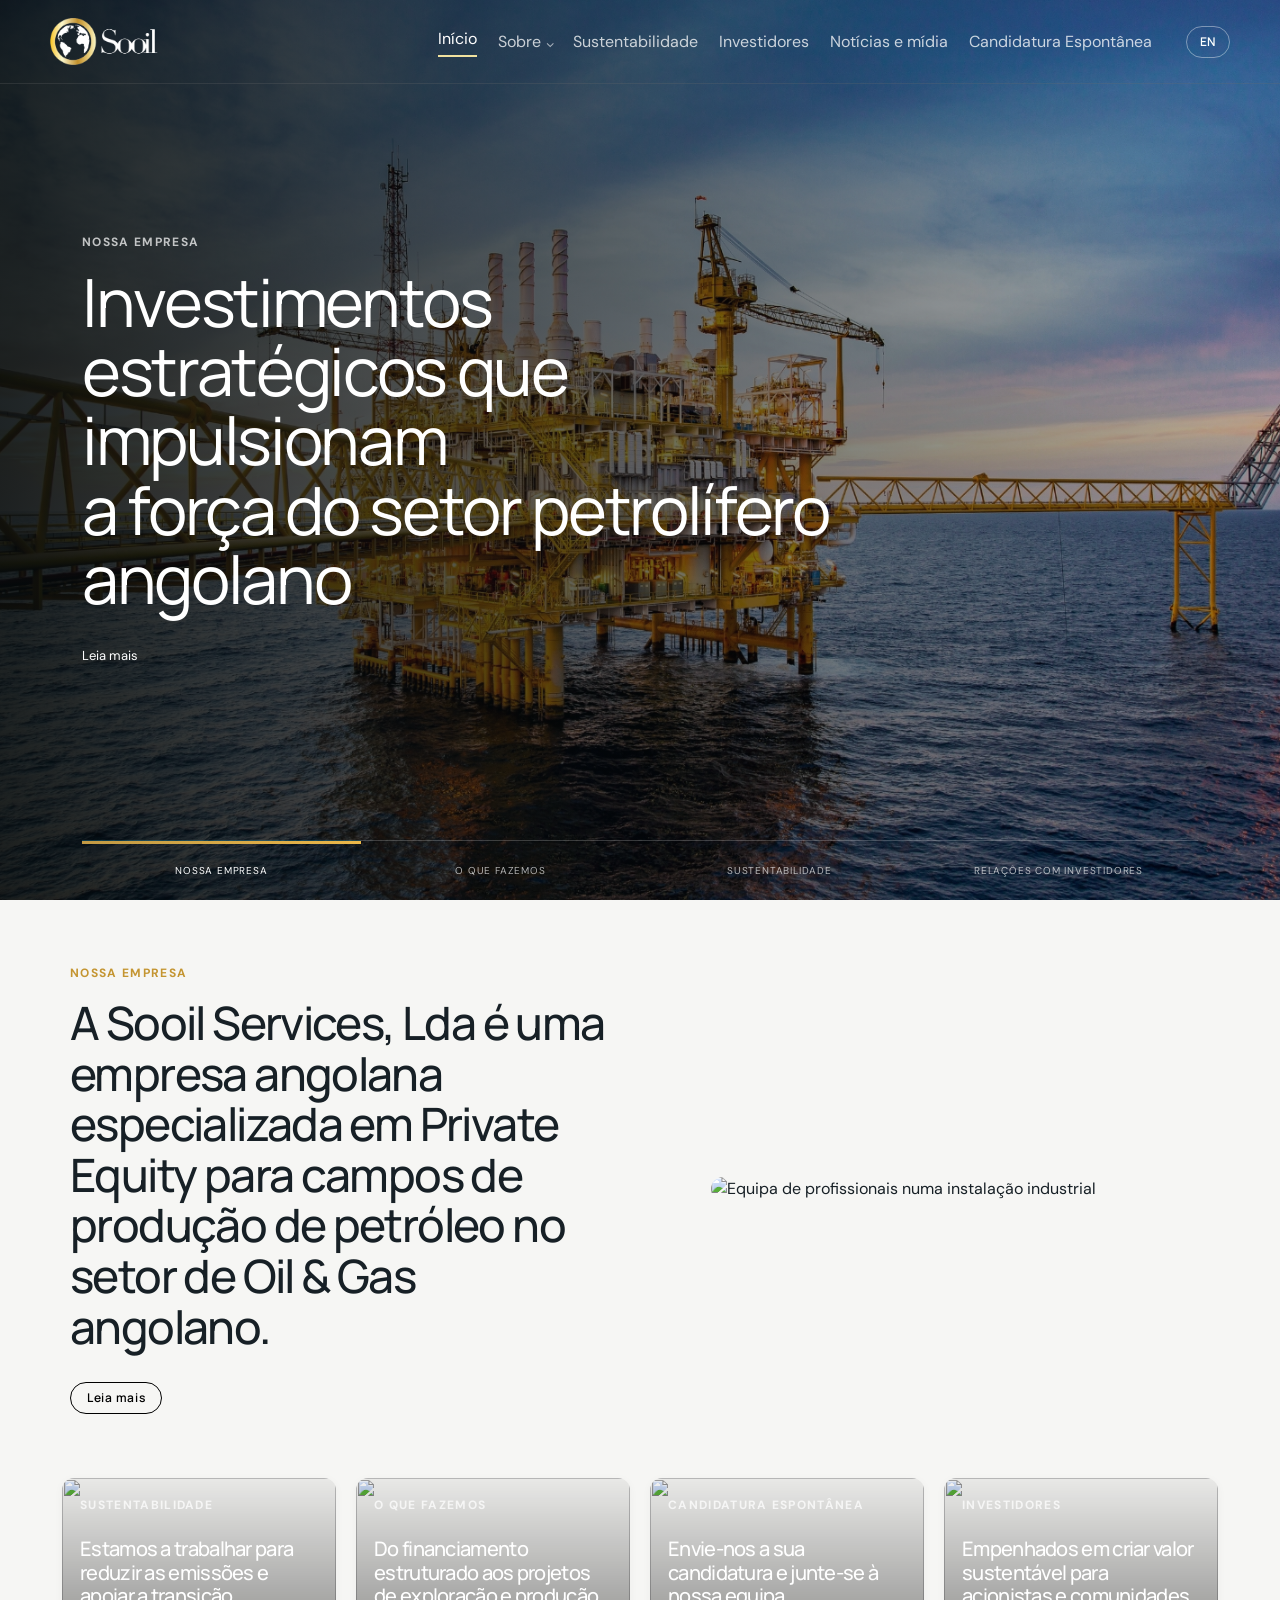
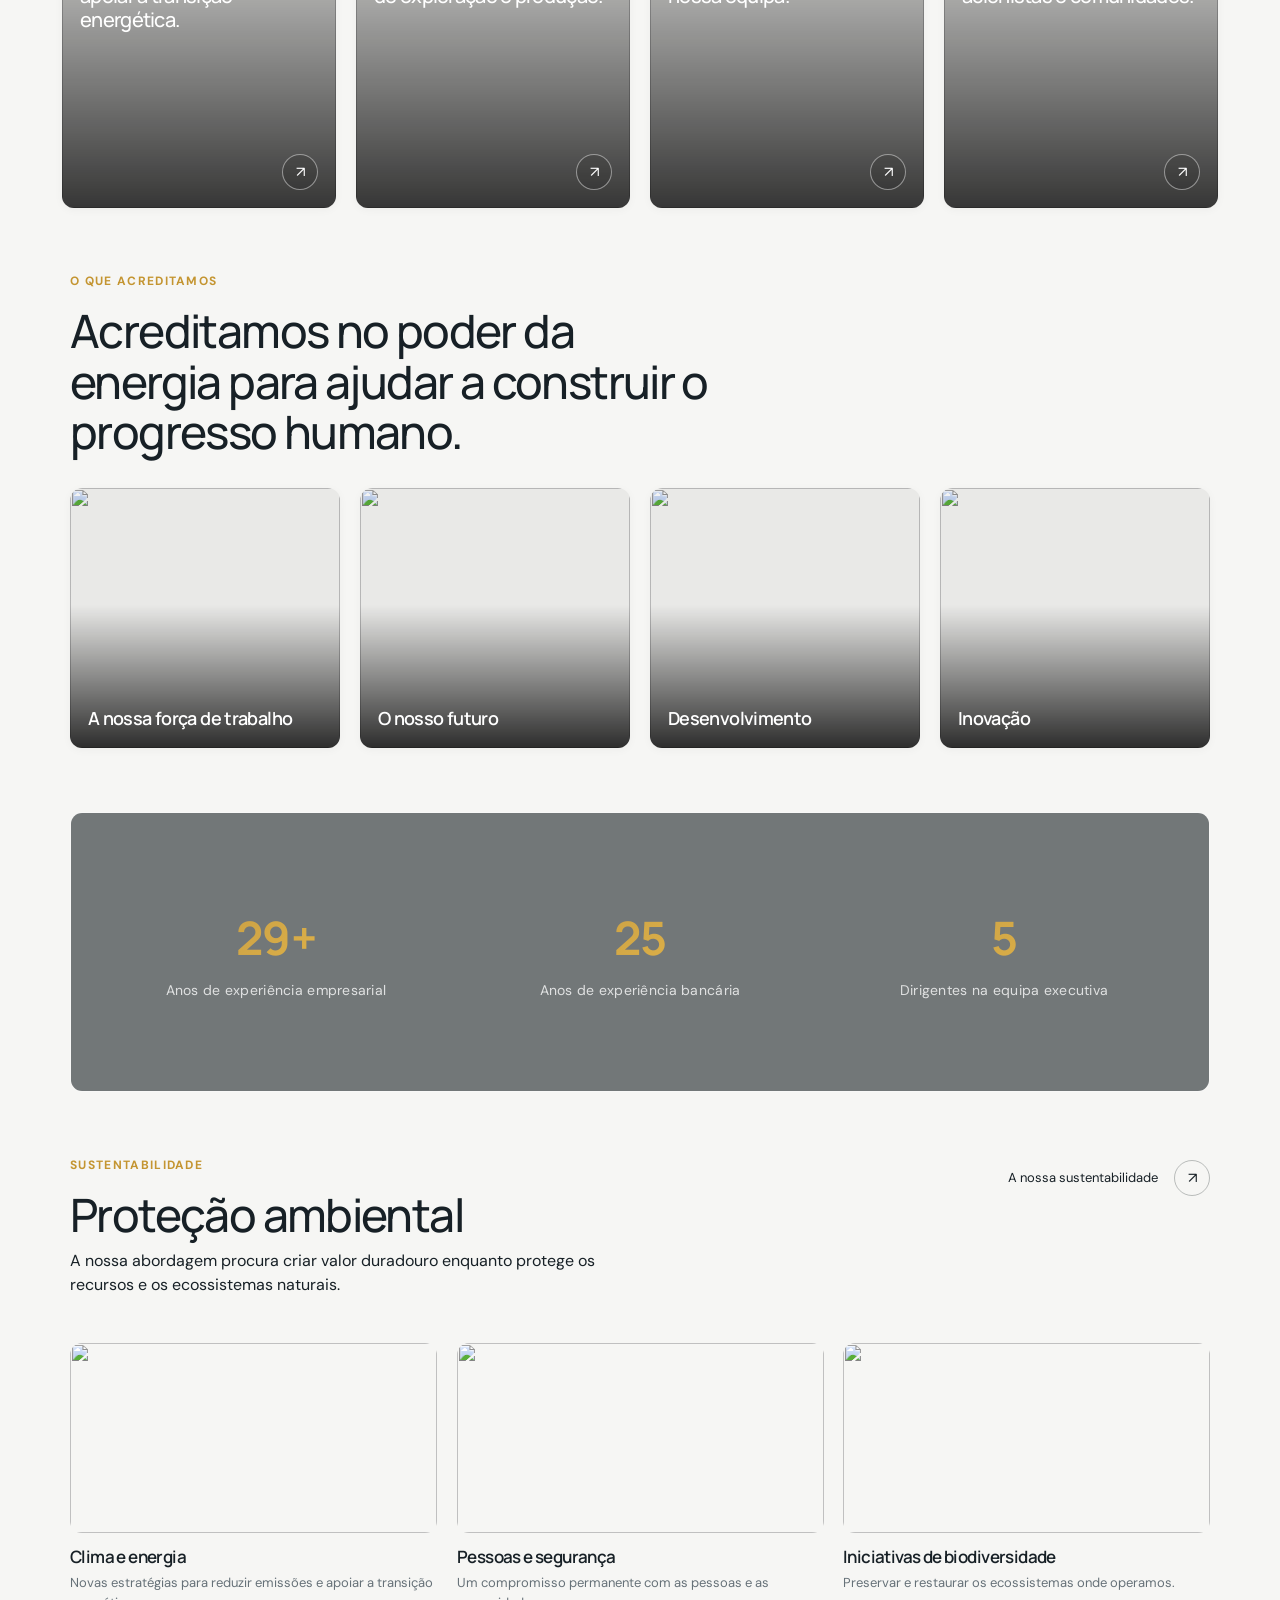
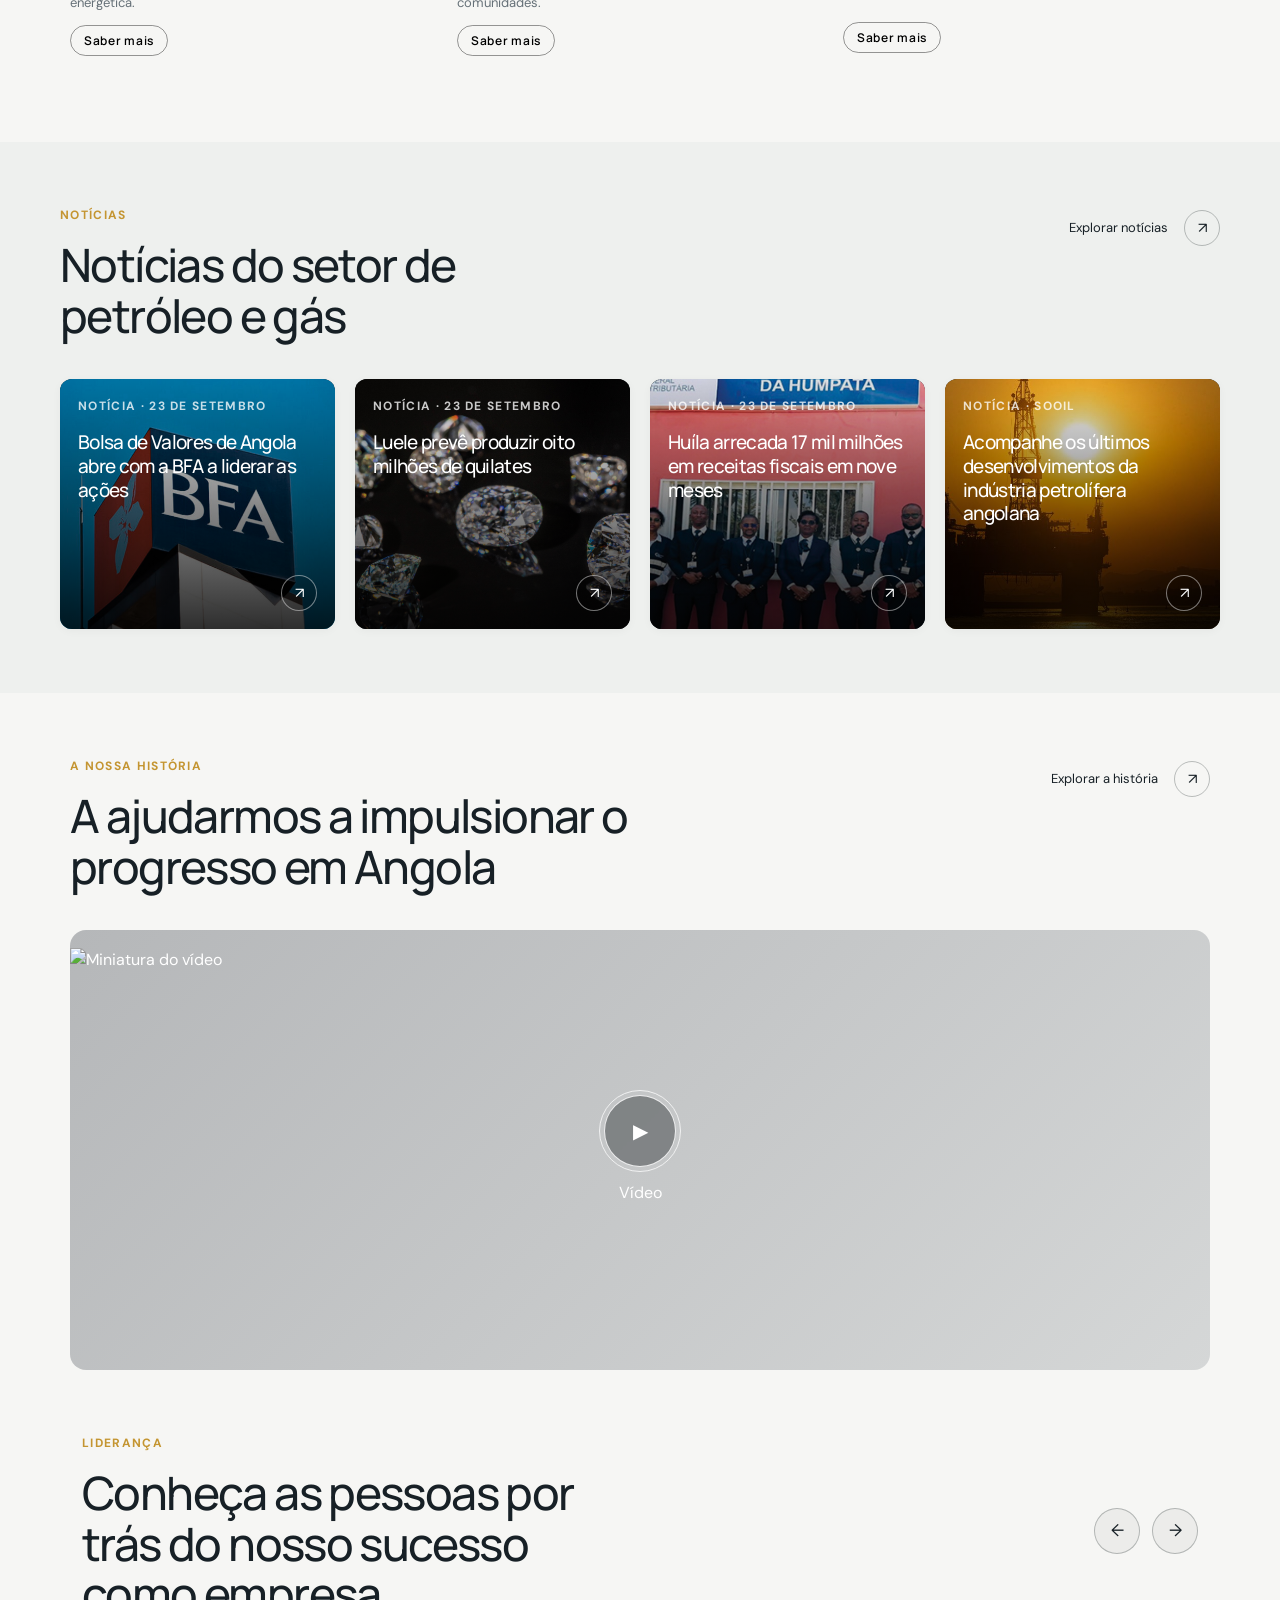
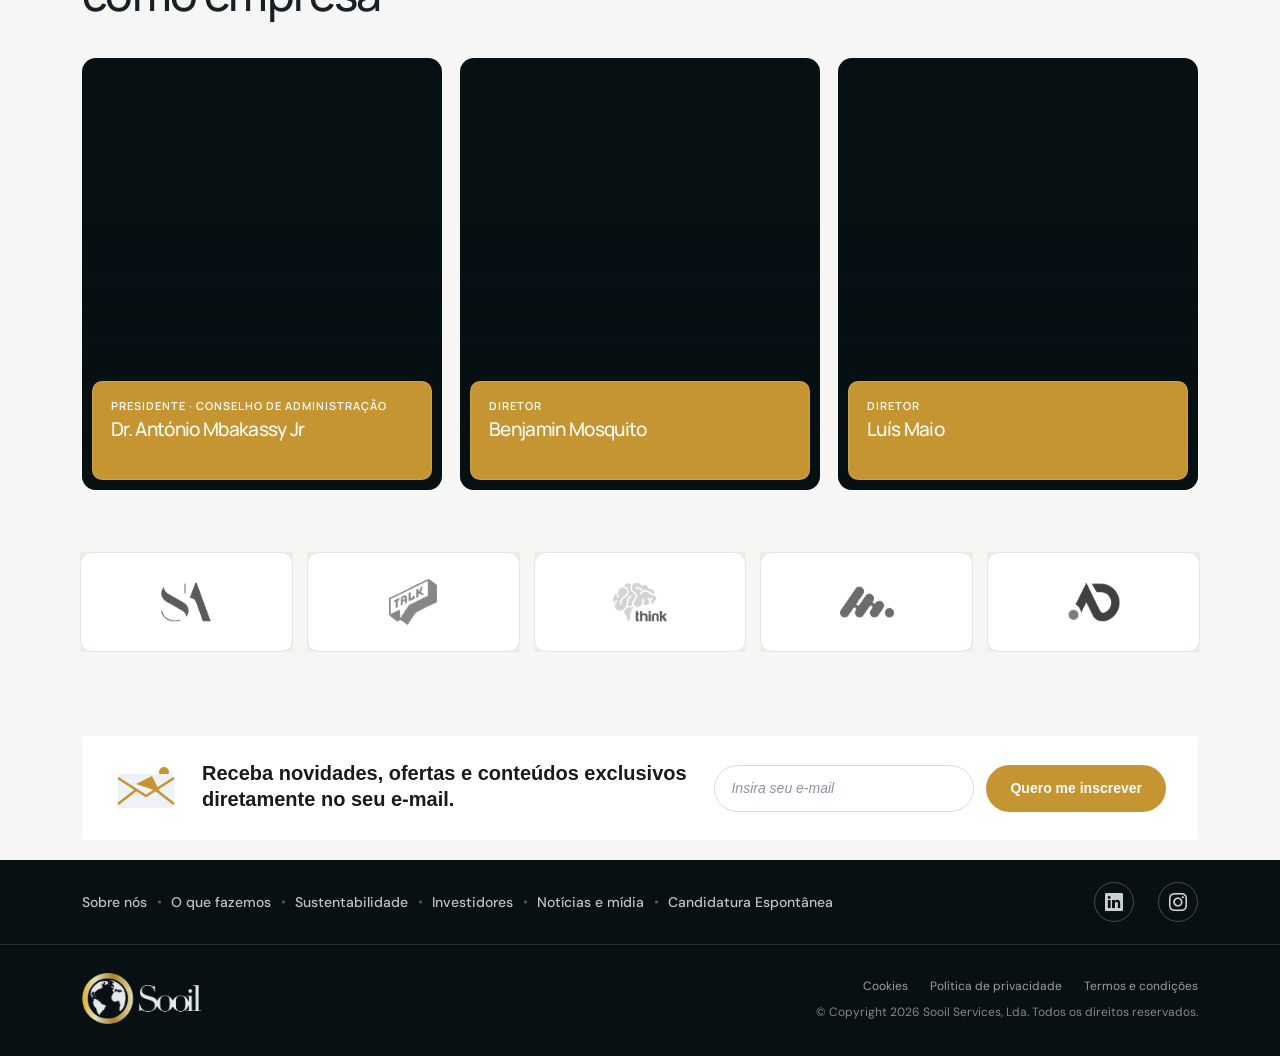
==== commit d46c0f2a: "commit" ====
--- a/index.html
+++ b/index.html
@@ -44,9 +44,6 @@
       href="https://cdn.jsdelivr.net/npm/swiper@11/swiper-bundle.min.css"
       rel="stylesheet"
     />
-
-    <link href="https://unpkg.com/aos@2.3.1/dist/aos.css" rel="stylesheet" />
-
     <link rel="stylesheet" href="assets/css/style.css" />
       <script>document.documentElement.classList.add('site-loading');window.addEventListener('load',()=>{window.setTimeout(()=>document.documentElement.classList.remove('site-loading'),250);});</script>
   </head>
@@ -473,13 +470,16 @@
       <!-- NEWS -->
       <section class="news-section" id="noticias">
         <div class="container">
-          <div class="split-heading section-heading" data-aos="fade-up">
-            <div><h2>News from the oil &amp; gas sector</h2></div>
+
+        <div class="split-heading" data-aos="fade-up">
+          <div class="section-heading">
+            <p class="eyebrow">Notícias</p>
+            <h2>News from the oil &amp; gas sector</h2>
+          </div>
             <a class="circle-link" href="news.html"
               ><span>Explore news</span><b>↗</b></a
             >
-          </div>
-
+        </div>
           <div class="news-grid">
             <article class="news-card" data-aos="fade-up">
               <img
@@ -1271,16 +1271,5 @@
     <script src="assets/js/i18n.js"></script>
     <script src="assets/js/hero-slider.js"></script>
     <script src="assets/js/header-scroll.js"></script>
-
-    <!-- AOS -->
-    <script src="https://unpkg.com/aos@2.3.1/dist/aos.js"></script>
-    <script>
-      AOS.init({
-        duration: 800,
-        easing: "ease-out",
-        once: true,
-        offset: 100
-      });
-    </script>
   </body>
 </html>
--- a/assets/css/style.css
+++ b/assets/css/style.css
@@ -50,6 +50,31 @@
   padding: var(--space) 0;
 }
 
+/* Fade reversível ativado pelo IntersectionObserver em script.js. */
+[data-aos] {
+  opacity: 0;
+  transform: translateY(18px);
+  transition:
+    opacity 650ms ease var(--scroll-animation-delay, 0ms),
+    transform 650ms ease var(--scroll-animation-delay, 0ms);
+  will-change: opacity, transform;
+}
+
+[data-aos].is-in-view {
+  opacity: 1;
+  transform: translateY(0);
+}
+
+@media (prefers-reduced-motion: reduce) {
+  [data-aos],
+  [data-aos].is-in-view {
+    opacity: 1;
+    transform: none;
+    transition: none;
+    will-change: auto;
+  }
+}
+
 h1,
 h2,
 h3,
@@ -92,7 +117,7 @@
 }
 
 .eyebrow {
-  color: var(--muted);
+  color: #c49531;
   text-transform: uppercase;
   letter-spacing: 0.11em;
   font-size: 12px;
@@ -2766,7 +2791,7 @@
 
 .newsletter.section {
   --brand-green: #c49531;
-  padding-top: 60px;
+  padding-top: 10px;
   padding-bottom: 20px;
 }
 
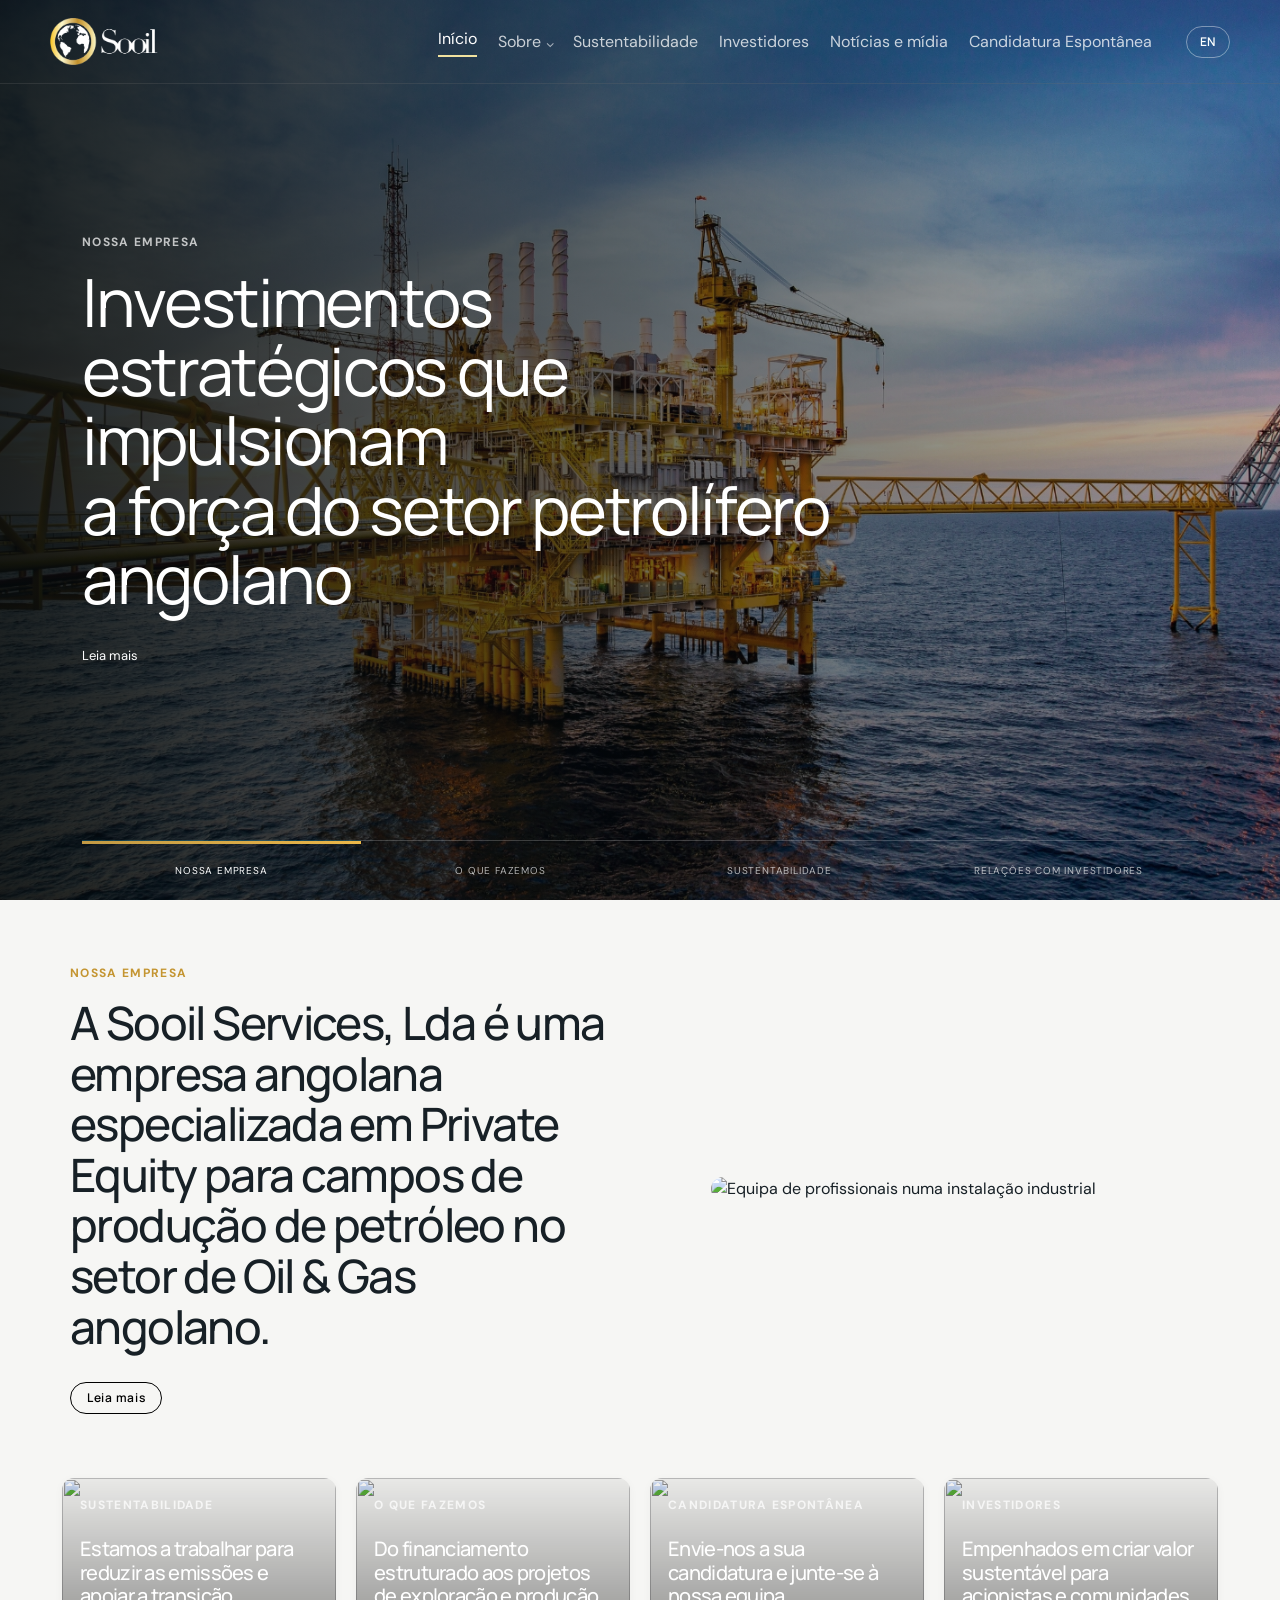
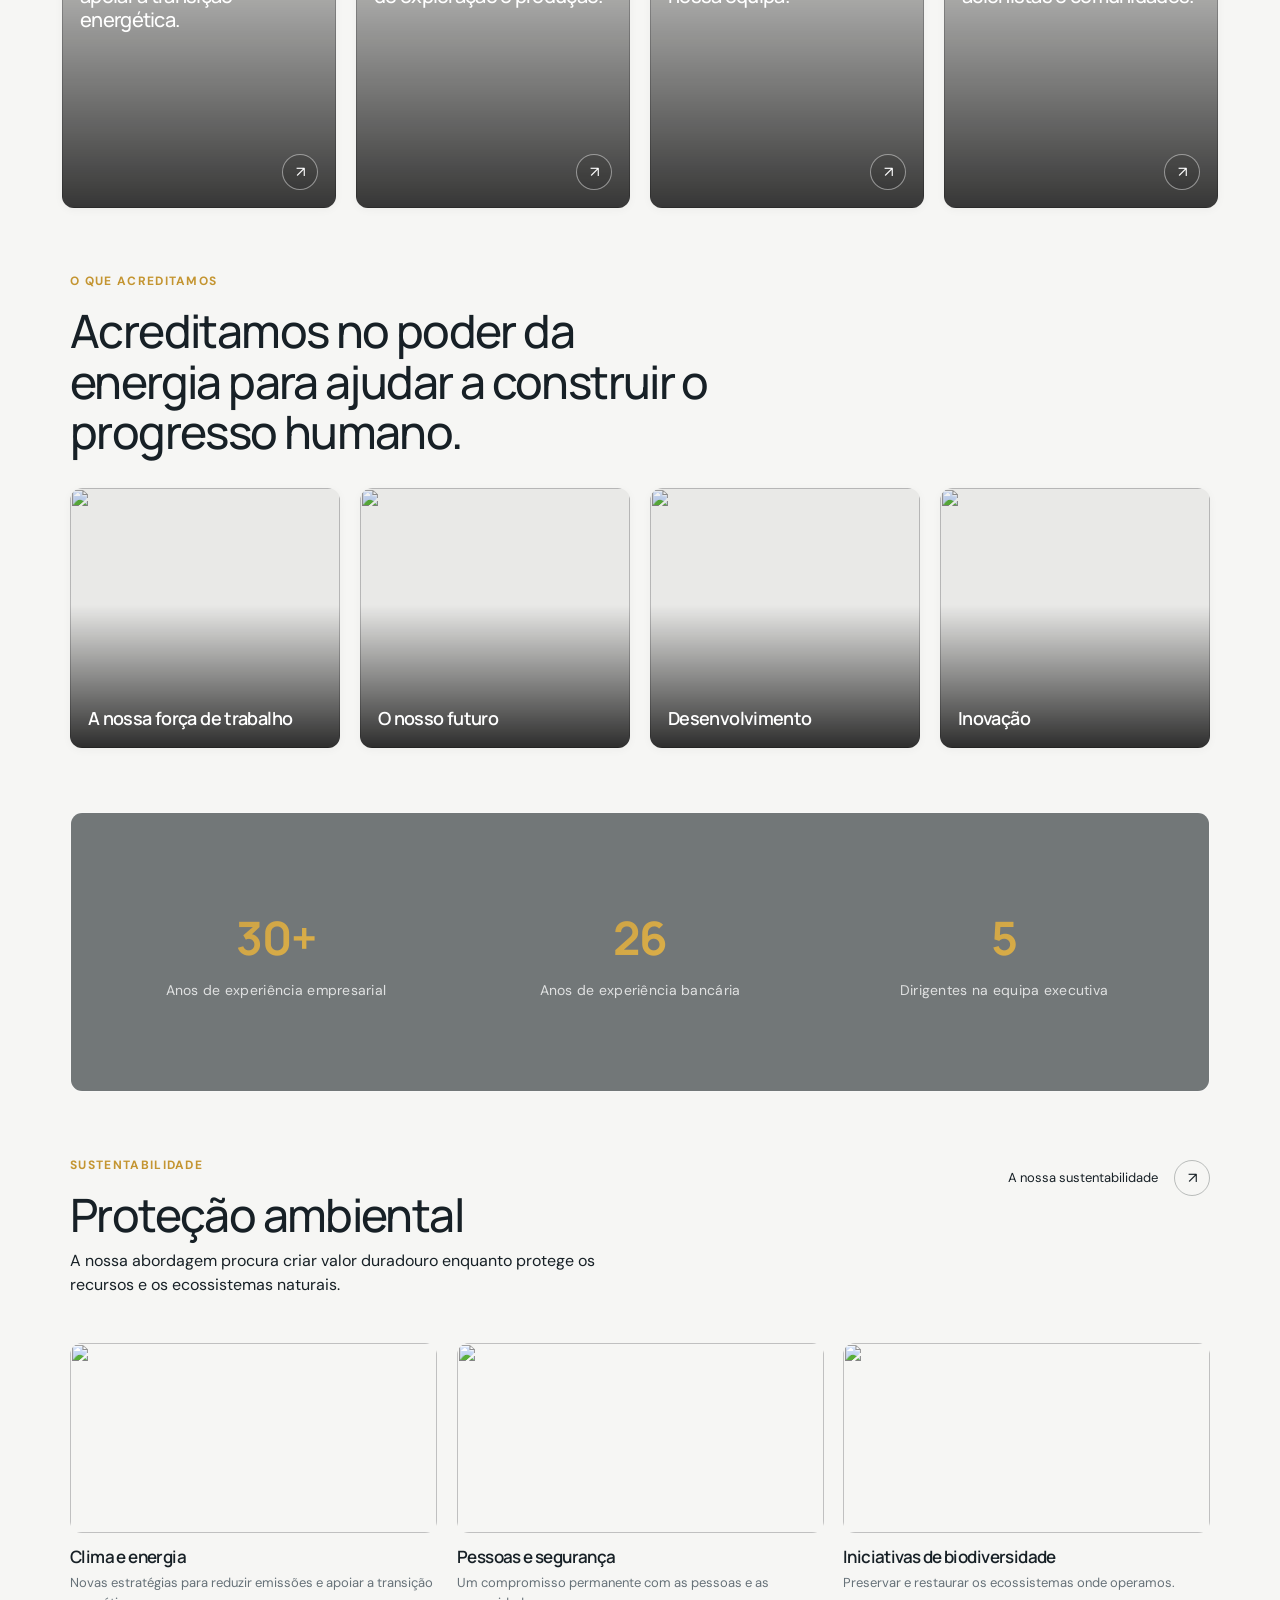
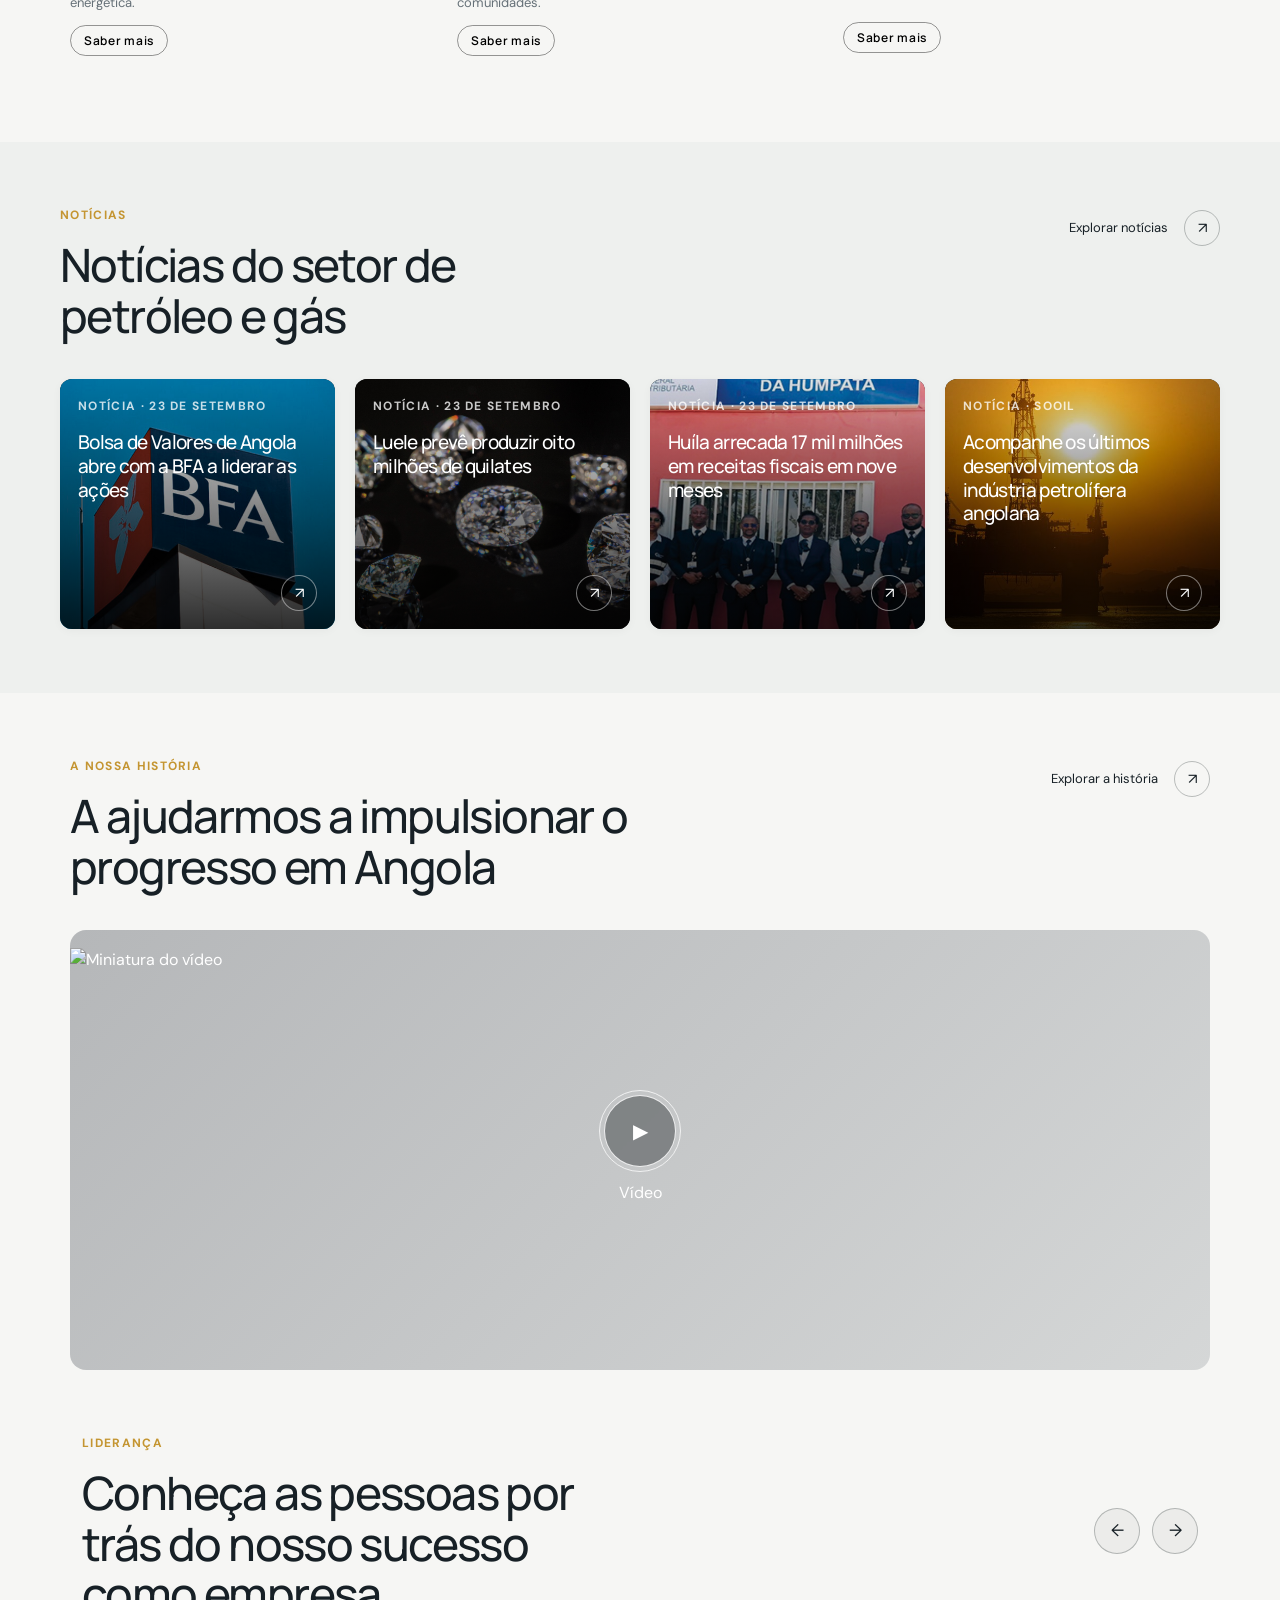
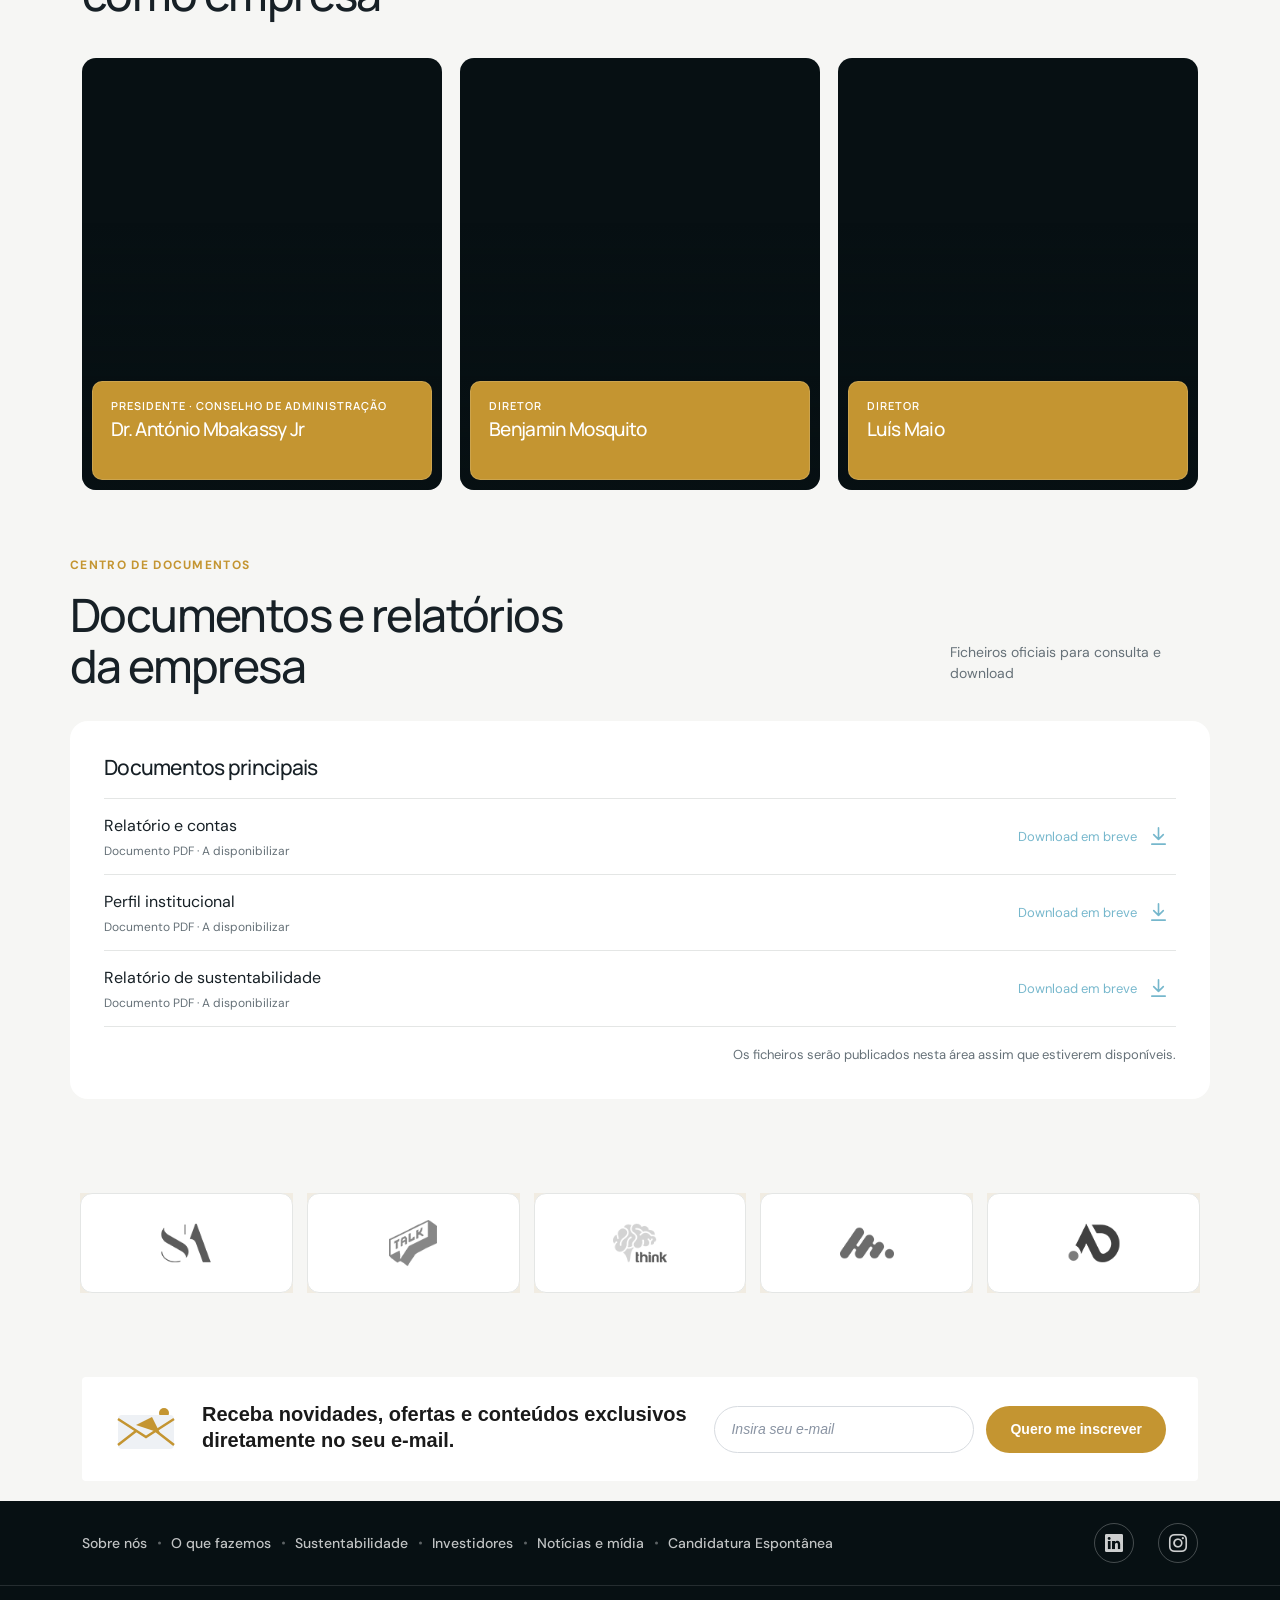
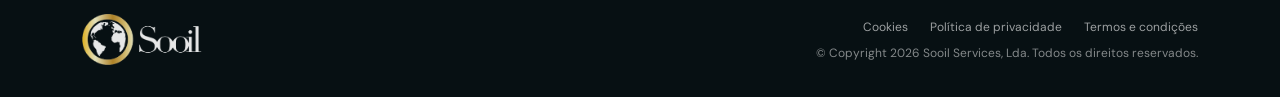
==== commit a7244a71: "commit" ====
--- a/index.html
+++ b/index.html
@@ -943,6 +943,54 @@
         </div>
       </section>
 
+      <!-- COMPANY DOCUMENTS -->
+      <section class="company-documents section container" id="company-documents">
+        <div class="company-documents__heading" data-aos="fade-up">
+          <div>
+            <p class="eyebrow">Centro de documentos</p>
+            <h2>Documentos e relatórios<br />da empresa</h2>
+          </div>
+          <span class="company-documents__note">Ficheiros oficiais para consulta e download</span>
+        </div>
+
+        <div class="company-documents__panel" data-aos="fade-up">
+          <h3>Documentos principais</h3>
+          <div class="company-documents__list">
+            <div class="company-document">
+              <div class="company-document__name">
+                <span>Relatório e contas</span>
+                <small>Documento PDF · A disponibilizar</small>
+              </div>
+              <button class="company-document__download" type="button" disabled aria-label="Relatório e contas ainda não disponível">
+                <span>Download em breve</span>
+                <svg viewBox="0 0 24 24" aria-hidden="true"><path d="M12 3v12m0 0 5-5m-5 5-5-5M5 20h14" /></svg>
+              </button>
+            </div>
+            <div class="company-document">
+              <div class="company-document__name">
+                <span>Perfil institucional</span>
+                <small>Documento PDF · A disponibilizar</small>
+              </div>
+              <button class="company-document__download" type="button" disabled aria-label="Perfil institucional ainda não disponível">
+                <span>Download em breve</span>
+                <svg viewBox="0 0 24 24" aria-hidden="true"><path d="M12 3v12m0 0 5-5m-5 5-5-5M5 20h14" /></svg>
+              </button>
+            </div>
+            <div class="company-document">
+              <div class="company-document__name">
+                <span>Relatório de sustentabilidade</span>
+                <small>Documento PDF · A disponibilizar</small>
+              </div>
+              <button class="company-document__download" type="button" disabled aria-label="Relatório de sustentabilidade ainda não disponível">
+                <span>Download em breve</span>
+                <svg viewBox="0 0 24 24" aria-hidden="true"><path d="M12 3v12m0 0 5-5m-5 5-5-5M5 20h14" /></svg>
+              </button>
+            </div>
+          </div>
+          <p class="company-documents__footnote">Os ficheiros serão publicados nesta área assim que estiverem disponíveis.</p>
+        </div>
+      </section>
+
       <!-- INVESTOR LOGOS SLIDER -->
       <section class="section container investor-section">
         <div class="swiper investor-swiper">
--- a/assets/css/style.css
+++ b/assets/css/style.css
@@ -48,6 +48,107 @@
 
 .section {
   padding: var(--space) 0;
+}
+
+/* Área de documentos da empresa, antes da faixa de parceiros. */
+.company-documents {
+  padding-top: 34px;
+}
+.company-documents__heading {
+  display: flex;
+  align-items: end;
+  justify-content: space-between;
+  gap: 24px;
+  margin-bottom: 30px;
+}
+.company-documents__heading h2 {
+  margin-bottom: 0;
+}
+.company-documents__note {
+  max-width: 260px;
+  padding-bottom: 7px;
+  color: var(--muted);
+  font-size: 14px;
+}
+.company-documents__panel {
+  padding: clamp(24px, 4vw, 34px);
+  border-radius: 18px;
+  background: #fff;
+}
+.company-documents__panel h3 {
+  margin-bottom: 18px;
+  font-size: 21px;
+  font-weight: 500;
+}
+.company-documents__list {
+  border-top: 1px solid var(--line);
+}
+.company-document {
+  display: flex;
+  min-height: 76px;
+  align-items: center;
+  justify-content: space-between;
+  gap: 20px;
+  border-bottom: 1px solid var(--line);
+}
+.company-document__name {
+  display: grid;
+  gap: 4px;
+}
+.company-document__name > span {
+  font-size: 16px;
+}
+.company-document__name small {
+  color: var(--muted);
+  font-size: 12px;
+}
+.company-document__download {
+  display: inline-flex;
+  align-items: center;
+  gap: 10px;
+  border: 0;
+  background: transparent;
+  color: var(--blue);
+  font: inherit;
+  font-size: 13px;
+}
+.company-document__download svg {
+  width: 23px;
+  height: 23px;
+  fill: none;
+  stroke: currentColor;
+  stroke-linecap: round;
+  stroke-linejoin: round;
+  stroke-width: 1.7;
+}
+.company-document__download:disabled {
+  cursor: not-allowed;
+  opacity: 0.55;
+}
+.company-documents__footnote {
+  margin: 18px 0 0;
+  color: var(--muted);
+  font-size: 13px;
+  text-align: right;
+}
+@media (max-width: 600px) {
+  .company-documents__heading {
+    align-items: start;
+    flex-direction: column;
+    gap: 12px;
+  }
+  .company-document {
+    align-items: start;
+    flex-direction: column;
+    gap: 12px;
+    padding: 16px 0;
+  }
+  .company-document__download span {
+    display: none;
+  }
+  .company-documents__footnote {
+    text-align: left;
+  }
 }
 
 /* Fade reversível ativado pelo IntersectionObserver em script.js. */
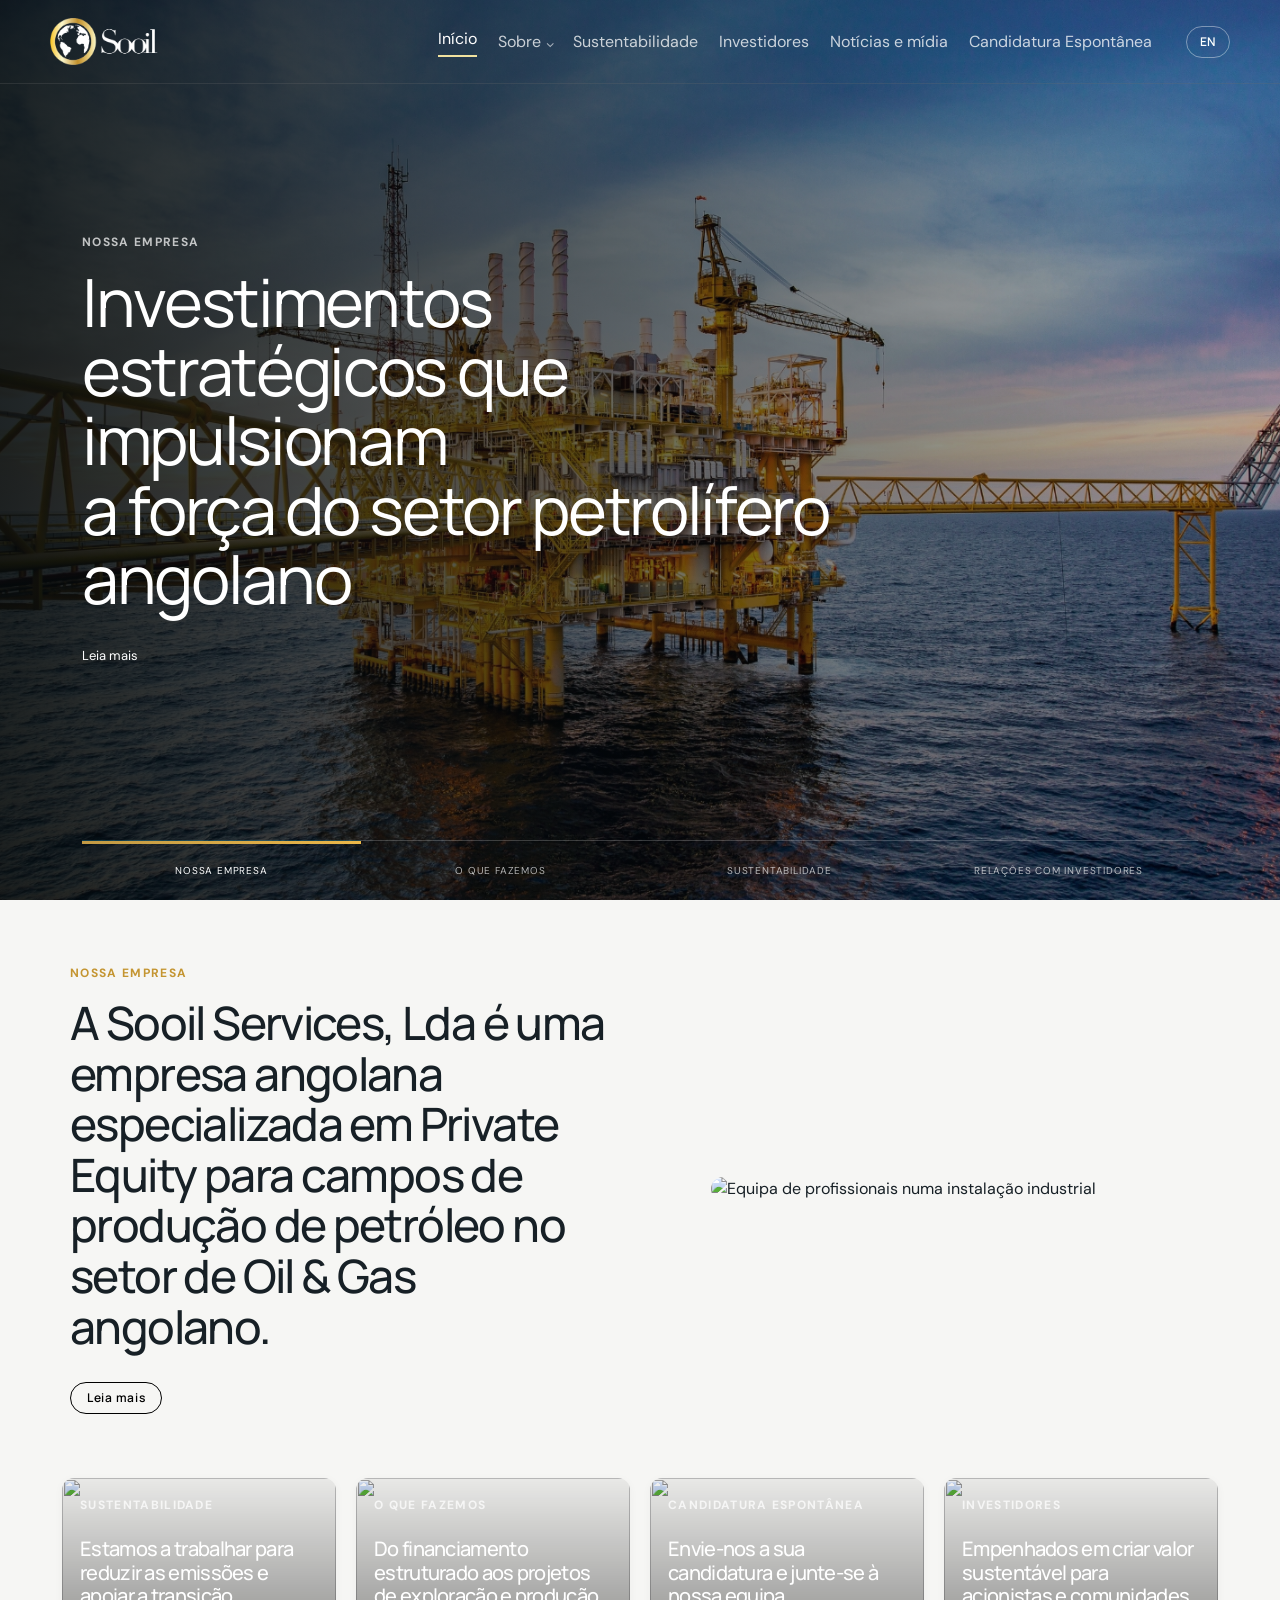
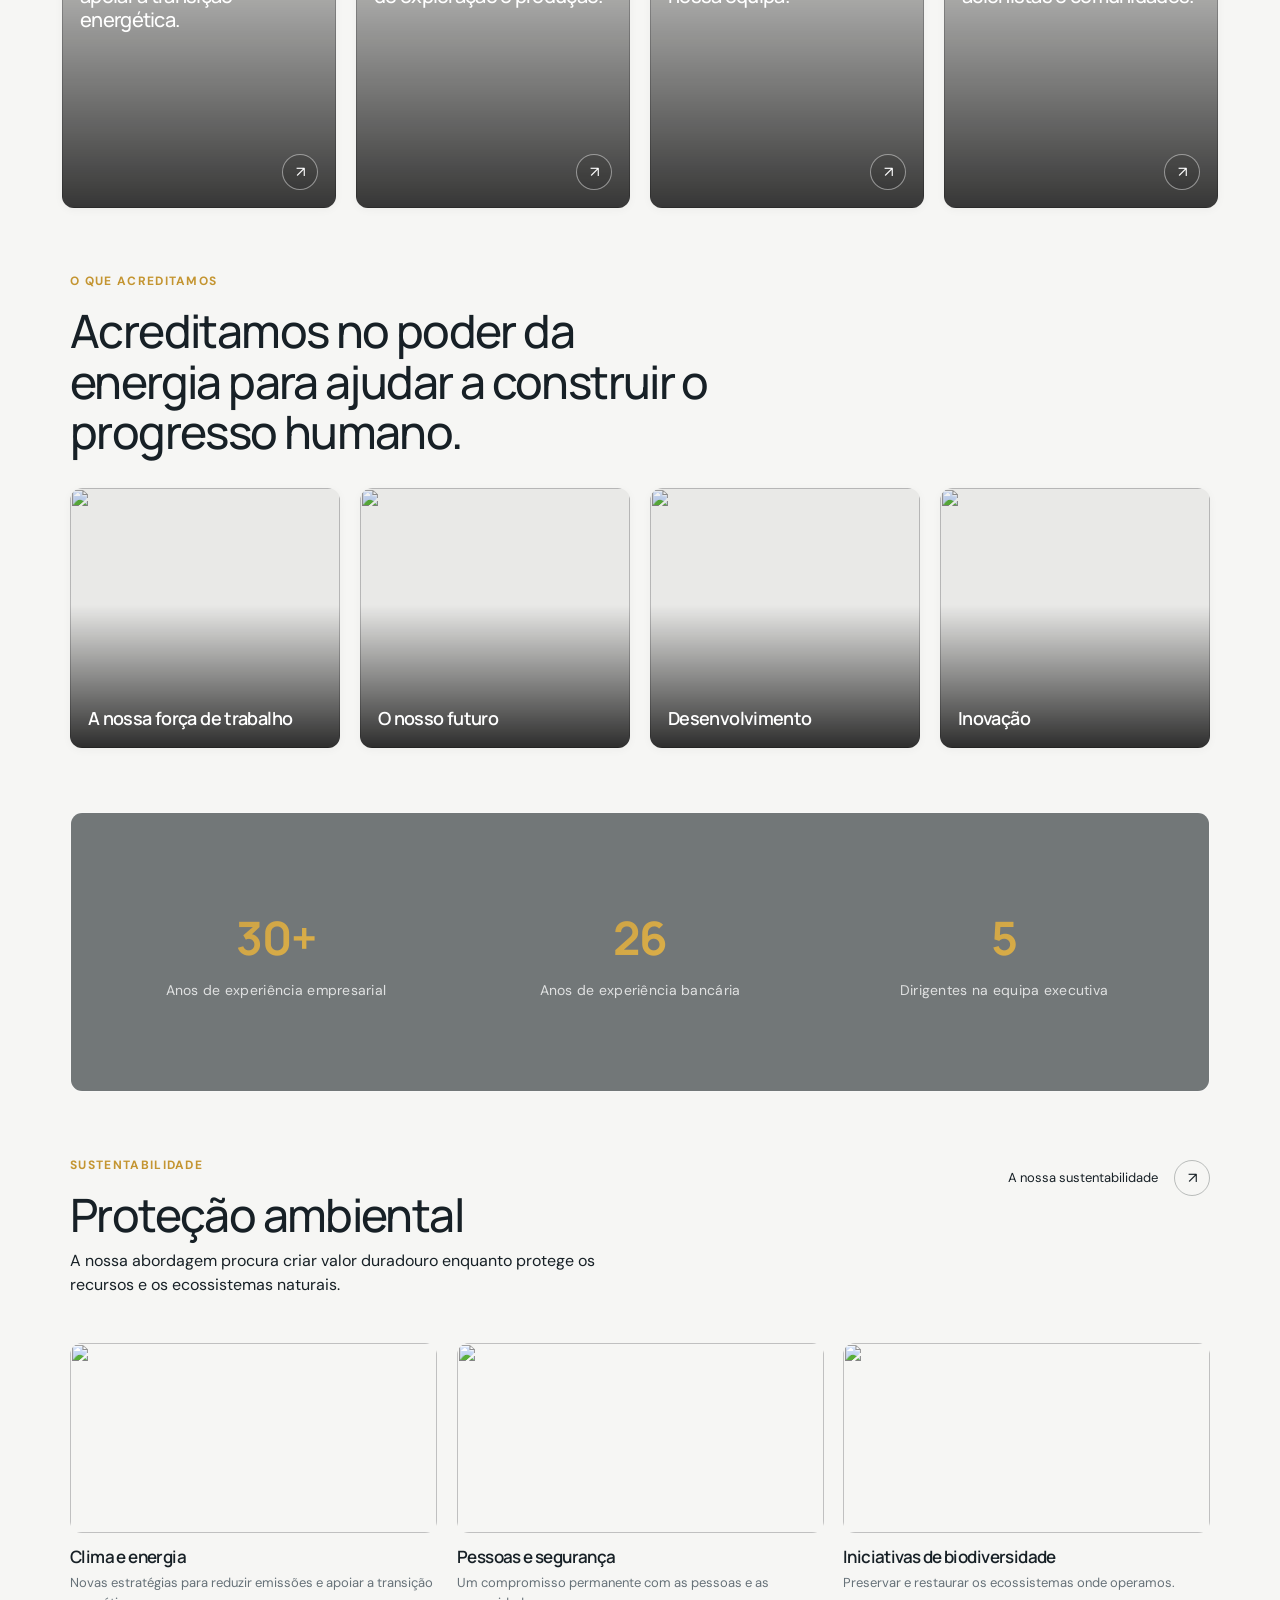
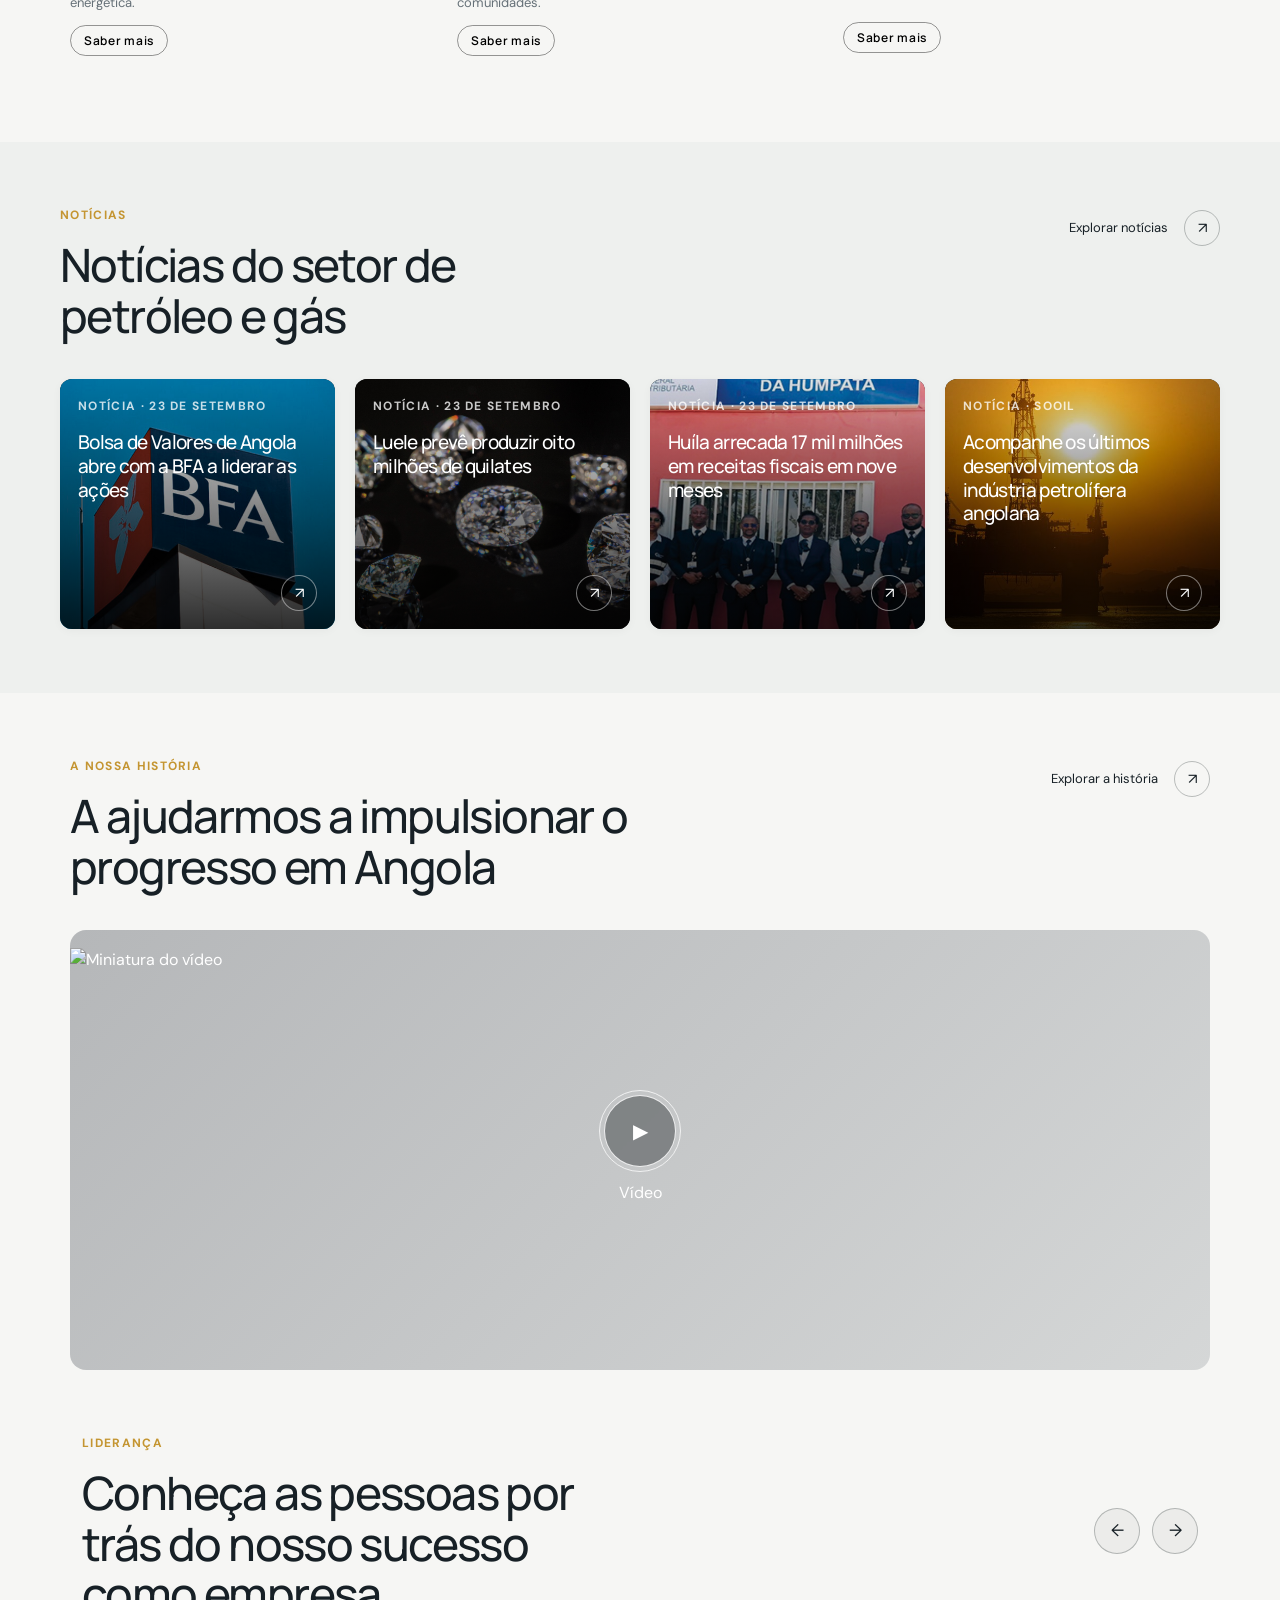
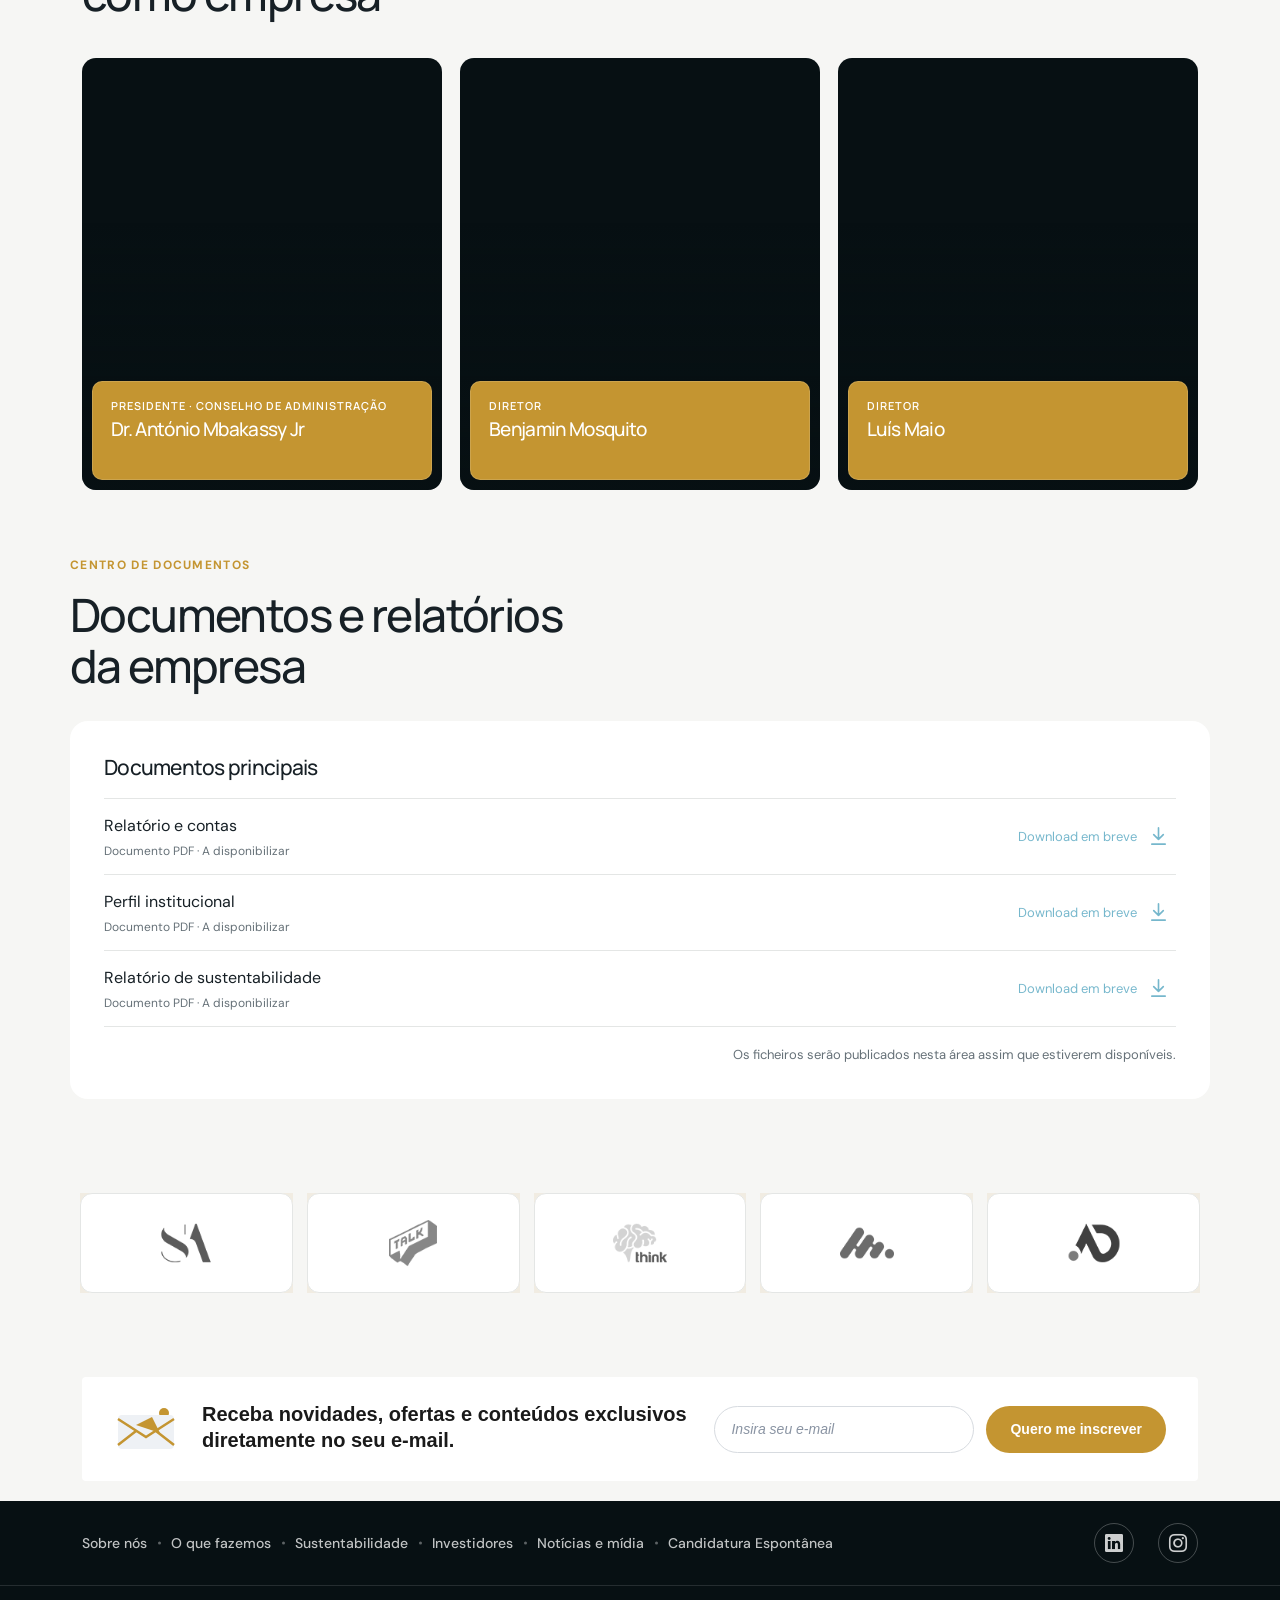
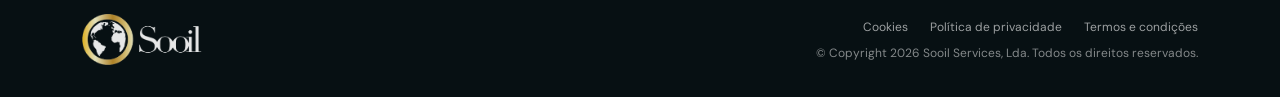
==== commit 6b46ef97: "commit" ====
--- a/index.html
+++ b/index.html
@@ -570,32 +570,6 @@
           </div>
         </div>
 
-        <div class="video-modal" id="videoModal" aria-hidden="true">
-          <button
-            class="video-modal-close"
-            id="videoClose"
-            aria-label="Close video"
-          >
-            ✕
-          </button>
-          <div class="video-modal-frame">
-            <iframe
-              class="video-frame"
-              data-src="https://www.youtube-nocookie.com/embed/D-isLcJybbY?rel=0"
-              title="YouTube video player"
-              allow="
-                accelerometer;
-                autoplay;
-                clipboard-write;
-                encrypted-media;
-                gyroscope;
-                picture-in-picture;
-                web-share;
-              "
-              allowfullscreen
-            ></iframe>
-          </div>
-        </div>
       </section>
 
       <!-- TEAM -->
@@ -950,7 +924,7 @@
             <p class="eyebrow">Centro de documentos</p>
             <h2>Documentos e relatórios<br />da empresa</h2>
           </div>
-          <span class="company-documents__note">Ficheiros oficiais para consulta e download</span>
+          
         </div>
 
         <div class="company-documents__panel" data-aos="fade-up">
@@ -1044,6 +1018,20 @@
         </div>
       </section>
     </main>
+
+    <!-- Fora de main para o posicionamento fixo cobrir o ecrã corretamente. -->
+    <div class="video-modal" id="videoModal" aria-hidden="true">
+      <button class="video-modal-close" id="videoClose" aria-label="Close video">✕</button>
+      <div class="video-modal-frame">
+        <iframe
+          class="video-frame"
+          data-src="https://www.youtube-nocookie.com/embed/D-isLcJybbY?rel=0"
+          title="YouTube video player"
+          allow="accelerometer; autoplay; clipboard-write; encrypted-media; gyroscope; picture-in-picture; web-share"
+          allowfullscreen
+        ></iframe>
+      </div>
+    </div>
 
     <section id="newsletter" class="newsletter section" data-aos="fade-up">
       <div class="container">
--- a/assets/css/style.css
+++ b/assets/css/style.css
@@ -156,8 +156,8 @@
   opacity: 0;
   transform: translateY(18px);
   transition:
-    opacity 650ms ease var(--scroll-animation-delay, 0ms),
-    transform 650ms ease var(--scroll-animation-delay, 0ms);
+    opacity 750ms ease var(--scroll-animation-delay, 0ms),
+    transform 750ms ease var(--scroll-animation-delay, 0ms);
   will-change: opacity, transform;
 }
 
@@ -1443,8 +1443,12 @@
   animation: playPulse 2.2s ease-out infinite;
 }
 .play-button:hover {
-  background: rgba(38, 183, 224, 0.55);
+  background: #c49531;
+  border-color: #c49531;
   transform: scale(1.06);
+}
+.play-button:hover::before {
+  border-color: #c49531;
 }
 
 @keyframes playPulse {
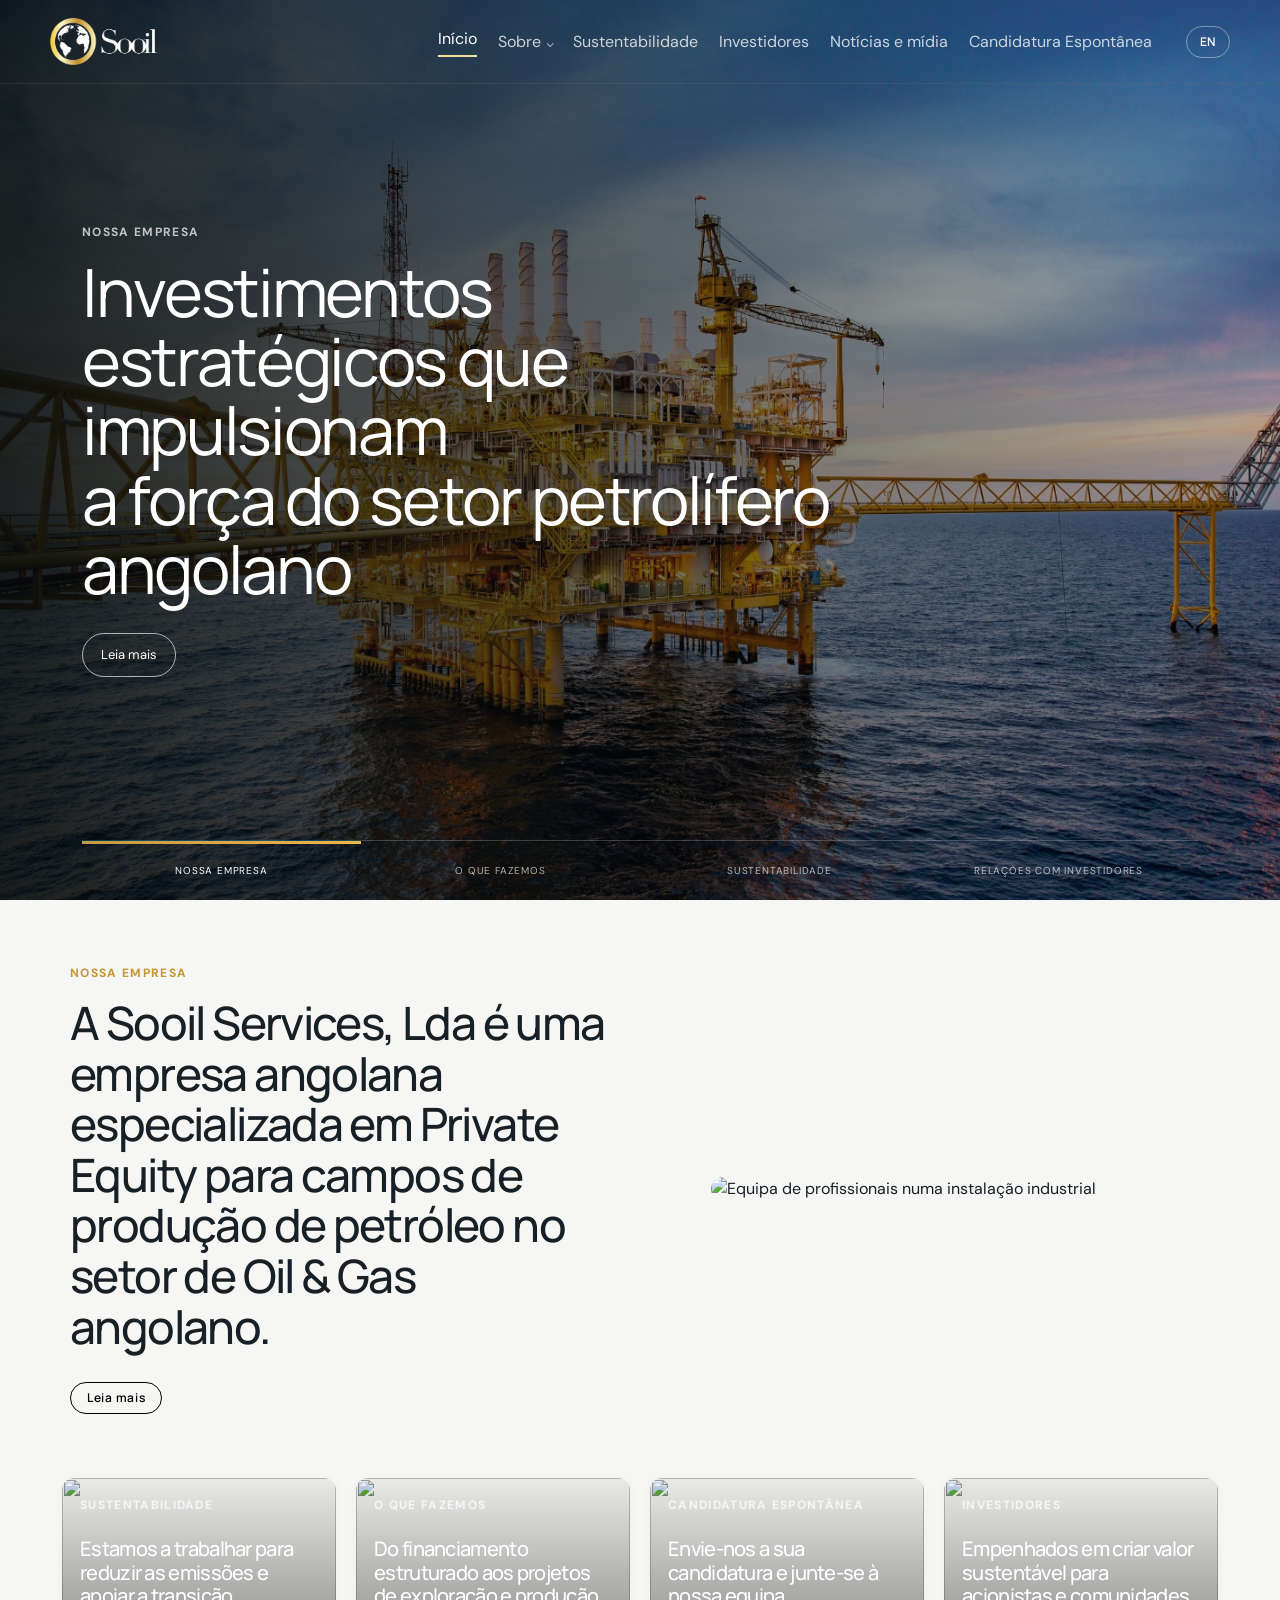
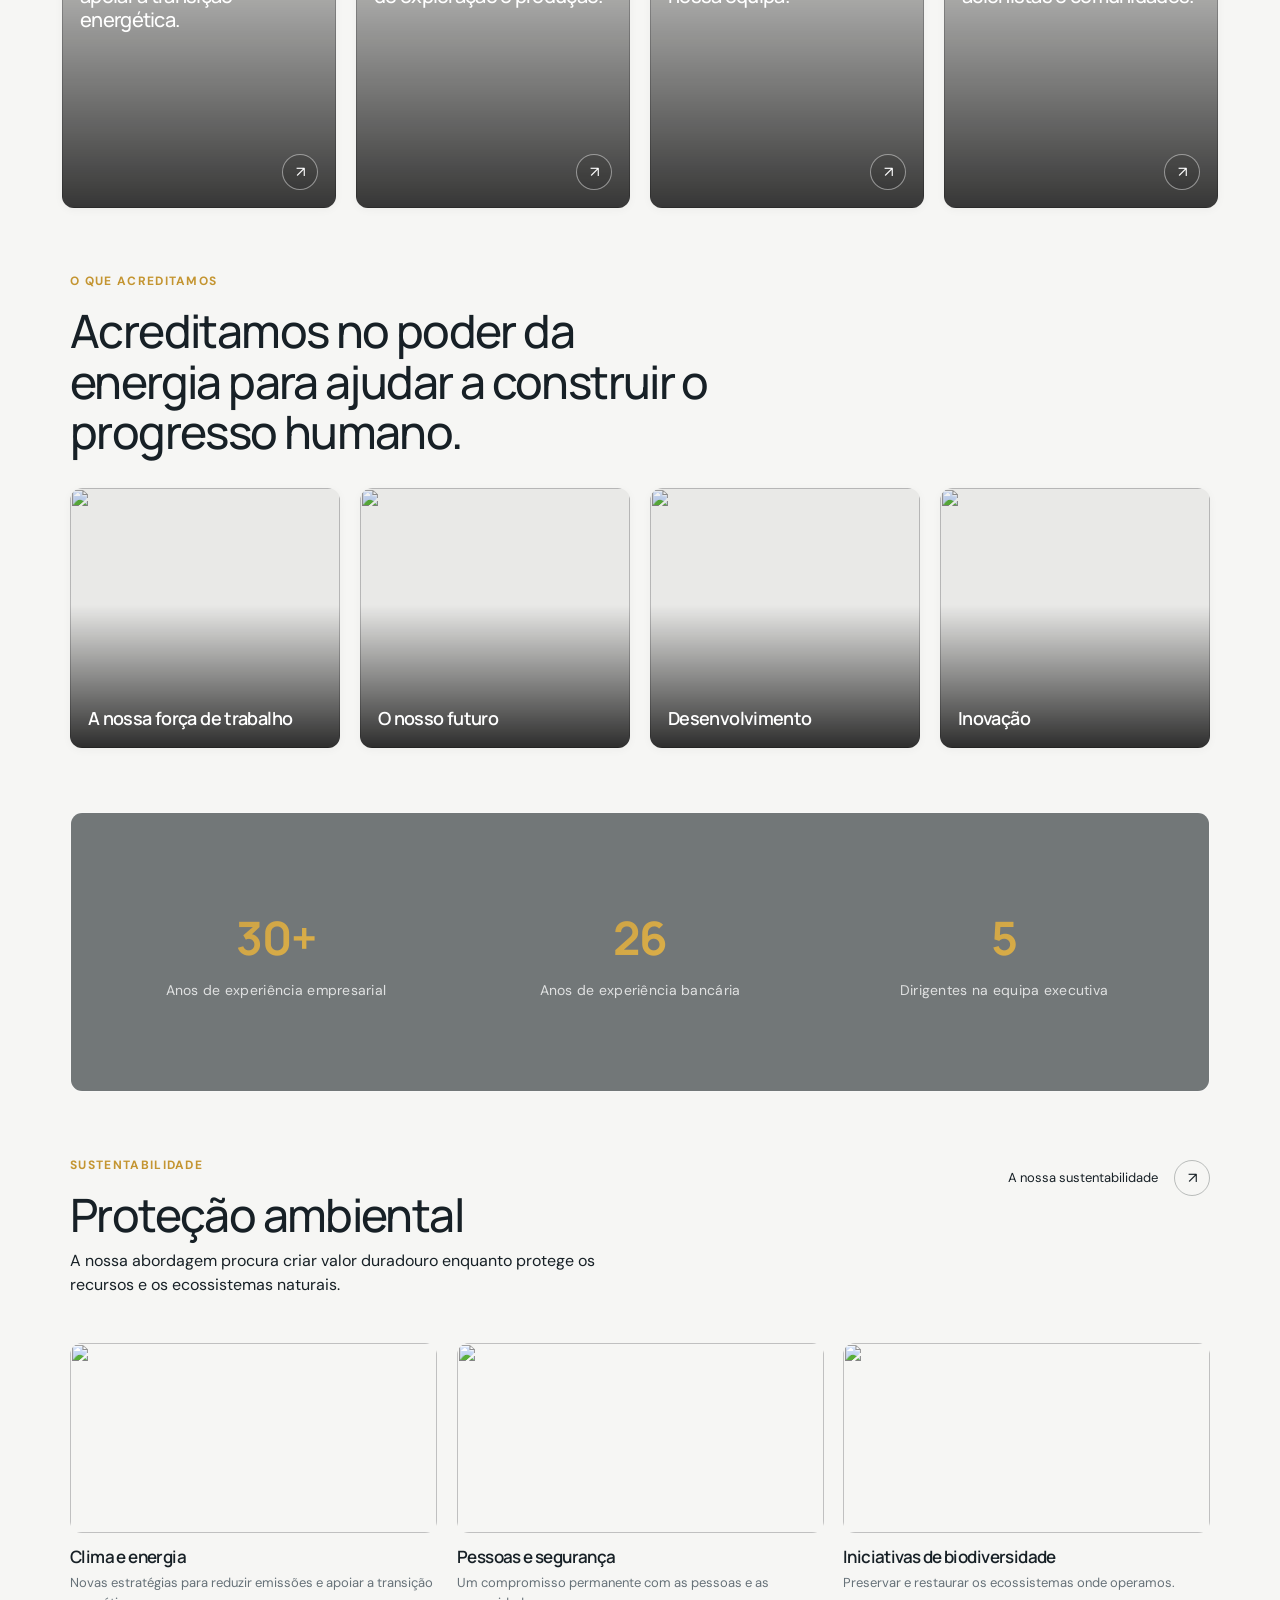
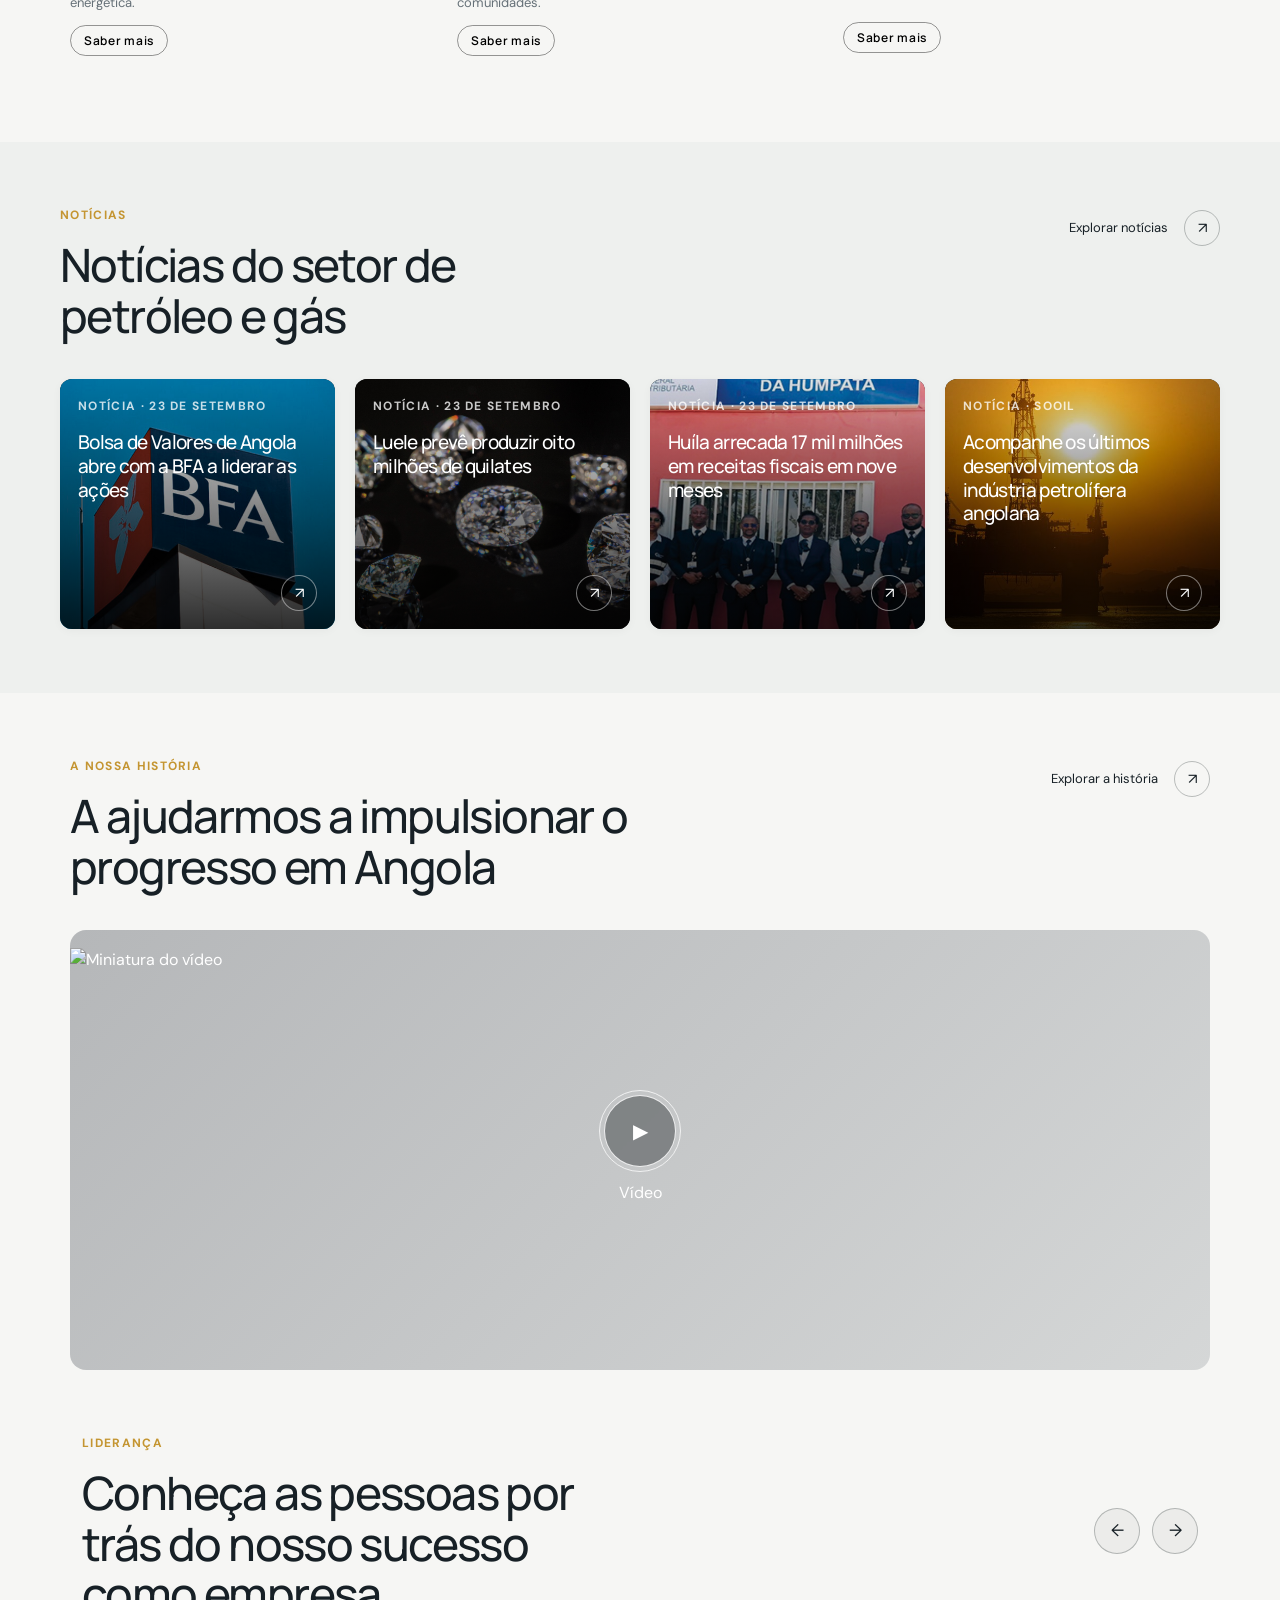
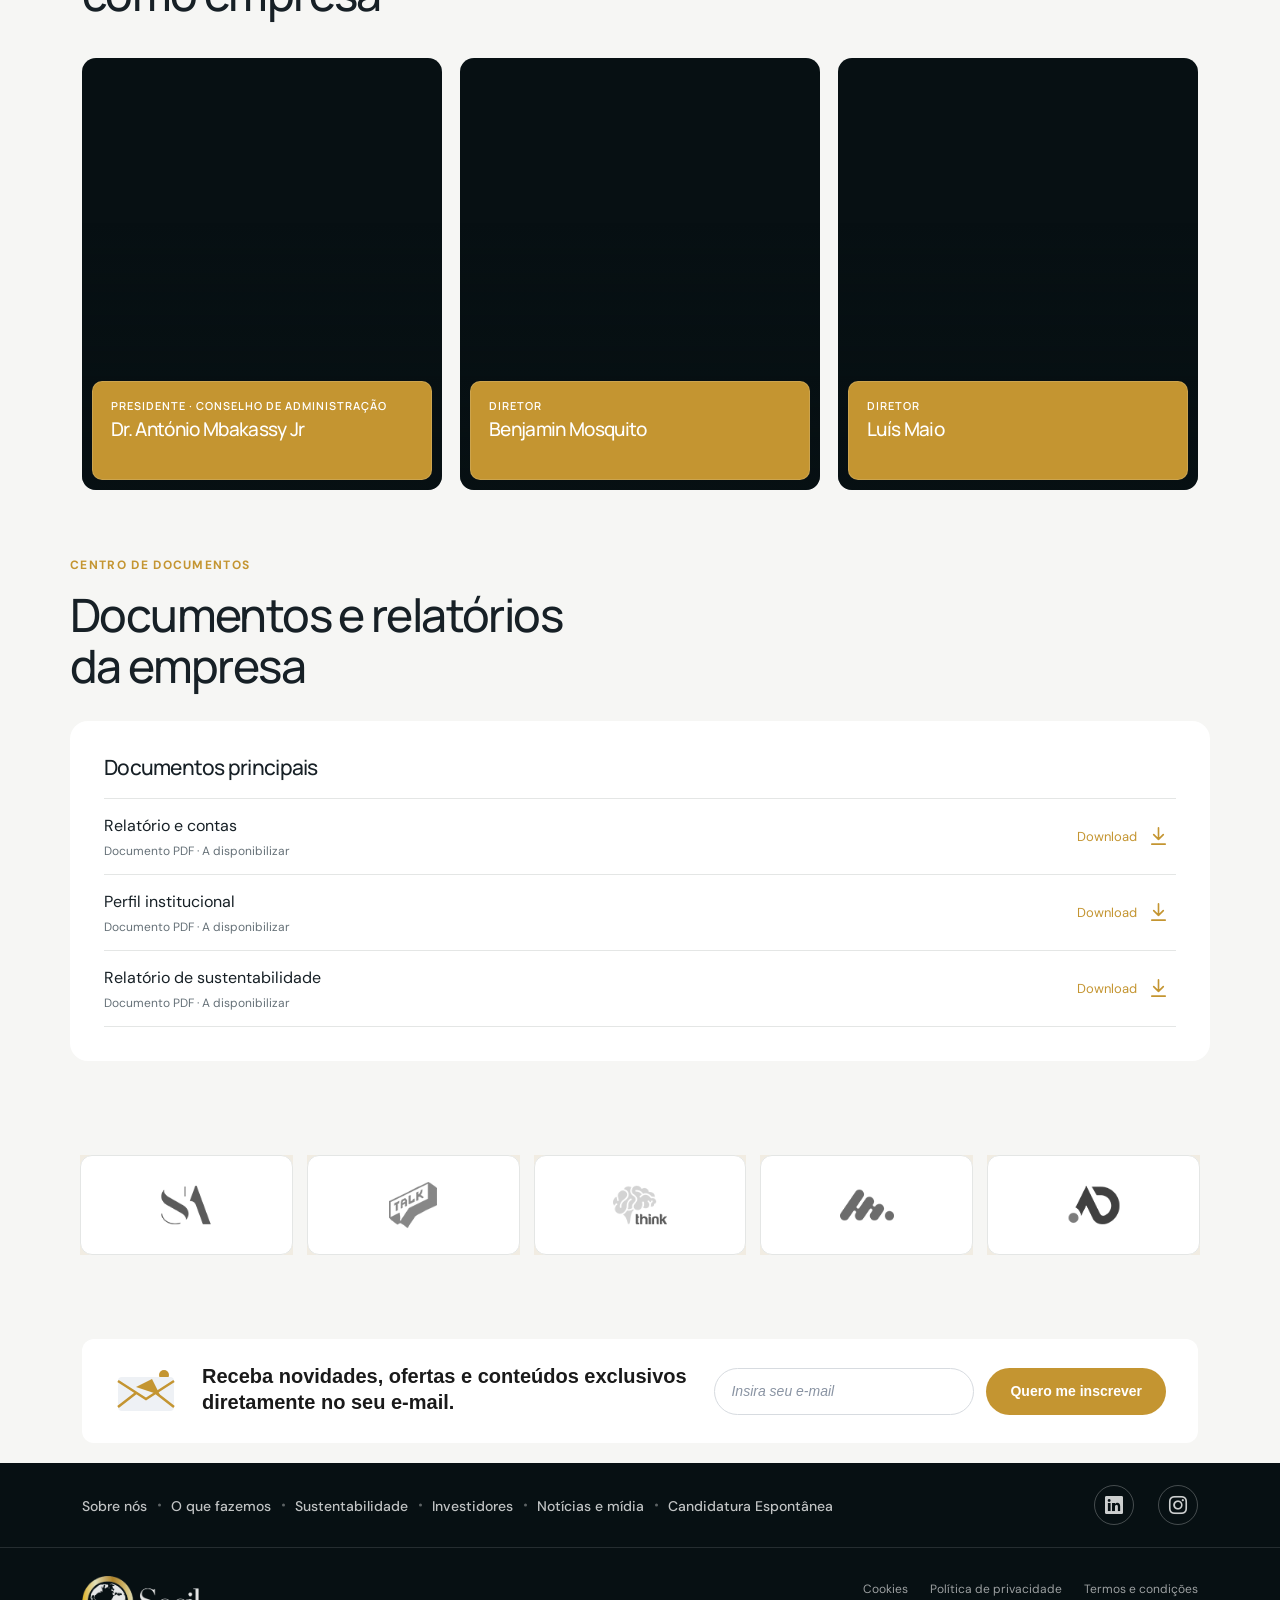
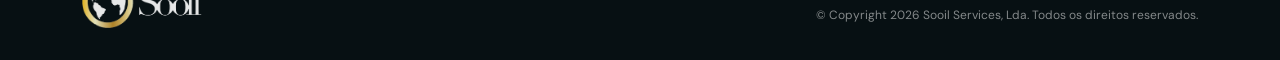
==== commit a762abfc: "commit" ====
--- a/index.html
+++ b/index.html
@@ -936,7 +936,7 @@
                 <small>Documento PDF · A disponibilizar</small>
               </div>
               <button class="company-document__download" type="button" disabled aria-label="Relatório e contas ainda não disponível">
-                <span>Download em breve</span>
+                <span>Download</span>
                 <svg viewBox="0 0 24 24" aria-hidden="true"><path d="M12 3v12m0 0 5-5m-5 5-5-5M5 20h14" /></svg>
               </button>
             </div>
@@ -946,7 +946,7 @@
                 <small>Documento PDF · A disponibilizar</small>
               </div>
               <button class="company-document__download" type="button" disabled aria-label="Perfil institucional ainda não disponível">
-                <span>Download em breve</span>
+                <span>Download</span>
                 <svg viewBox="0 0 24 24" aria-hidden="true"><path d="M12 3v12m0 0 5-5m-5 5-5-5M5 20h14" /></svg>
               </button>
             </div>
@@ -956,12 +956,11 @@
                 <small>Documento PDF · A disponibilizar</small>
               </div>
               <button class="company-document__download" type="button" disabled aria-label="Relatório de sustentabilidade ainda não disponível">
-                <span>Download em breve</span>
+                <span>Download</span>
                 <svg viewBox="0 0 24 24" aria-hidden="true"><path d="M12 3v12m0 0 5-5m-5 5-5-5M5 20h14" /></svg>
               </button>
             </div>
           </div>
-          <p class="company-documents__footnote">Os ficheiros serão publicados nesta área assim que estiverem disponíveis.</p>
         </div>
       </section>
 
--- a/assets/css/style.css
+++ b/assets/css/style.css
@@ -108,7 +108,7 @@
   gap: 10px;
   border: 0;
   background: transparent;
-  color: var(--blue);
+  color: #c49531;
   font: inherit;
   font-size: 13px;
 }
@@ -123,13 +123,7 @@
 }
 .company-document__download:disabled {
   cursor: not-allowed;
-  opacity: 0.55;
-}
-.company-documents__footnote {
-  margin: 18px 0 0;
-  color: var(--muted);
-  font-size: 13px;
-  text-align: right;
+  opacity: 1;
 }
 @media (max-width: 600px) {
   .company-documents__heading {
@@ -142,12 +136,6 @@
     flex-direction: column;
     gap: 12px;
     padding: 16px 0;
-  }
-  .company-document__download span {
-    display: none;
-  }
-  .company-documents__footnote {
-    text-align: left;
   }
 }
 
@@ -646,6 +634,18 @@
 .hero-content {
   position: relative;
   z-index: 2;
+}
+.hero-content #heroLink {
+  min-height: 44px;
+  padding: 10px 18px;
+  border: 1px solid rgba(255, 255, 255, 0.65);
+  border-radius: 999px;
+  transition: border-color 0.25s ease, background-color 0.25s ease;
+}
+.hero-content #heroLink:hover,
+.hero-content #heroLink:focus-visible {
+  border-color: #c49531;
+  background-color: rgba(196, 149, 49, 0.16);
 }
 .hero h1 {
   max-width: 780px;
@@ -1633,6 +1633,9 @@
   font-size: 22px;
   margin: 6px 0 12px;
 }
+.team-modal .team-detail-panel h3 {
+  color: #c49531;
+}
 .team-detail-panel p {
   font-size: 14px;
   line-height: 1.7;
@@ -2903,7 +2906,7 @@
 .newsletter-card {
   font-family: "Segoe UI", Roboto, Helvetica, Arial, sans-serif;
   background: #fff;
-  border-radius: 4px;
+  border-radius: var(--radius);
   padding: 24px 32px;
   display: flex;
   align-items: center;
